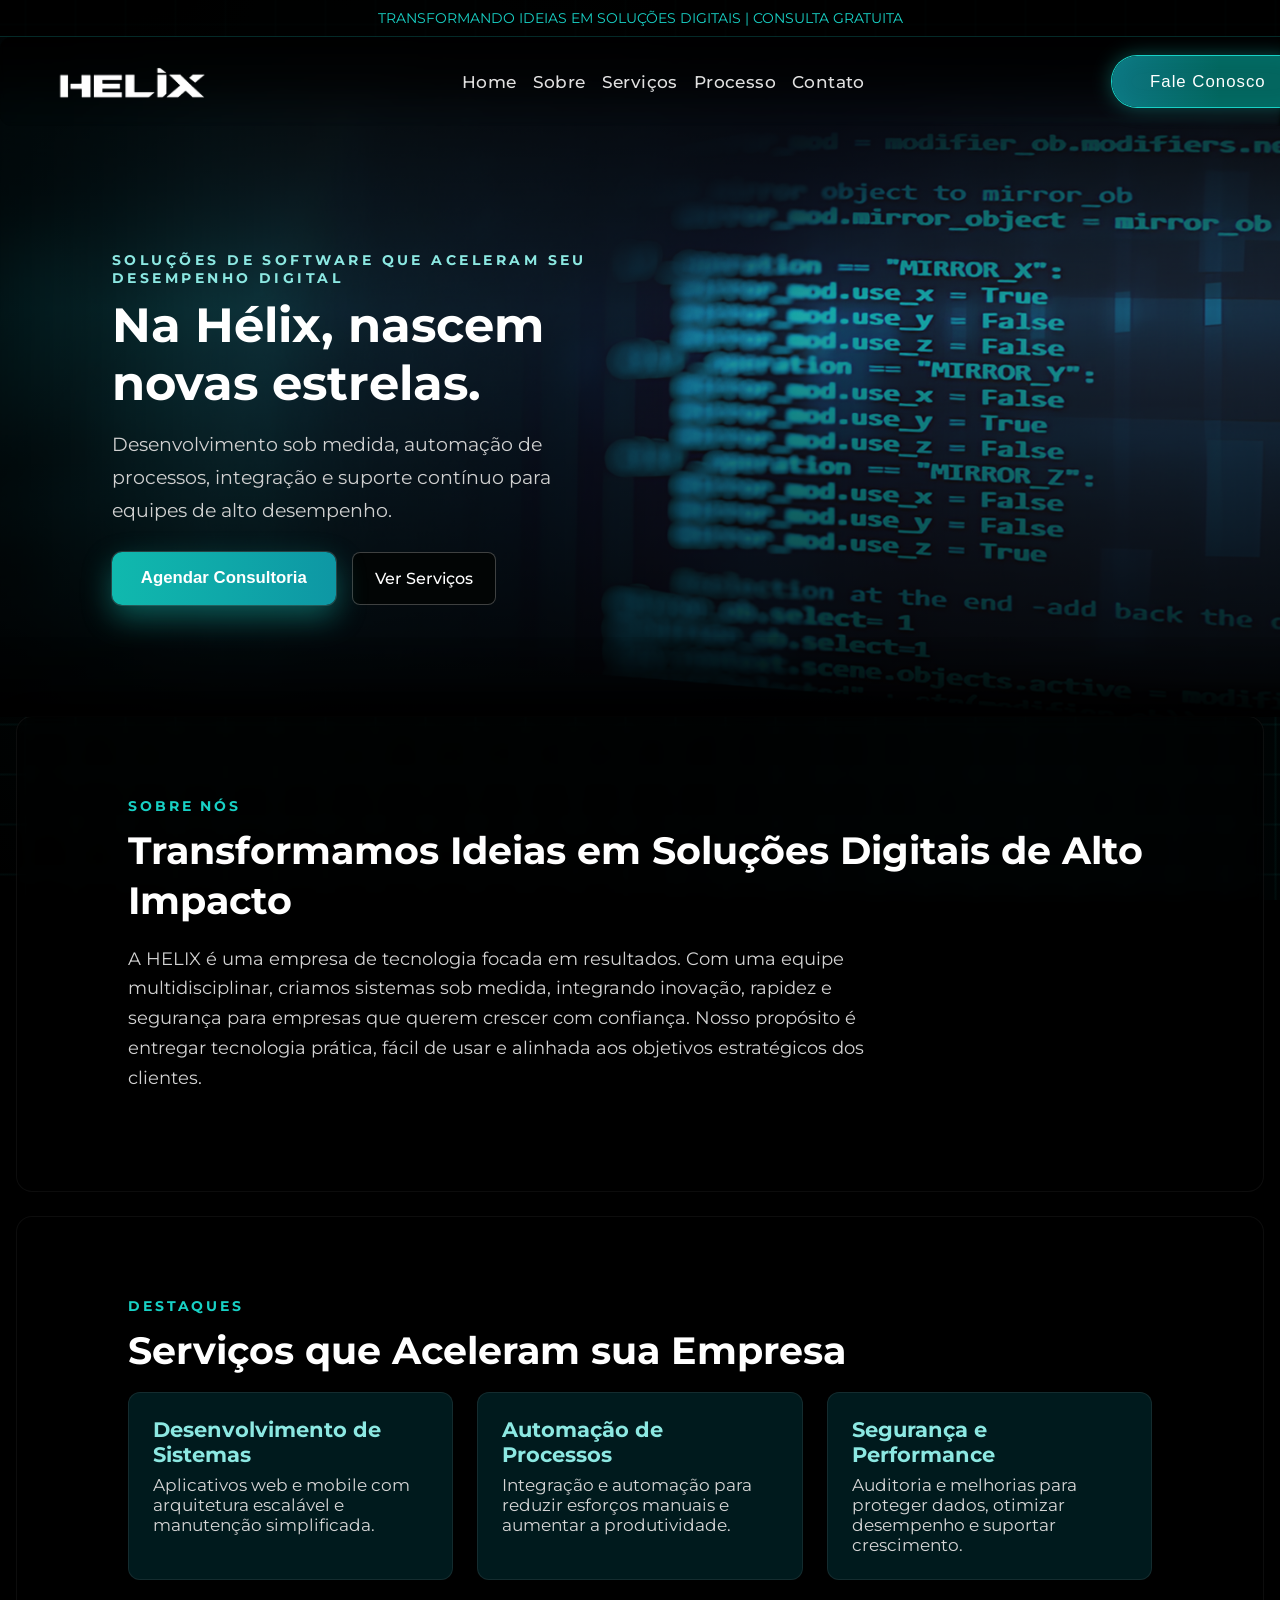
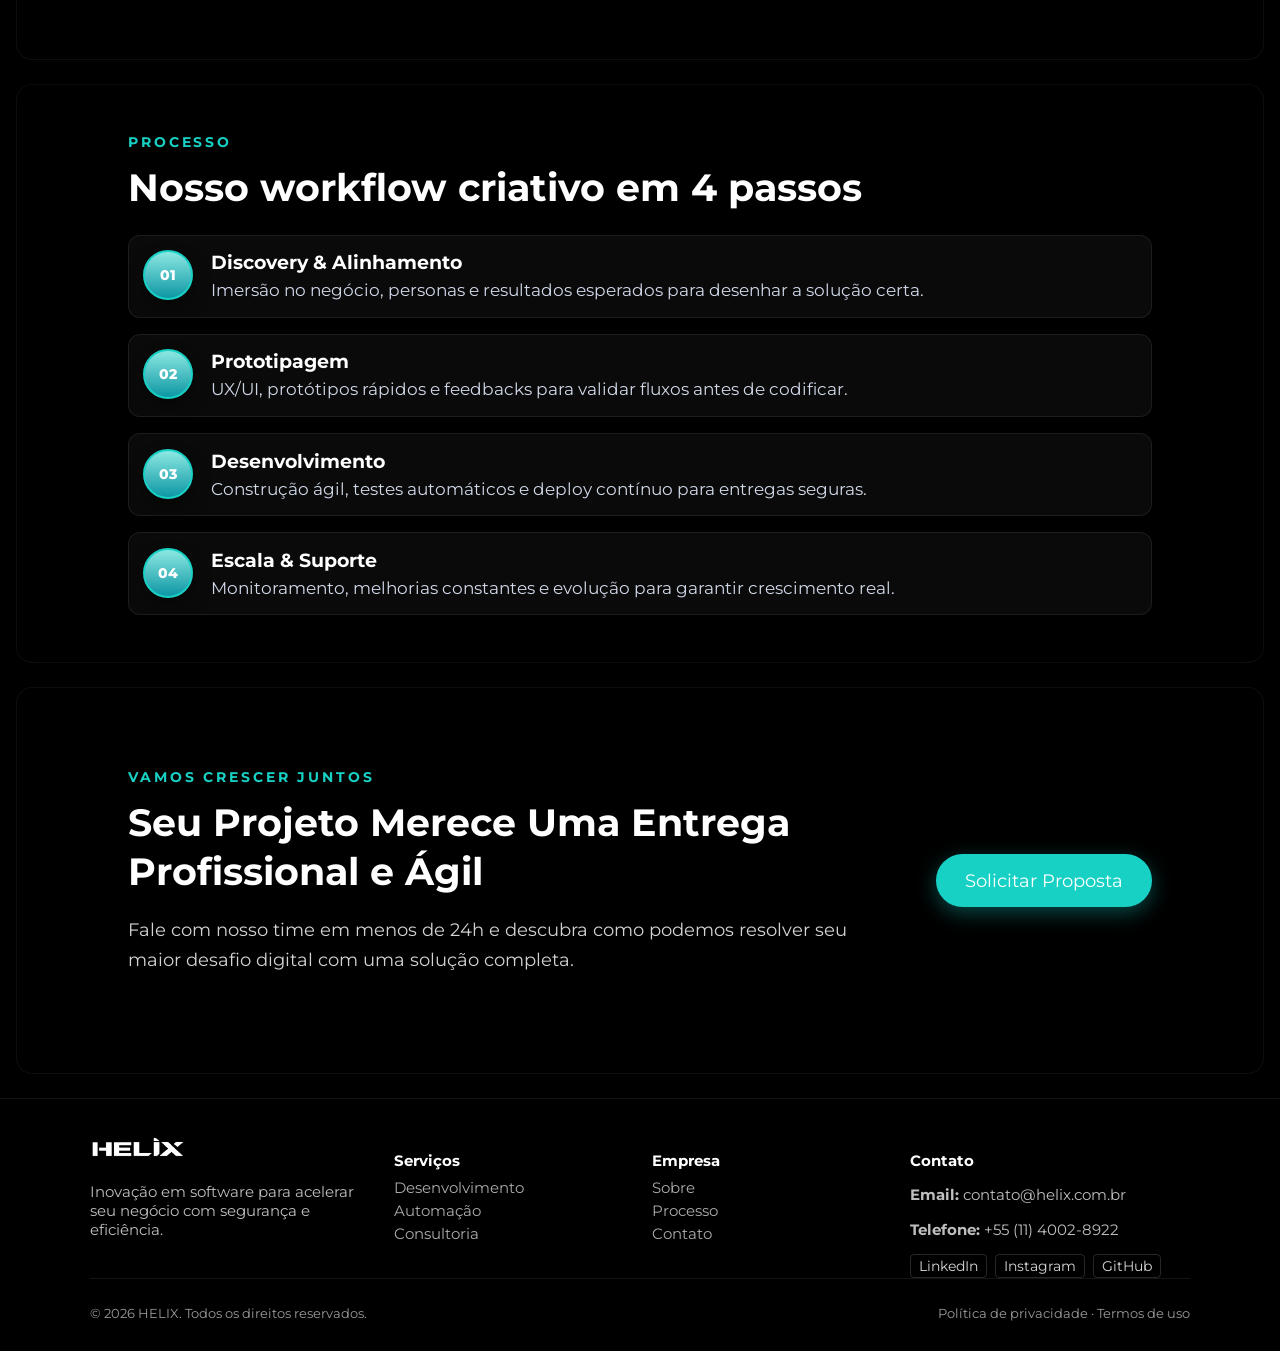
==== Prototipo Web Site - TCC/index.html @ b02a7d82 "Add files via upload" ====
<!DOCTYPE html>
<html lang="pt-BR">
<head>
    <meta charset="UTF-8">
    <meta name="viewport" content="width=device-width, initial-scale=1.0">
    <title>HELIX - Home</title>
    <link rel="stylesheet" href="styles.css">
</head>
<body>
    <div class="announcement-bar">
        <p class="announcement-text">TRANSFORMANDO IDEIAS EM SOLUÇÕES DIGITAIS | CONSULTA GRATUITA</p>
    </div>
    <div class="top-block" style="background-image: url('img/fundo/fundo-teste.png'); background-size: cover; background-position: center -20%; background-repeat: no-repeat;">
      <nav class="navbar">
          <div class="nav-left">
              <img src="img/logo/logo HELÍX.png" alt="Logo" class="nav-logo">
          </div>
          <button class="nav-toggle" aria-label="Abrir menu">☰</button>
          <div class="nav-links" id="mobileNav">
              <a href="#home" class="nav-link">Home</a>
              <a href="#about" class="nav-link">Sobre</a>
              <a href="#services" class="nav-link">Serviços</a>
              <a href="#process" class="nav-link">Processo</a>
              <a href="#contact" class="nav-link">Contato</a>
          </div>
          <button class="nav-button">Fale Conosco</button>
      </nav>

        <section id="home" class="hero hero-home">
            <div class="hero-content">
                <p class="hero-tag">Soluções de software que aceleram seu desempenho digital</p>
                <h1 class="hero-title">Na Hélix, nascem novas estrelas.</h1>
                <p class="hero-subtitle">Desenvolvimento sob medida, automação de processos, integração e suporte contínuo para equipes de alto desempenho.</p>
                <div class="hero-actions">
                    <button class="hero-button">Agendar Consultoria</button>
                    <a href="#services" class="hero-secondary">Ver Serviços</a>
                </div>
            </div>
        </section>
    </div>

    <section id="about" class="about">
        <div class="section-wrapper">
            <span class="section-tag">Sobre Nós</span>
            <h2 class="section-title">Transformamos Ideias em Soluções Digitais de Alto Impacto</h2>
            <p class="section-text">A HELIX é uma empresa de tecnologia focada em resultados. Com uma equipe multidisciplinar, criamos sistemas sob medida, integrando inovação, rapidez e segurança para empresas que querem crescer com confiança. Nosso propósito é entregar tecnologia prática, fácil de usar e alinhada aos objetivos estratégicos dos clientes.</p>
        </div>
    </section>

    <section id="services" class="services">
        <div class="section-wrapper">
            <span class="section-tag">Destaques</span>
            <h2 class="section-title">Serviços que Aceleram sua Empresa</h2>
            <div class="service-grid">
                <article class="service-card">
                    <h3>Desenvolvimento de Sistemas</h3>
                    <p>Aplicativos web e mobile com arquitetura escalável e manutenção simplificada.</p>
                </article>
                <article class="service-card">
                    <h3>Automação de Processos</h3>
                    <p>Integração e automação para reduzir esforços manuais e aumentar a produtividade.</p>
                </article>
                <article class="service-card">
                    <h3>Segurança e Performance</h3>
                    <p>Auditoria e melhorias para proteger dados, otimizar desempenho e suportar crescimento.</p>
                </article>
            </div>
        </div>
    </section>

    <section id="process" class="process">
        <div class="section-wrapper">
            <span class="section-tag">Processo</span>
            <h2 class="section-title">Nosso workflow criativo em 4 passos</h2>
            <div class="process-timeline">
                <div class="timeline-item">
                    <div class="timeline-step">01</div>
                    <div class="timeline-content">
                        <h3>Discovery & Alinhamento</h3>
                        <p>Imersão no negócio, personas e resultados esperados para desenhar a solução certa.</p>
                    </div>
                </div>
                <div class="timeline-item">
                    <div class="timeline-step">02</div>
                    <div class="timeline-content">
                        <h3>Prototipagem</h3>
                        <p>UX/UI, protótipos rápidos e feedbacks para validar fluxos antes de codificar.</p>
                    </div>
                </div>
                <div class="timeline-item">
                    <div class="timeline-step">03</div>
                    <div class="timeline-content">
                        <h3>Desenvolvimento</h3>
                        <p>Construção ágil, testes automáticos e deploy contínuo para entregas seguras.</p>
                    </div>
                </div>
                <div class="timeline-item">
                    <div class="timeline-step">04</div>
                    <div class="timeline-content">
                        <h3>Escala & Suporte</h3>
                        <p>Monitoramento, melhorias constantes e evolução para garantir crescimento real.</p>
                    </div>
                </div>
            </div>
        </div>
    </section>

    <section class="cta">
        <div class="section-wrapper cta-wrapper">
            <div>
                <span class="section-tag">Vamos Crescer Juntos</span>
                <h2 class="section-title">Seu Projeto Merece Uma Entrega Profissional e Ágil</h2>
                <p class="section-text">Fale com nosso time em menos de 24h e descubra como podemos resolver seu maior desafio digital com uma solução completa.</p>
            </div>
            <a href="#contact" class="cta-button">Solicitar Proposta</a>
        </div>
    </section>

    <footer class="site-footer">
        <div class="footer-grid section-wrapper">
            <div class="footer-brand">
                <img src="./img/logo/logo HELÍX.png" alt="" width="100px">
                <p>Inovação em software para acelerar seu negócio com segurança e eficiência.</p>
            </div>
            <div class="footer-links">
                <h4>Serviços</h4>
                <a href="#services">Desenvolvimento</a>
                <a href="#services">Automação</a>
                <a href="#services">Consultoria</a>
            </div>
            <div class="footer-links">
                <h4>Empresa</h4>
                <a href="#about">Sobre</a>
                <a href="#process">Processo</a>
                <a href="#contact">Contato</a>
            </div>
            <div class="footer-contact">
                <h4>Contato</h4>
                <p><strong>Email:</strong> contato@helix.com.br</p>
                <p><strong>Telefone:</strong> +55 (11) 4002-8922</p>
                <div class="social-row">
                    <a href="#" aria-label="LinkedIn">LinkedIn</a>
                    <a href="#" aria-label="Instagram">Instagram</a>
                    <a href="#" aria-label="GitHub">GitHub</a>
                </div>
            </div>
        </div>
        <div class="footer-bottom">
            <p>© 2026 HELIX. Todos os direitos reservados.</p>
            <p>Política de privacidade · Termos de uso</p>
        </div>
    </footer>
    
    <script>
        const navToggle = document.querySelector('.nav-toggle');
        const mobileNav = document.getElementById('mobileNav');
        navToggle.addEventListener('click', () => {
            mobileNav.classList.toggle('open');
            navToggle.classList.toggle('open');
            navToggle.setAttribute('aria-expanded', mobileNav.classList.contains('open'));
        });
    </script>
</body>
</html>
---- Prototipo Web Site - TCC/styles.css ----
@import url('https://fonts.googleapis.com/css2?family=Montserrat:ital,wght@0,100..900;1,100..900&display=swap');
html, body {
    height: 100%;
    margin: 0;
    font-family: 'Quinoa Titling','Montserrat', sans-serif;
    scroll-behavior: smooth;
}

body {
    background-color: #000000;
    background-image: 
        linear-gradient(0deg, transparent 24%, rgba(24, 209, 197, 0.05) 25%, rgba(24, 209, 197, 0.05) 26%, transparent 27%, transparent 74%, rgba(24, 209, 197, 0.05) 75%, rgba(24, 209, 197, 0.05) 76%, transparent 77%, transparent),
        linear-gradient(90deg, transparent 24%, rgba(24, 209, 197, 0.05) 25%, rgba(24, 209, 197, 0.05) 26%, transparent 27%, transparent 74%, rgba(24, 209, 197, 0.05) 75%, rgba(24, 209, 197, 0.05) 76%, transparent 77%, transparent),
        radial-gradient(circle at 20% 50%, rgba(24, 209, 197, 0.05) 0%, transparent 50%),
        radial-gradient(circle at 80% 80%, rgba(14, 151, 164, 0.05) 0%, transparent 50%),
        radial-gradient(circle at 40% 20%, rgba(140, 232, 226, 0.03) 0%, transparent 50%);
    background-size: 100px 100px, 100px 100px, 100% 100%, 100% 100%, 100% 100%;
    background-position: 0 0, 0 0, 0 0, 0 0, 0 0;
    background-attachment: fixed;
    margin: 0;
    font-family: 'Quinoa Titling','Montserrat', sans-serif;
    overflow-x: hidden;
}

.announcement-bar {
    background: rgba(0, 0, 0, 0.8);
    border-bottom: 1px solid rgba(24, 209, 197, 0.2);
    padding: 0.5rem 1.5rem;
    text-align: center;
    position: sticky;
    top: 0;
    z-index: 1000;
}

.announcement-text {
    margin: 0;
    color: #18D1C5;
    font-size: 0.9rem;
    font-weight: 400;
    line-height: 1.4;
}

.top-block {
    position: relative;
    background-size: cover;
    background-repeat: no-repeat;
    background-position: center -40%;
    min-height: 65vh;
    padding-bottom: 2rem;
    width: 100%;
    margin: 0 auto;
}

.top-block::before {
    content: '';
    position: absolute;
    inset: 0;
    background: linear-gradient(to bottom, rgba(0, 0, 0, 0.85), rgba(0, 0, 0, 0.25) 40%, rgba(0, 0, 0, 0.9));
    z-index: 0;
}

.top-block::after {
    content: '';
    position: absolute;
    left: 0;
    right: 0;
    bottom: -1px;
    height: 80px;
    background: linear-gradient(to bottom, rgba(0,0,0,0.08), rgba(0,0,0,0.35) 55%, rgba(0,0,0,0.85));
    pointer-events: none;
    z-index: 1;
}

.top-block .navbar,
.top-block .hero {
    position: relative;
    z-index: 1;
}

.hero {
    display: grid;
    grid-template-columns: 1fr minmax(0, 620px);
    justify-items: end;
    align-items: center;
    gap: 1.4rem;
    min-height: 62vh;
    padding: 0 2rem;
    position: relative;
    max-width: 1200px;
    margin: 0;
}

.hero-content {
    max-width: 560px;
    animation: fadeInUp 1s ease-out;
    margin-top: 3rem;
    padding-left: 5rem;

}

.hero-tag {
    display: inline-block;
    text-transform: uppercase;
    letter-spacing: 0.24em;
    color: #8CE8E2;
    font-weight: 700;
    font-size: 0.9rem;
    margin-bottom: 0.6rem;
}

.hero-title {
    font-size: 3rem;
    margin: 0;
    line-height: 1.2;
    color: white;
    max-width: 680px;
}

.hero-subtitle {
    color: #d1d1d1;
    font-size: 1.2rem;
    line-height: 1.7;
    margin: 1rem 0 1.6rem;
    max-width: 640px;
}

.hero-actions {
    display: flex;
    gap: 1rem;
    margin-bottom: 1rem;
    flex-wrap: wrap;
}

.hero-secondary {
    text-decoration: none;
    border-radius: 8px;
    border: 1px solid rgba(255,255,255,0.24);
    color: #fff;
    font-weight: 500;
    padding: 1rem 1.4rem;
    transition: all 0.2s ease;
    background: rgb(2, 5, 5);
}

.hero-button {
    border: 0;
    border-radius: 10px;
    font-size: 1.05rem;
    font-weight: 700;
    padding: 1rem 1.8rem;
    color: white;
    cursor: pointer;
    background: linear-gradient(90deg, #10b9ae 0%, #0E97A4 100%);
    box-shadow: 0 12px 30px rgba(24, 209, 197, 0.38), 0 0 0 1px rgba(255,255,255,0.15);
    transition: transform 0.2s ease, box-shadow 0.2s ease, filter 0.2s ease;
    position: relative;
    overflow: hidden;
}

.hero-button::after {
    content: '';
    position: absolute;
    left: 50%;
    top: 50%;
    width: 150%;
    height: 150%;
    background: rgba(255,255,255,0.2);
    border-radius: 50%;
    transform: translate(-50%, -50%) scale(0);
    transition: transform 0.35s ease;
    pointer-events: none;
}

.hero-button:hover {
    transform: translateY(-3px);
    box-shadow: 0 18px 38px rgba(24, 209, 197, 0.55), 0 0 0 1px rgba(255,255,255,0.22);
    filter: saturate(1.1);
}

.hero-button:hover::after {
    transform: translate(-50%, -50%) scale(1);
    opacity: 0;
}

.hero-secondary:hover {
    background: rgba(255,255,255,0.16);
    transform: translateY(-2px);
}

.service-card {
    transform: translateY(0);
    transition: transform 0.3s ease, border-color 0.3s ease, box-shadow 0.3s ease;
}

.service-card:hover {
    transform: translateY(-7px);
    border-color: rgba(24, 209, 197, 0.4);
    box-shadow: 0 20px 38px rgba(0,0,0,0.25);
}

@media (max-width: 900px) {
    .hero { grid-template-columns: 1fr; padding: 0 1rem; min-height: auto; }
    .hero-content { padding-left: 0; }
}

.process {
    padding: 3rem 7rem;
    margin: 0 1rem 1.5rem;
    background: rgba(0, 0, 0, 0.55);
    border-radius: 16px;
    box-shadow: inset 0 0 0 1px rgba(255,255,255,0.05), 0 8px 25px rgba(0,0,0,0.3);
}

.process-timeline {
    margin-top: 1.4rem;
    display: grid;
    gap: 1rem;
}

.timeline-item {
    display: grid;
    grid-template-columns: 55px 1fr;
    align-items: start;
    gap: 0.8rem;
    background: rgba(255,255,255,0.04);
    border: 1px solid rgba(255,255,255,0.08);
    border-radius: 12px;
    padding: 0.9rem;
    transition: transform 0.2s ease, border-color 0.2s ease;
}


.timeline-item:hover {
    transform: translateY(-4px);
    border-color: rgba(24, 209, 197, 0.7);
    background: rgba(255,255,255,0.06);
}

.timeline-step {
    width: 46px;
    height: 46px;
    border-radius: 50%;
    border: 2px solid #18D1C5;
    background: linear-gradient(180deg, #8CE8E2, #0E97A4);
    color: white;
    font-weight: 800;
    display: inline-flex;
    align-items: center;
    justify-content: center;
    font-size: 0.9rem;
    box-shadow: 0 10px 18px rgba(0,0,0,0.35);
}

.timeline-content h3 {
    margin: 0;
    font-size: 1.2rem;
    color: #fff;
}

.timeline-content p {
    margin: 0.25rem 0 0;
    color: #d0d8e8;
    line-height: 1.45;
    font-size: 1.05rem;
}

@media (max-width: 900px) {
    .process {
        padding: 2rem 1.2rem;
    }
    .timeline-item {
        grid-template-columns: 55px 1fr;
        text-align: left;
    }
}


/* Navbar */
.navbar {
    display: flex;
    justify-content: space-between;
    align-items: center;
    padding: 1.2rem 1.5rem;
    background: linear-gradient(
  180deg,
  rgba(0, 0, 0, 0.88) 0%,
  rgba(0, 0, 0, 0.58) 45%,
  rgba(0, 0, 0, 0.2) 75%,
  rgba(0, 0, 0, 0) 100%);
    backdrop-filter: blur(2px);
    border-radius: 12px;
    width: min(100%, 1870px);
    margin: 0;
    gap: 0.5rem;
    position: sticky;
    top: 0;
    z-index: 999;
}

.nav-left {
    display: flex;
    align-items: center;
    gap: 0.5rem;
}

.brand-name {
    color: #fff;
    font-weight: 700;
    letter-spacing: 0.08em;
    font-size: 0.9rem;
}

.nav-logo {
    height: 50px;
    margin-left: 2rem;
    width: auto;
}

.nav-toggle {
    margin-left: auto;
    background: rgba(255,255,255,0.08);
    border: 1px solid rgba(255,255,255,0.2);
    color: #fff;
    border-radius: 999px;
    font-size: 1.2rem;
    width: 48px;
    height: 48px;
    cursor: pointer;
    display: none;
    align-items: center;
    justify-content: center;
    transition: all 0.2s ease;
}

.nav-toggle:hover {
    background: rgba(255,255,255,0.12);
}

.nav-links {
    display: flex;
    align-items: center;
    justify-content: center;
    gap: 1rem;
    flex: 1;
    flex-wrap: wrap;
    transition: max-height 0.25s ease, opacity 0.25s ease;
}

.nav-links.open {
    max-height: 500px;
    opacity: 1;
    visibility: visible;
}

.nav-links.mobile-hidden {
    max-height: 0;
    opacity: 0;
    visibility: hidden;
    overflow: hidden;
}

.nav-link {
    color: #e0e0e0;
    text-decoration: none;
    font-size: 1.05rem;
    font-weight: 500;
    transition: color 0.3s ease;
    letter-spacing: 0.4px;
    white-space: nowrap;
}

.nav-link:hover {
    color: #18D1C5;
}

.nav-button {
    background: #0E97A4;
    background: linear-gradient(90deg,rgb(12, 116, 126) 6%, rgb(3, 102, 95) 56%);
    color: white;
    border: 0px solid #a9c4db;
    padding: clamp(0.7rem, 1.5vw, 0.95rem) clamp(1.8rem, 3vw, 2.4rem);
    border-radius: 25px;
    font-size: clamp(0.9rem, 2vw, 1.05rem);
    font-weight: 540;
    cursor: pointer;
    transition: all 0.3s ease;
    letter-spacing: 1px;
    white-space: nowrap;
    box-shadow: 0 0 0 1px #18D1C5, 0 0 20px rgba(24, 209, 197, 0.4), inset 0 0 20px rgba(24, 209, 197, 0.1);
}

.nav-button:hover {
    background: linear-gradient(90deg,rgba(14, 151, 164, 1) 6%, rgba(24, 209, 197, 1) 56%, rgba(140, 232, 226, 1) 100%);
    color: white;
    box-shadow: 0 0 0 1px #18D1C5, 0 0 30px rgba(24, 209, 197, 0.7), inset 0 0 20px rgba(24, 209, 197, 0.2);
}

@keyframes fadeInUp {
    from {
        opacity: 0;
        transform: translateY(30px);
    }
    to {
        opacity: 1;
        transform: translateY(0);
    }
}

@keyframes glowPulse {
    0%, 100% {
        box-shadow: 0 0 0 1px #18D1C5, 0 0 15px rgba(24, 209, 197, 0.3), inset 0 0 15px rgba(24, 209, 197, 0.05);
    }
    50% {
        box-shadow: 0 0 0 1px #18D1C5, 0 0 25px rgba(24, 209, 197, 0.6), inset 0 0 25px rgba(24, 209, 197, 0.15);
    }
}

/* Section styles */
.about,
.services,
.cta {
    padding: 5rem 7rem;
    background: rgba(0, 0, 0, 0.55);
    backdrop-filter: blur(8px);
    margin: 0 1rem 1.5rem;
    border-radius: 16px;
    box-shadow: inset 0 0 0 1px rgba(255, 255, 255, 0.05), 0 8px 30px rgba(0, 0, 0, 0.35);
}

.section-wrapper {
    max-width: 1100px;
    margin: 0 auto;
}

.section-tag {
    display: inline-block;
    color: #18D1C5;
    font-size: 0.9rem;
    letter-spacing: 0.2em;
    text-transform: uppercase;
    margin-bottom: 0.7rem;
    font-weight: 700;
}

.section-title {
    color: white;
    font-size: 2.4rem;
    margin: 0 0 1rem 0;
    line-height: 1.3;
}

.section-text {
    color: #d3d3d3;
    font-size: 1.1rem;
    line-height: 1.7;
    margin-bottom: 1.2rem;
    max-width: 760px;
}

.service-grid {
    display: grid;
    grid-template-columns: repeat(3, minmax(0, 1fr));
    gap: 1.5rem;
    margin-top: 1rem;
}

.service-card {
    background: #001a1d;
    border: 1px solid rgba(255, 255, 255, 0.08);
    border-radius: 12px;
    padding: 1.5rem;
    color: #f4f4f4;
    box-shadow: 0 8px 24px rgba(0, 0, 0, 0.25);
}

.service-card h3 {
    margin: 0;
    margin-bottom: 0.5rem;
    font-size: 1.3rem;
    color: #8CE8E2;
}

.service-card p {
    margin: 0;
    color: #d6d6d6;
    font-size: 1.05rem;
}

.cta-wrapper {
    display: flex;
    justify-content: center;
    align-items: center;
    gap: 2rem;
    flex-wrap: nowrap;
}

.cta-button {
    font-size: 1.1rem;
    color: white;
    text-decoration: none;
    background: #18D1C5;
    border-radius: 999px;
    padding: 1rem 1.8rem;
    border: none;
    cursor: pointer;
    transition: transform 0.2s ease, background 0.2s ease;
    box-shadow: 0 6px 20px rgba(24, 209, 197, 0.35);
    white-space: nowrap;
}

.cta-button:hover {
    background: #0E97A4;
    transform: translateY(-2px);
}

.site-footer {
    background: #000000;
    border-top: 1px solid rgba(255, 255, 255, 0.08);
    color: #d6d6d6;
    padding: 2rem 1rem 1rem;
}

.footer-grid {
    display: grid;
    grid-template-columns: 1.2fr 1fr 1fr 1.2fr;
    gap: 1.5rem;
    max-width: 1100px;
    margin: 0 auto;
}

.footer-brand h3 {
    color: #18D1C5;
    margin-bottom: 0.4rem;
}

.footer-brand p,
.footer-links a,
.footer-contact p {
    color: #bfbfbf;
    font-size: 0.95rem;
}

.footer-links h4,
.footer-contact h4 {
    color: #fff;
    margin-bottom: 0.5rem;
    font-size: 0.95rem;
}

.footer-links a {
    display: block;
    text-decoration: none;
    margin-bottom: 0.25rem;
    color: #bfbfbf;
    opacity: 0.9;
}

.footer-links a:hover {
    color: #18D1C5;
}

.social-row {
    display: flex;
    gap: 0.5rem;
    flex-wrap: wrap;
    margin-top: 0.4rem;
}

.social-row a {
    text-decoration: none;
    color: #d6d6d6;
    border: 1px solid rgba(255,255,255,0.15);
    border-radius: 4px;
    padding: 0.2rem 0.5rem;
    font-size: 0.85rem;
}

.footer-bottom {
    border-top: 1px solid rgba(255,255,255,0.08);
    margin-top: 1rem;
    padding-top: 0.8rem;
    text-align: center;
    display: flex;
    justify-content: space-between;
    gap: 0.5rem;
    flex-wrap: wrap;
    color: #9a9a9a;
    font-size: 0.84rem;
    max-width: 1100px;
    margin: 0 auto;
}

@media (max-width: 960px) {
    .footer-grid {
        grid-template-columns: 1fr;
    }
    .footer-bottom {
        justify-content: center;
    }
}

@media (max-width: 992px) {
    .top-block {
        min-height: 65vh;
    }
    .navbar {
        flex-wrap: wrap;
        gap: 0.75rem;
        padding: 0.9rem 1.2rem;
    }
    .nav-toggle {
        display: inline-flex;
    }
    .nav-links {
        width: 100%;
        display: flex;
        flex-direction: column;
        align-items: stretch;
        gap: 0.45rem;
        justify-content: flex-start;
        margin-top: 0.4rem;
        border-radius: 10px;
        background: rgba(5, 10, 24, 0.82);
        border: 1px solid rgba(255,255,255,0.08);
        padding: 0.8rem;
        box-shadow: 0 16px 28px rgba(0,0,0,0.35);
        max-height: 0;
        overflow: hidden;
        opacity: 0;
        visibility: hidden;
    }
    .nav-links.open {
        max-height: 480px;
        opacity: 1;
        visibility: visible;
    }
    .nav-link {
        padding: 0.45rem 0.4rem;
        border-radius: 6px;
        white-space: normal;
    }
    .nav-button {
        width: 100%;
        margin: 0;
        padding: clamp(0.65rem, 2vw, 0.85rem) clamp(1.2rem, 2.5vw, 1.8rem);
    }
    .hero {
        grid-template-columns: 1fr;
        padding: 0 1rem 1.2rem;
        min-height: auto;
        justify-items: start;
    }
    .hero-content {
        padding-left: 0;
    }
    .hero-title {
        font-size: clamp(1.8rem, 6vw, 2.4rem);
        max-width: 100%;
    }
    .hero-subtitle {
        font-size: clamp(0.95rem, 2.4vw, 1.1rem);
    }
    .hero-actions {
        justify-content: flex-start;
    }
    .service-grid {
        grid-template-columns: 1fr;
    }
    .about, .services, .cta, .process {
        padding: 2rem 1rem;
        margin: 0.4rem;
    }
    .process-timeline {
        margin-top: 1rem;
    }
    .timeline-item {
        grid-template-columns: 45px 1fr;
        padding: 0.8rem;
    }
    .timeline-step {
        width: 42px;
        height: 42px;
        font-size: 0.82rem;
    }
    .footer-grid {
        grid-template-columns: 1fr;
    }
    .footer-bottom {
        justify-content: center;
    }
}

@media (max-width: 700px) {
    .nav-logo {
        height: 45px;
    }
    .nav-links {
        justify-content: center;
        gap: 0.5rem 0.8rem;
    }
    .nav-button {
        width: 100%;
        max-width: 100%;
        margin: 0 auto;
        padding: 0.65rem 1.2rem;
        font-size: 0.9rem;
    }
    .top-block {
        background-position: center -25% !important;
    }
    .hero-title {
        font-size: clamp(1.6rem, 9vw, 2.1rem);
    }
    .hero-subtitle {
        font-size: 0.95rem;
    }
    .service-grid {
        grid-template-columns: 1fr;
    }
    .cta-wrapper {
        flex-direction: column;
        align-items: flex-start;
    }
    .cta-button {
        width: 100%;
        text-align: center;
    }
    .footer-grid {
        grid-template-columns: 1fr;
        gap: 0.8rem;
    }
    .footer-bottom {
        font-size: 0.8rem;
        gap: 0.3rem;
        padding-top: 0.8rem;
    }
    .section-title {
        font-size: clamp(1.5rem, 10vw, 2rem);
    }
    .service-card, .timeline-item {
        padding: 0.85rem;
    }
}

@media (max-width: 480px) {
    .navbar {
        justify-content: center;
        text-align: center;
        padding: 0.8rem 0.7rem;
    }
    .nav-links {
        gap: 0.45rem 0.6rem;
    }
    .hero {
        padding: 0.8rem 0.75rem 1.2rem;
    }
    .hero-actions {
        flex-direction: column;
        align-items: stretch;
    }
    .hero-button, .hero-secondary {
        width: 100%;
        justify-content: center;
    }
    .section-wrapper {
        width: 100%;
        padding: 0 0.5rem;
    }
    .about, .services, .cta, .process {
        margin: 0.25rem;
        border-radius: 12px;
    }
    .section-text, .timeline-content p {
        font-size: 0.93rem;
    }
}

/* Large screen responsiveness for 1920x1080 and above */
@media (min-width: 1920px) {
    .hero {
        max-width: 1600px;
        padding: 0 3rem;
    }
    .hero-title {
        font-size: 3.2rem;
        line-height: 1.1;
    }
    .hero-subtitle {
        font-size: 1.15rem;
    }
    .hero-tag {
        font-size: 0.85rem;
    }
    .navbar {
        width: min(100%, 1600px);
        padding: 1.2rem 1.5rem;
    }
    .nav-logo {
        height: 50px;
    }
    .section-wrapper {
        max-width: 1600px;
    }
    .about, .services, .cta, .process {
        padding: 5rem 6rem;
        margin: 0 1.5rem 1.5rem;
    }
    .section-title {
        font-size: 2.5rem;
    }
    .section-text {
        font-size: 1.05rem;
        max-width: 900px;
    }
    .service-grid {
        grid-template-columns: repeat(3, minmax(0, 1fr));
        gap: 1.5rem;
    }
    .service-card {
        padding: 1.2rem;
    }
    .service-card h3 {
        font-size: 1.2rem;
    }
    .footer-grid {
        max-width: 1600px;
    }
    .footer-bottom {
        max-width: 1600px;
    }
}
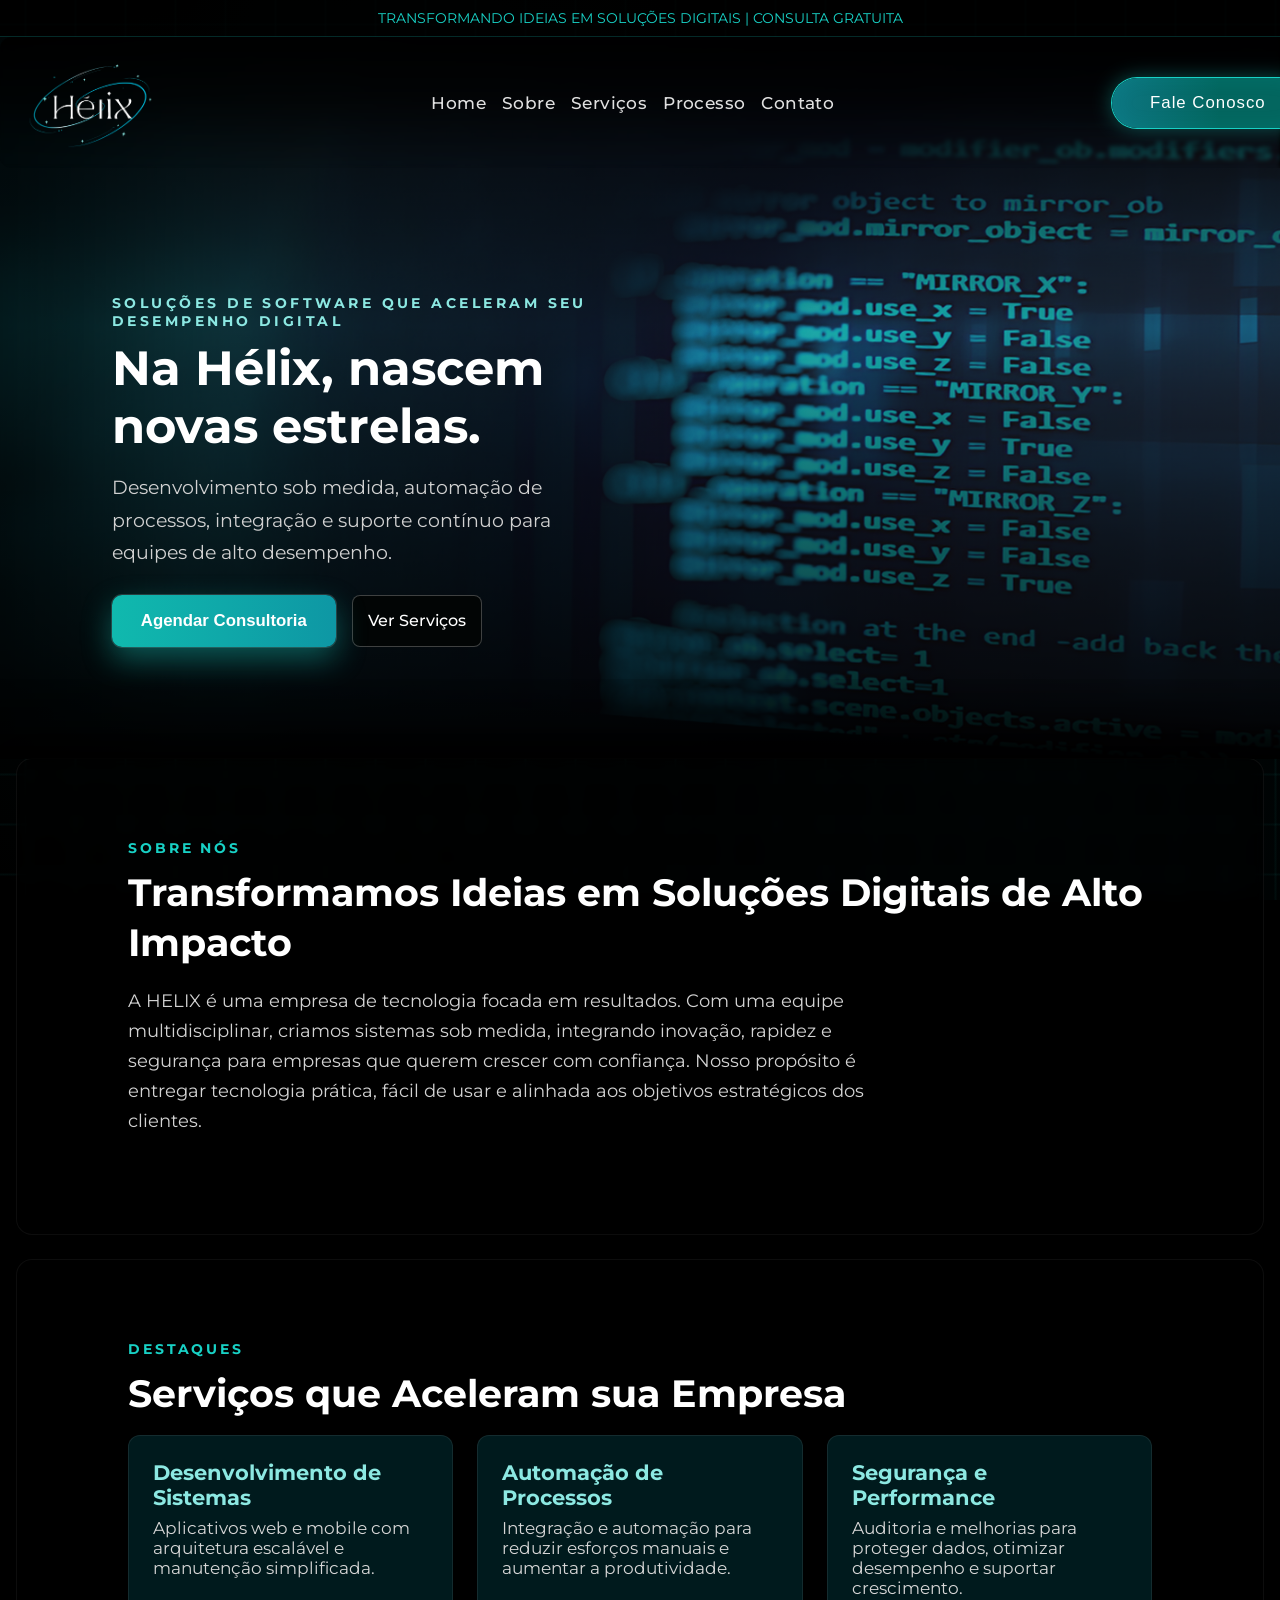
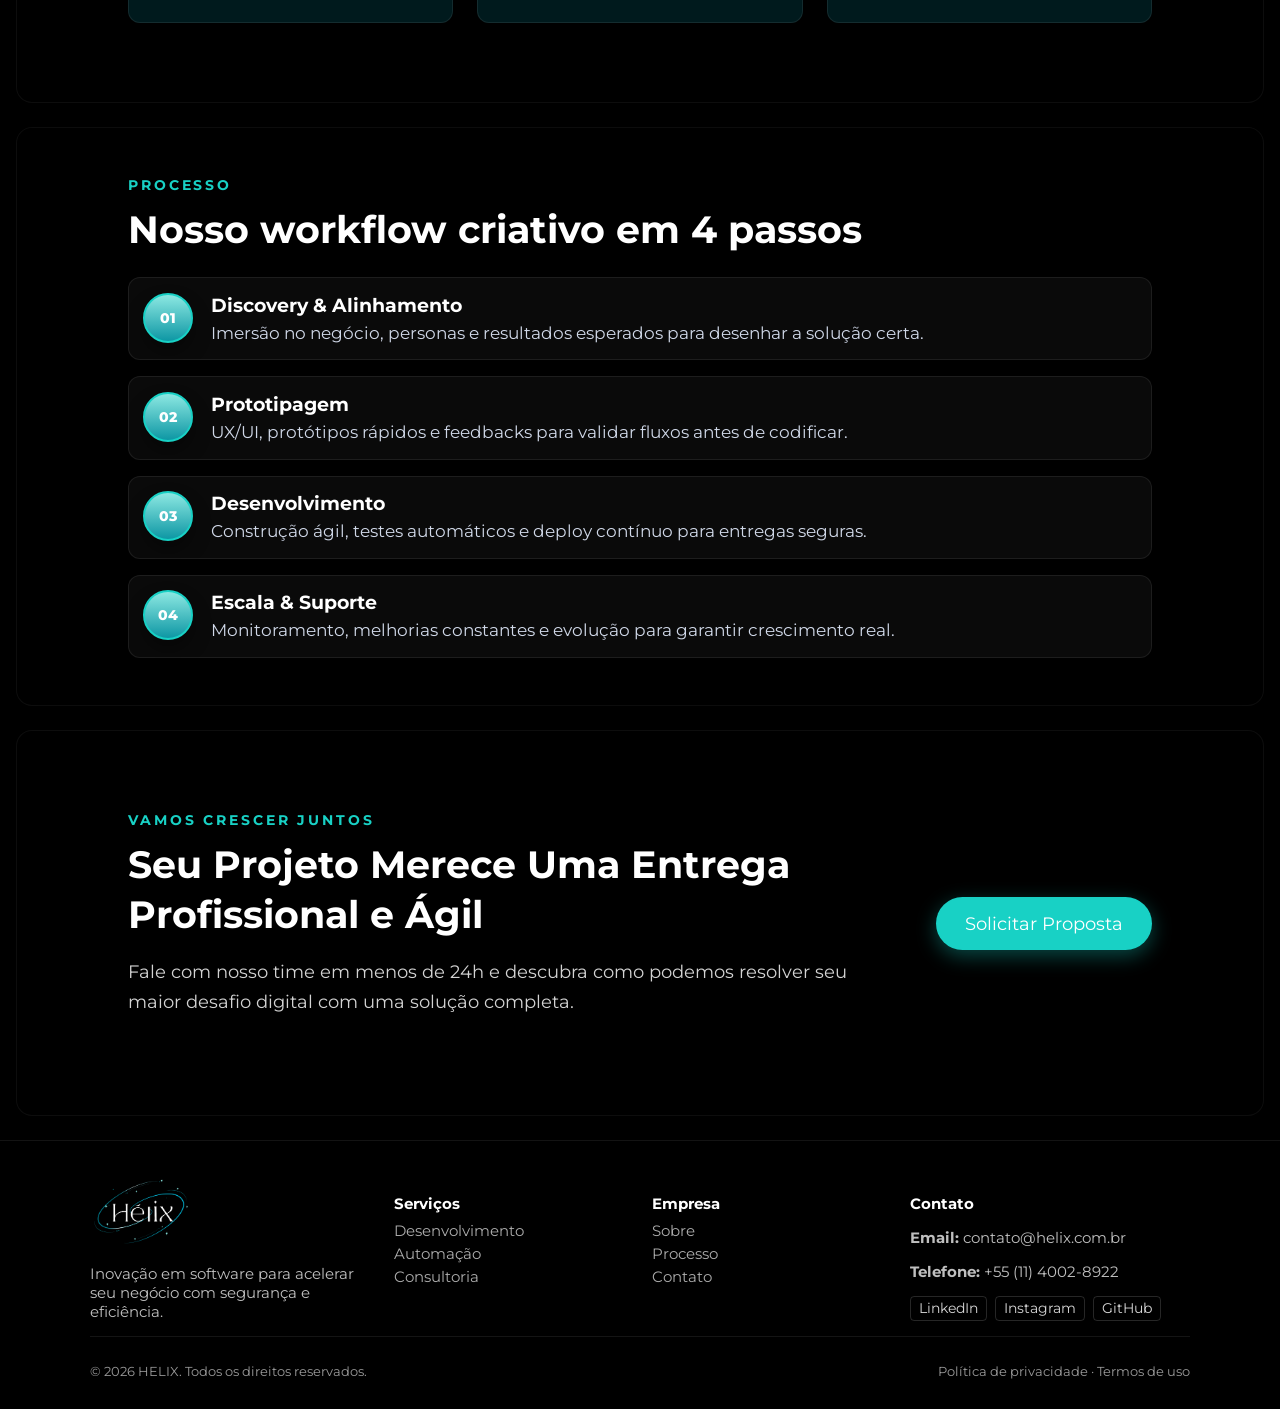
==== commit 05426953: "Add files via upload" ====
--- a/Prototipo Web Site - TCC/index.html
+++ b/Prototipo Web Site - TCC/index.html
@@ -13,9 +13,8 @@
     <div class="top-block" style="background-image: url('img/fundo/fundo-teste.png'); background-size: cover; background-position: center -20%; background-repeat: no-repeat;">
       <nav class="navbar">
           <div class="nav-left">
-              <img src="img/logo/logo HELÍX.png" alt="Logo" class="nav-logo">
+              <img src="img/logo/Hélix-Logo-7-Photoroom.png" width="130px" margin-left="20px" alt="Logo Hélix">
           </div>
-          <button class="nav-toggle" aria-label="Abrir menu">☰</button>
           <div class="nav-links" id="mobileNav">
               <a href="#home" class="nav-link">Home</a>
               <a href="#about" class="nav-link">Sobre</a>
@@ -24,6 +23,7 @@
               <a href="#contact" class="nav-link">Contato</a>
           </div>
           <button class="nav-button">Fale Conosco</button>
+          <button class="nav-toggle" aria-label="Abrir menu">☰</button>
       </nav>
 
         <section id="home" class="hero hero-home">
@@ -119,7 +119,7 @@
     <footer class="site-footer">
         <div class="footer-grid section-wrapper">
             <div class="footer-brand">
-                <img src="./img/logo/logo HELÍX.png" alt="" width="100px">
+                <img src="./img/logo/Hélix-Logo-7-Photoroom.png" alt="" width="100px">
                 <p>Inovação em software para acelerar seu negócio com segurança e eficiência.</p>
             </div>
             <div class="footer-links">
--- a/Prototipo Web Site - TCC/styles.css
+++ b/Prototipo Web Site - TCC/styles.css
@@ -137,9 +137,11 @@
     border: 1px solid rgba(255,255,255,0.24);
     color: #fff;
     font-weight: 500;
-    padding: 1rem 1.4rem;
+    padding: 15px;
     transition: all 0.2s ease;
     background: rgb(2, 5, 5);
+    width: auto;
+    display: inline-block;
 }
 
 .hero-button {
@@ -155,6 +157,8 @@
     transition: transform 0.2s ease, box-shadow 0.2s ease, filter 0.2s ease;
     position: relative;
     overflow: hidden;
+    width: auto;
+    display: inline-block;
 }
 
 .hero-button::after {
@@ -294,7 +298,7 @@
     gap: 0.5rem;
     position: sticky;
     top: 0;
-    z-index: 999;
+    z-index: 100000;
 }
 
 .nav-left {
@@ -317,6 +321,7 @@
 }
 
 .nav-toggle {
+    opacity: 0;
     margin-left: auto;
     background: rgba(255,255,255,0.08);
     border: 1px solid rgba(255,255,255,0.2);
@@ -607,27 +612,38 @@
         flex-wrap: wrap;
         gap: 0.75rem;
         padding: 0.9rem 1.2rem;
+        position: relative;
     }
     .nav-toggle {
         display: inline-flex;
     }
+    .nav-button {
+        padding: 0.5rem 1rem;
+        font-size: 0.85rem;
+        white-space: nowrap;
+    }
     .nav-links {
-        width: 100%;
+        position: absolute;
+        top: 100%;
+        left: 0;
+        right: 0;
         display: flex;
         flex-direction: column;
         align-items: stretch;
         gap: 0.45rem;
         justify-content: flex-start;
-        margin-top: 0.4rem;
-        border-radius: 10px;
-        background: rgba(5, 10, 24, 0.82);
+        margin-top: 0;
+        border-radius: 0 0 10px 10px;
+        background: rgba(5, 10, 24, 0.95);
         border: 1px solid rgba(255,255,255,0.08);
+        border-top: none;
         padding: 0.8rem;
         box-shadow: 0 16px 28px rgba(0,0,0,0.35);
         max-height: 0;
         overflow: hidden;
         opacity: 0;
         visibility: hidden;
+        z-index: 100001;
     }
     .nav-links.open {
         max-height: 480px;
@@ -699,11 +715,11 @@
         gap: 0.5rem 0.8rem;
     }
     .nav-button {
-        width: 100%;
-        max-width: 100%;
-        margin: 0 auto;
-        padding: 0.65rem 1.2rem;
-        font-size: 0.9rem;
+        width: auto;
+        max-width: none;
+        margin: 0;
+        padding: 0.4rem 0.8rem;
+        font-size: 0.8rem;
     }
     .top-block {
         background-position: center -25% !important;
@@ -722,7 +738,7 @@
         align-items: flex-start;
     }
     .cta-button {
-        width: 100%;
+        width: auto;
         text-align: center;
     }
     .footer-grid {
@@ -758,9 +774,13 @@
         flex-direction: column;
         align-items: stretch;
     }
-    .hero-button, .hero-secondary {
-        width: 100%;
+    .hero-button {
+        width: auto;
         justify-content: center;
+    }
+    .hero-secondary {
+        width: auto;
+        display: inline-block;
     }
     .section-wrapper {
         width: 100%;
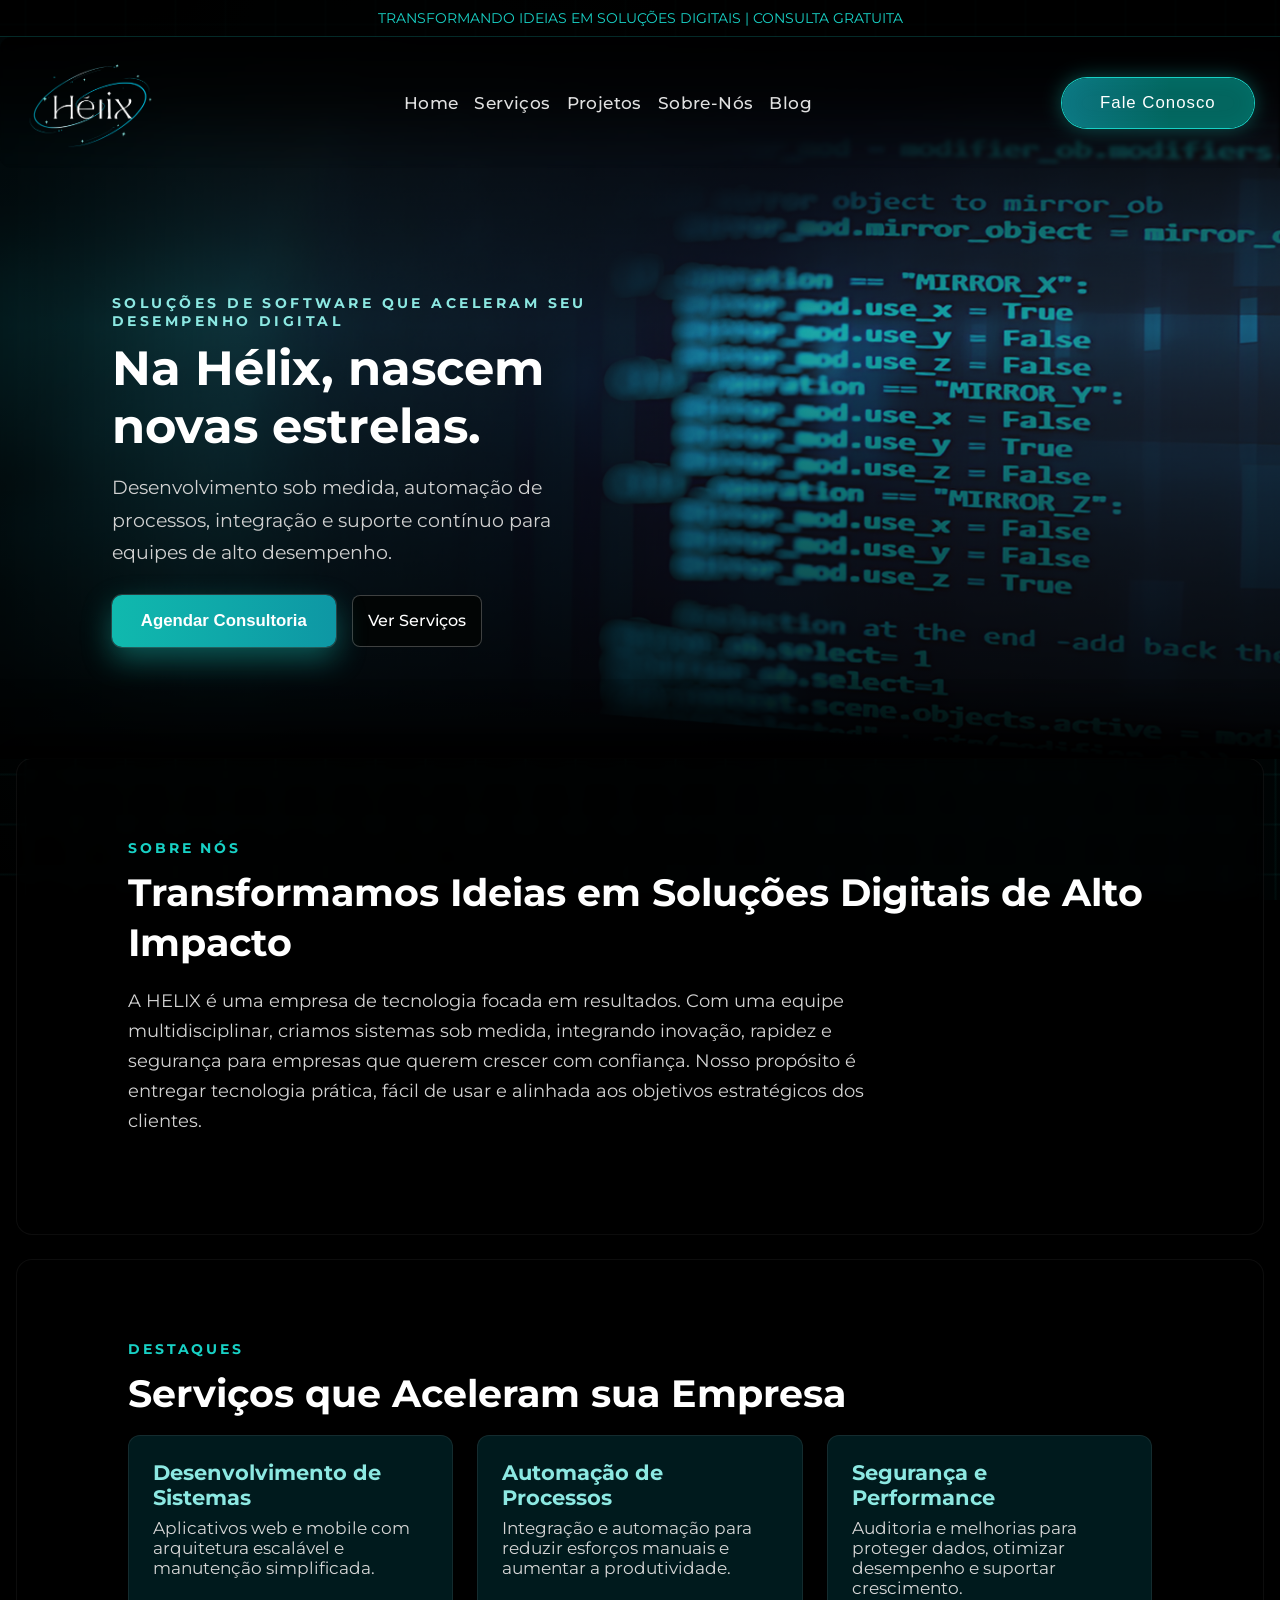
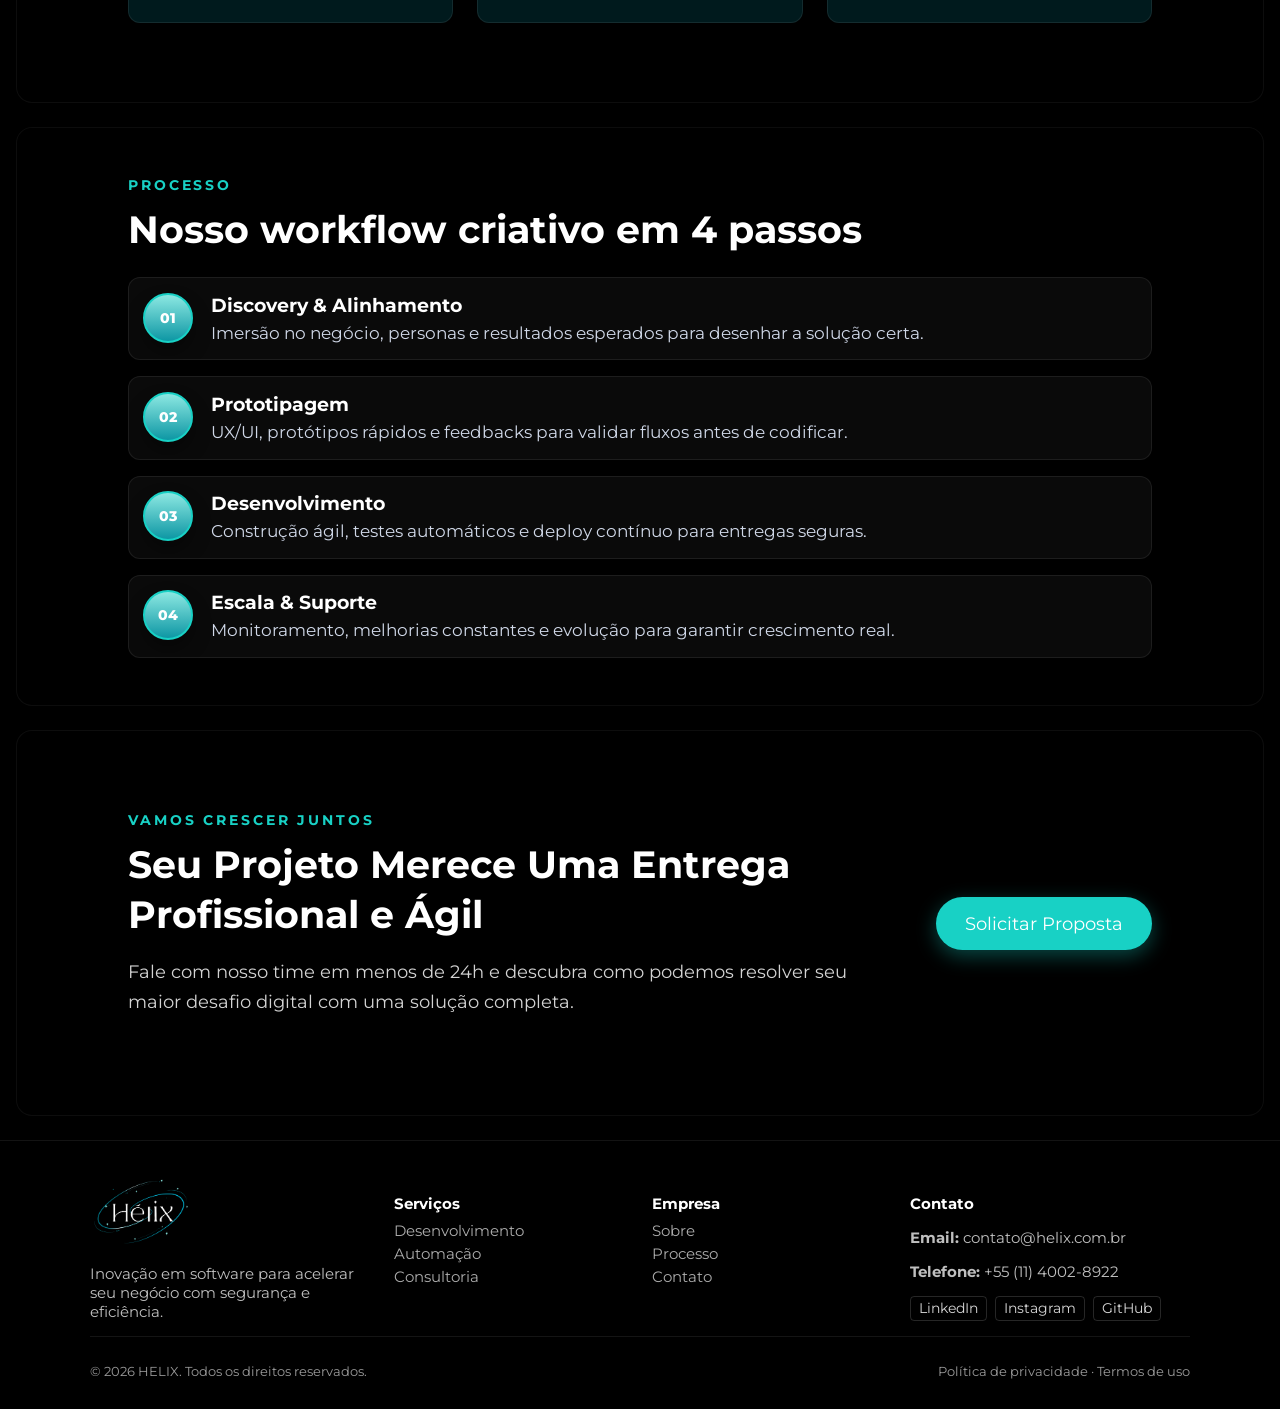
==== commit 9849c15c: "Update index.html" ====
--- a/Prototipo Web Site - TCC/index.html
+++ b/Prototipo Web Site - TCC/index.html
@@ -17,10 +17,10 @@
           </div>
           <div class="nav-links" id="mobileNav">
               <a href="#home" class="nav-link">Home</a>
-              <a href="#about" class="nav-link">Sobre</a>
-              <a href="#services" class="nav-link">Serviços</a>
-              <a href="#process" class="nav-link">Processo</a>
-              <a href="#contact" class="nav-link">Contato</a>
+              <a href="#about" class="nav-link">Serviços</a>
+              <a href="#services" class="nav-link">Projetos</a>
+              <a href="#process" class="nav-link">Sobre-Nós</a>
+              <a href="#contact" class="nav-link">Blog</a>
           </div>
           <button class="nav-button">Fale Conosco</button>
           <button class="nav-toggle" aria-label="Abrir menu">☰</button>
--- a/Prototipo Web Site - TCC/styles.css
+++ b/Prototipo Web Site - TCC/styles.css
@@ -379,6 +379,7 @@
 }
 
 .nav-button {
+    margin-right: 50px;
     background: #0E97A4;
     background: linear-gradient(90deg,rgb(12, 116, 126) 6%, rgb(3, 102, 95) 56%);
     color: white;
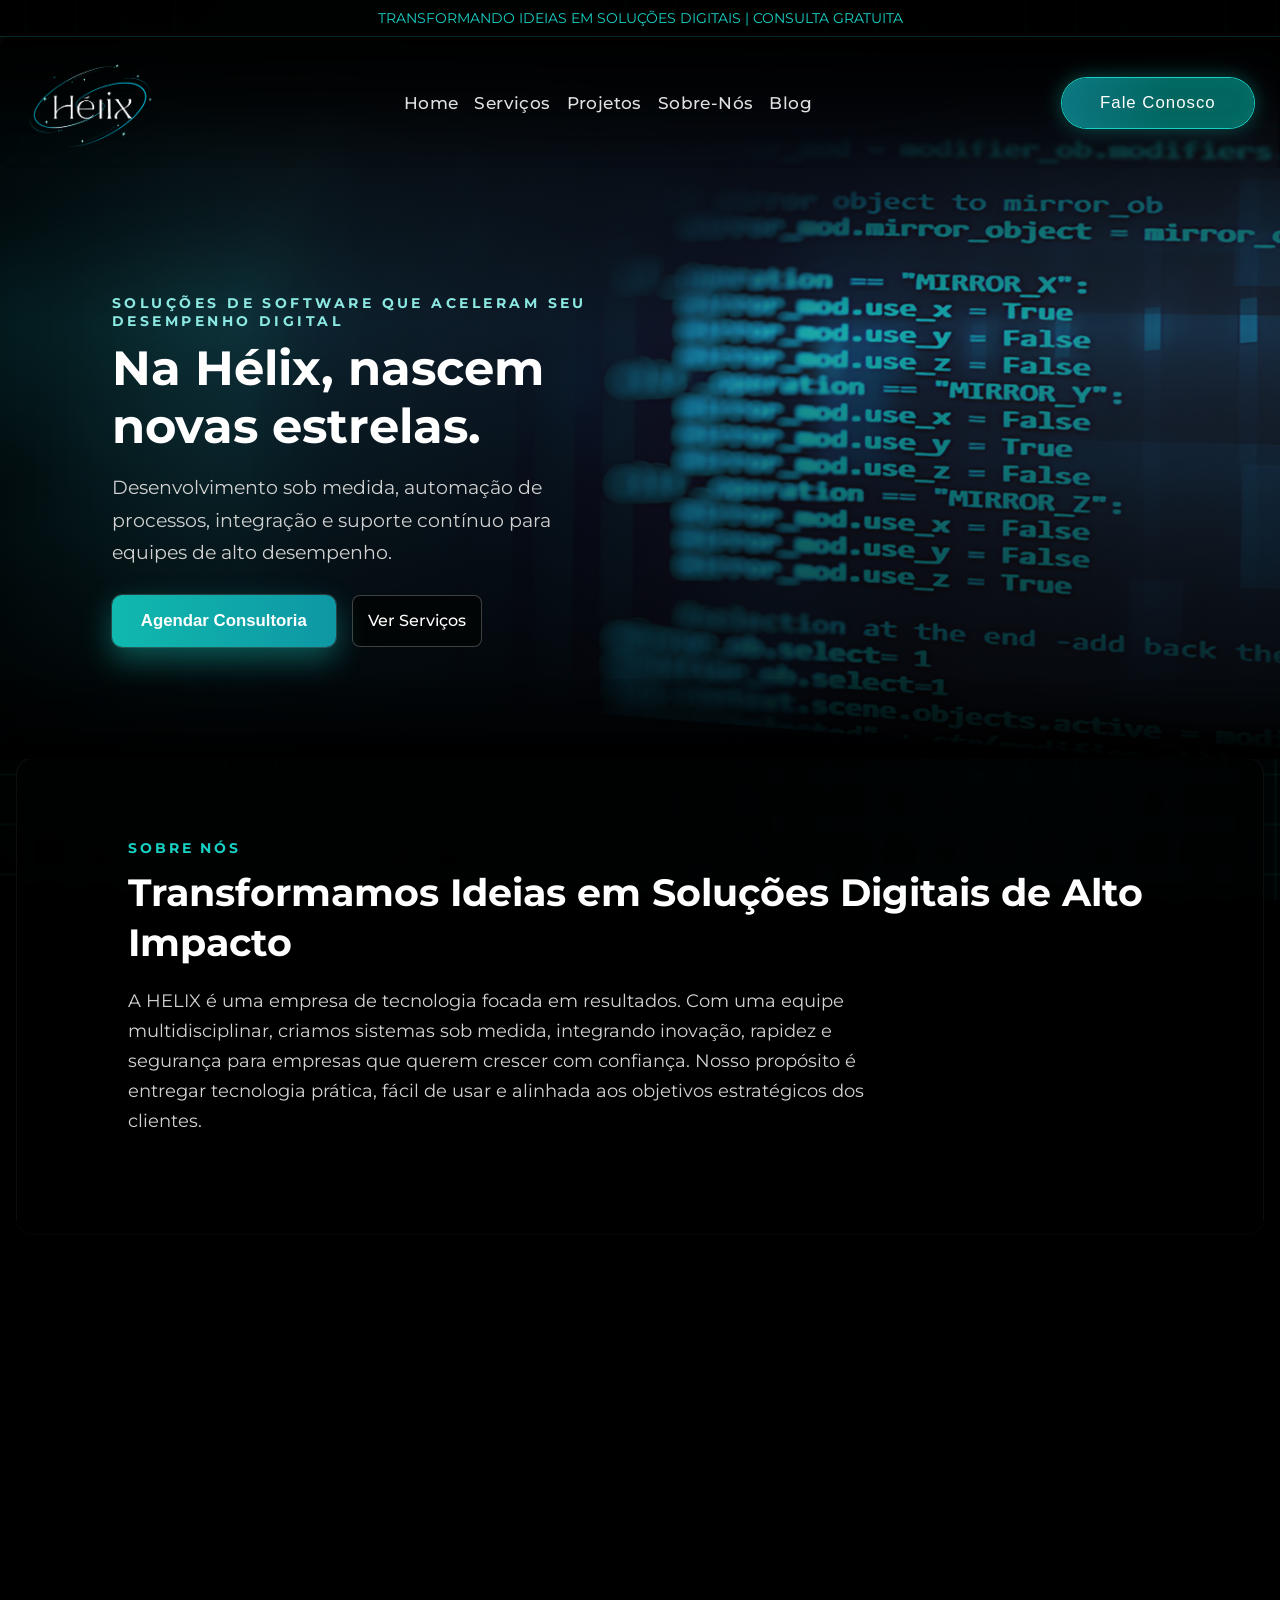
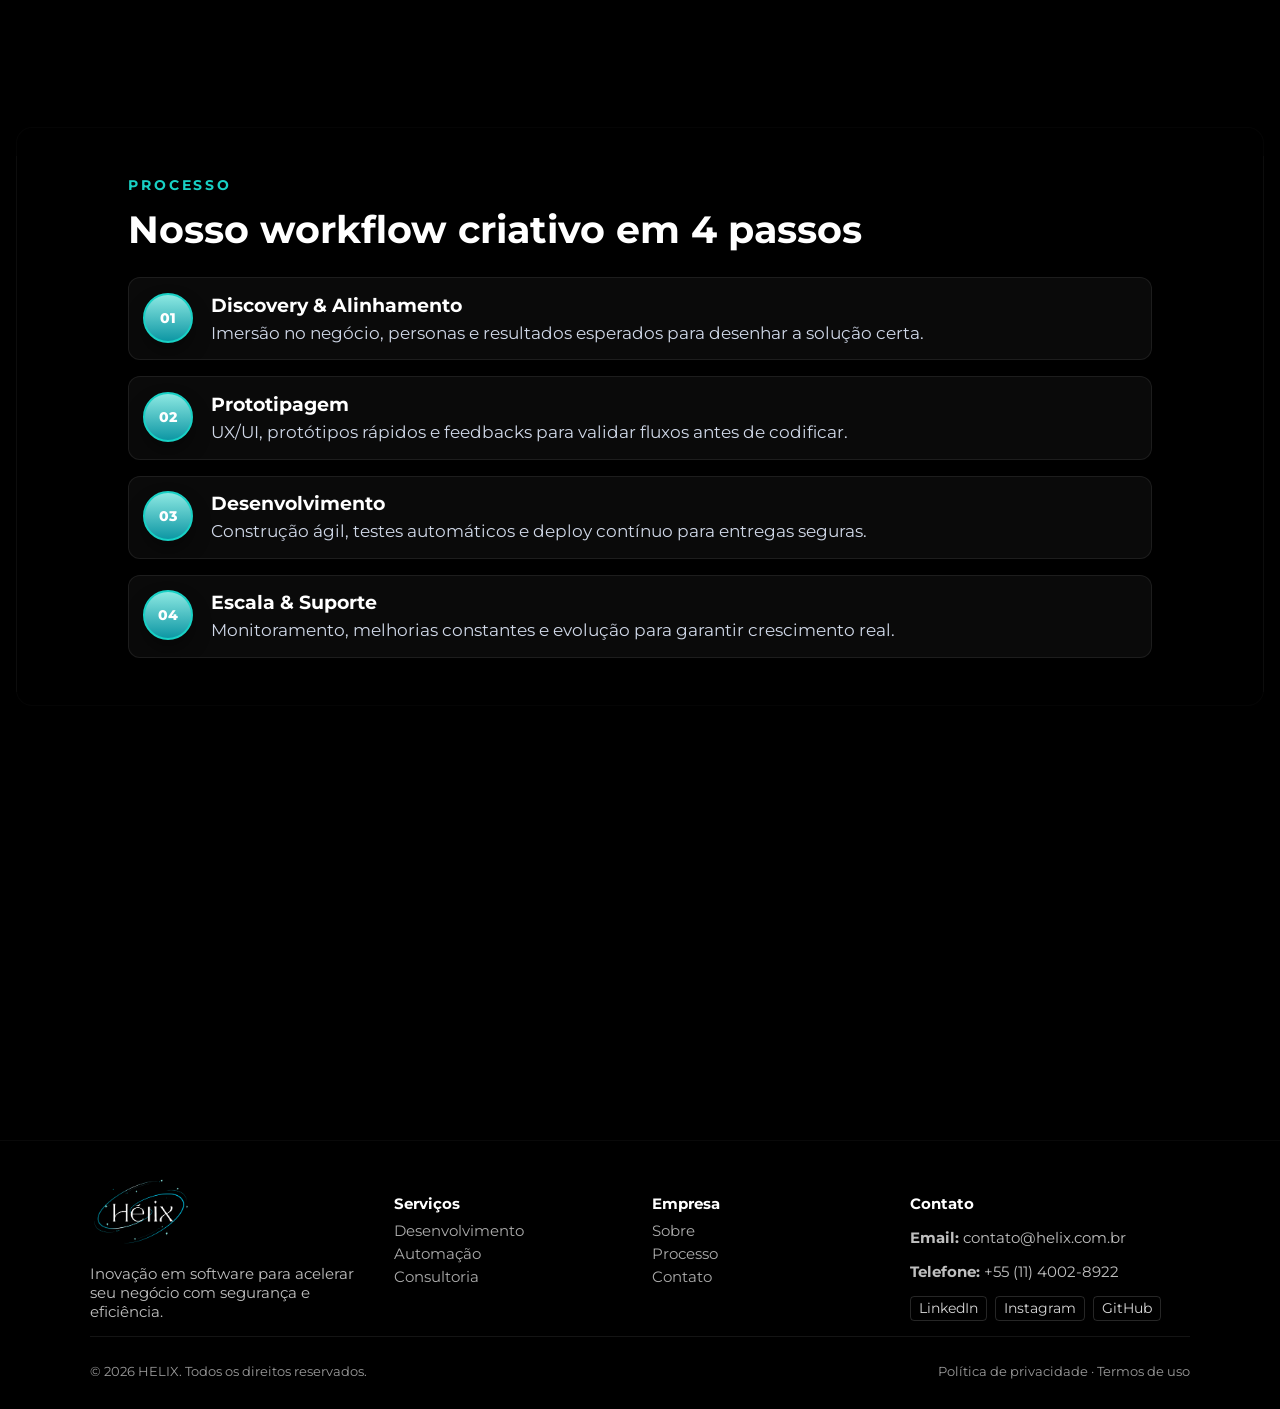
==== commit 4d18bd47: "Update index.html" ====
--- a/Prototipo Web Site - TCC/index.html
+++ b/Prototipo Web Site - TCC/index.html
@@ -10,7 +10,7 @@
     <div class="announcement-bar">
         <p class="announcement-text">TRANSFORMANDO IDEIAS EM SOLUÇÕES DIGITAIS | CONSULTA GRATUITA</p>
     </div>
-    <div class="top-block" style="background-image: url('img/fundo/fundo-teste.png'); background-size: cover; background-position: center -20%; background-repeat: no-repeat;">
+    <div class="top-block" style="background-image: url('img/fundo/fundo-teste.png'); background-size: cover; background-position: center 100%; background-repeat: no-repeat;">
       <nav class="navbar">
           <div class="nav-left">
               <img src="img/logo/Hélix-Logo-7-Photoroom.png" width="130px" margin-left="20px" alt="Logo Hélix">
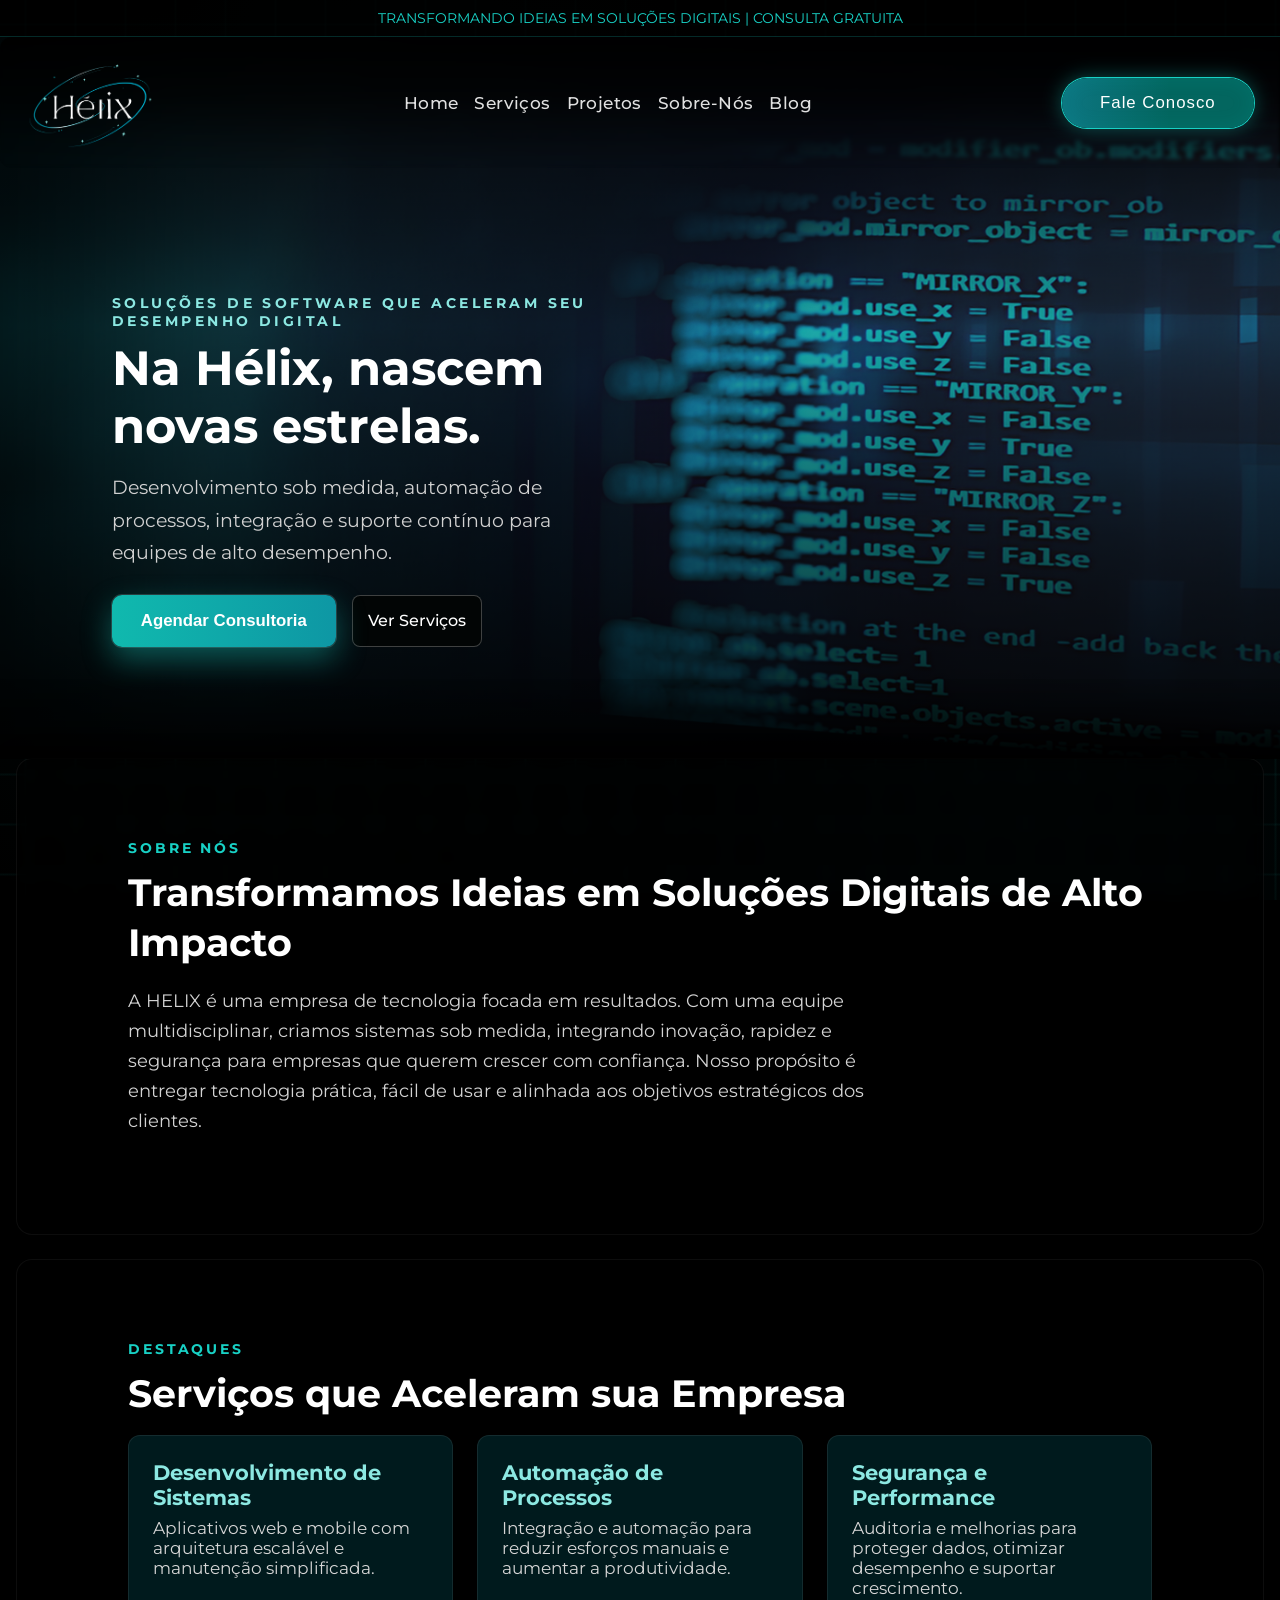
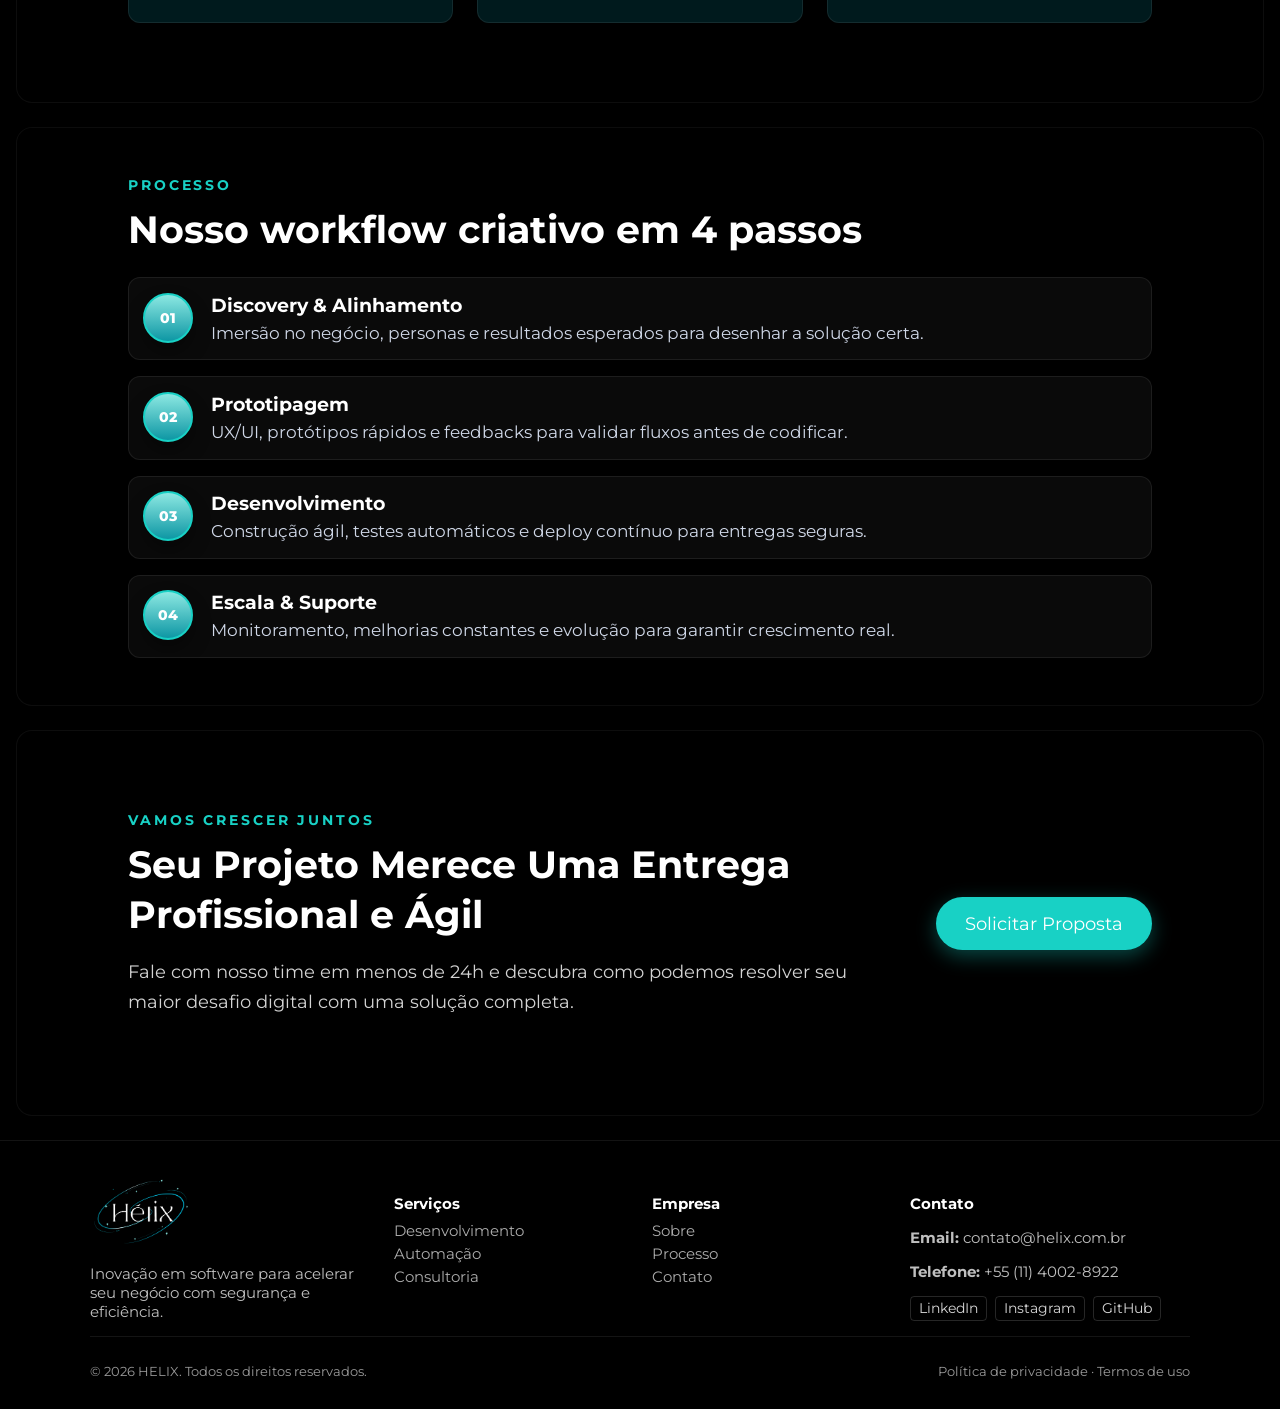
==== commit 2fe1ab84: "Update index.html" ====
--- a/Prototipo Web Site - TCC/index.html
+++ b/Prototipo Web Site - TCC/index.html
@@ -10,7 +10,7 @@
     <div class="announcement-bar">
         <p class="announcement-text">TRANSFORMANDO IDEIAS EM SOLUÇÕES DIGITAIS | CONSULTA GRATUITA</p>
     </div>
-    <div class="top-block" style="background-image: url('img/fundo/fundo-teste.png'); background-size: cover; background-position: center 100%; background-repeat: no-repeat;">
+    <div class="top-block" style="background-image: url('img/fundo/fundo-teste.png'); background-size: cover; background-position: center 80% -20%; background-repeat: no-repeat;">
       <nav class="navbar">
           <div class="nav-left">
               <img src="img/logo/Hélix-Logo-7-Photoroom.png" width="130px" margin-left="20px" alt="Logo Hélix">
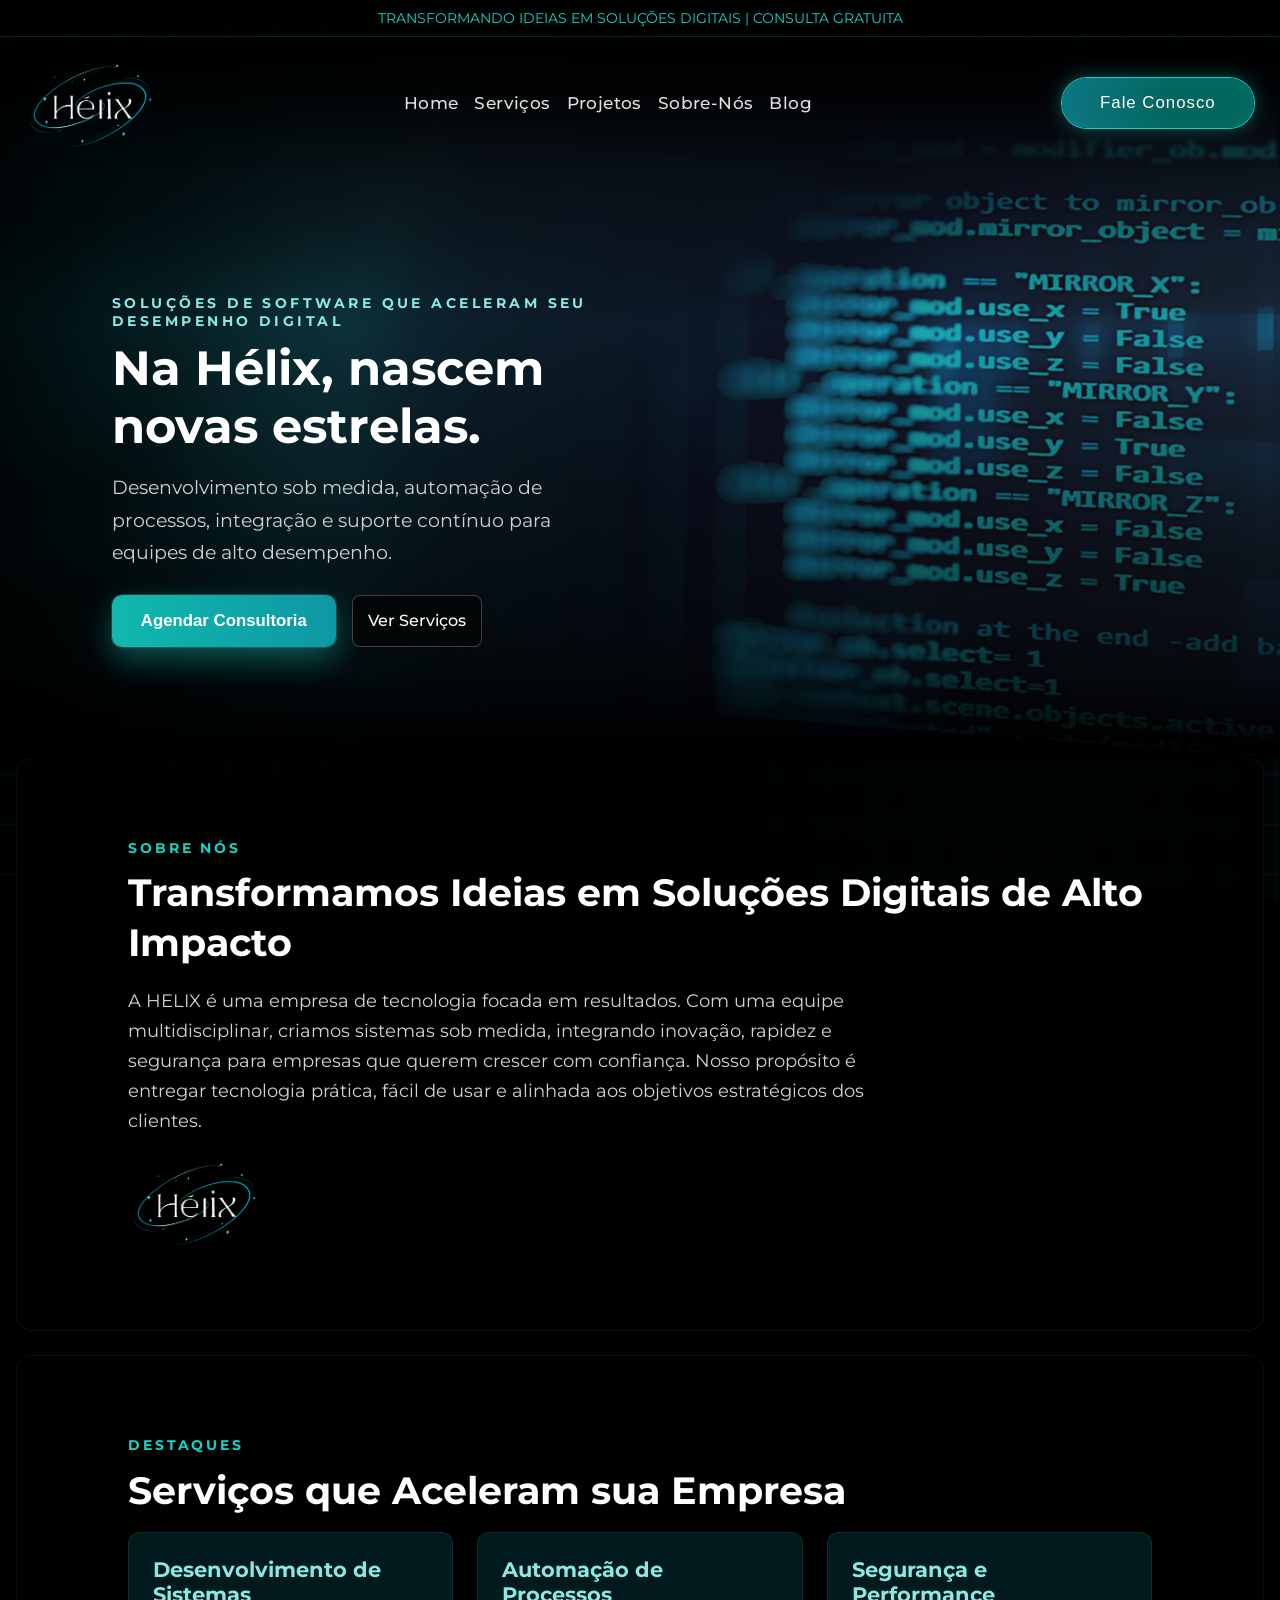
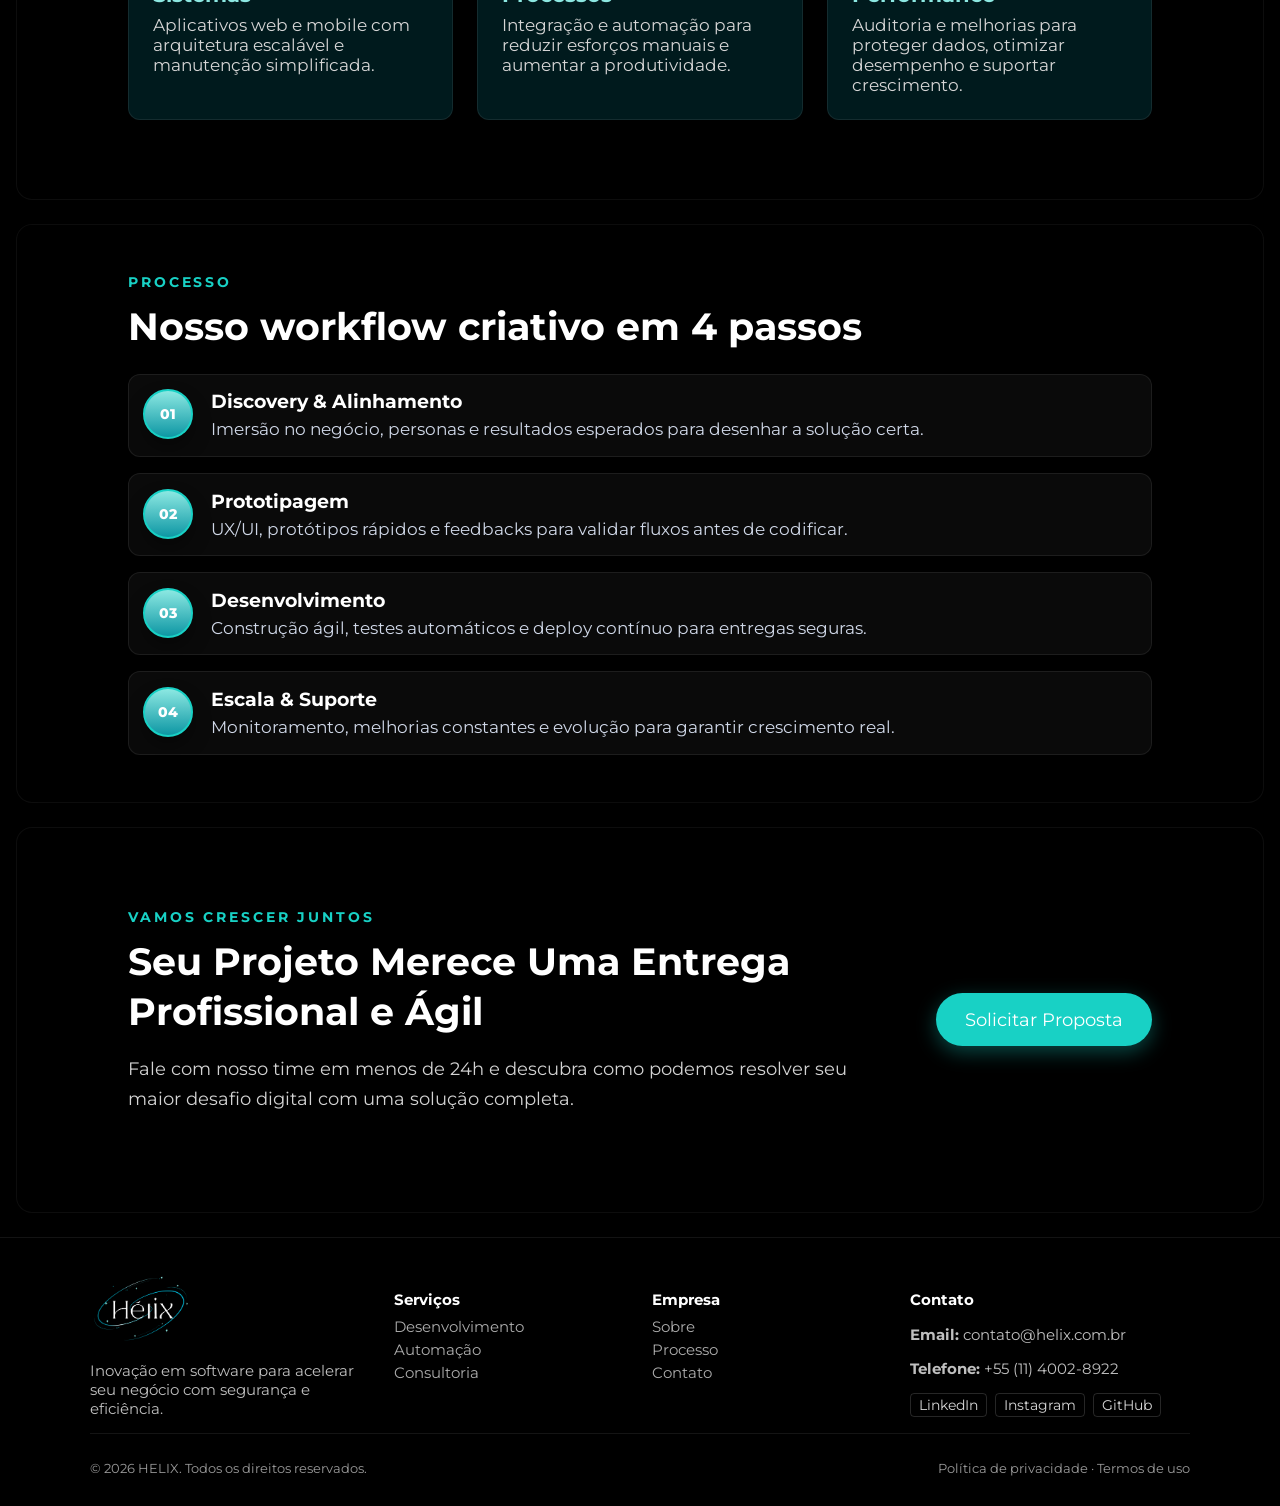
==== commit beb12bdd: "Update index.html" ====
--- a/Prototipo Web Site - TCC/index.html
+++ b/Prototipo Web Site - TCC/index.html
@@ -44,6 +44,7 @@
             <span class="section-tag">Sobre Nós</span>
             <h2 class="section-title">Transformamos Ideias em Soluções Digitais de Alto Impacto</h2>
             <p class="section-text">A HELIX é uma empresa de tecnologia focada em resultados. Com uma equipe multidisciplinar, criamos sistemas sob medida, integrando inovação, rapidez e segurança para empresas que querem crescer com confiança. Nosso propósito é entregar tecnologia prática, fácil de usar e alinhada aos objetivos estratégicos dos clientes.</p>
+            <img src="img/logo/Hélix-Logo-7-Photoroom.png" width="130px" margin-left="20px" alt="Logo Hélix">        
         </div>
     </section>
 
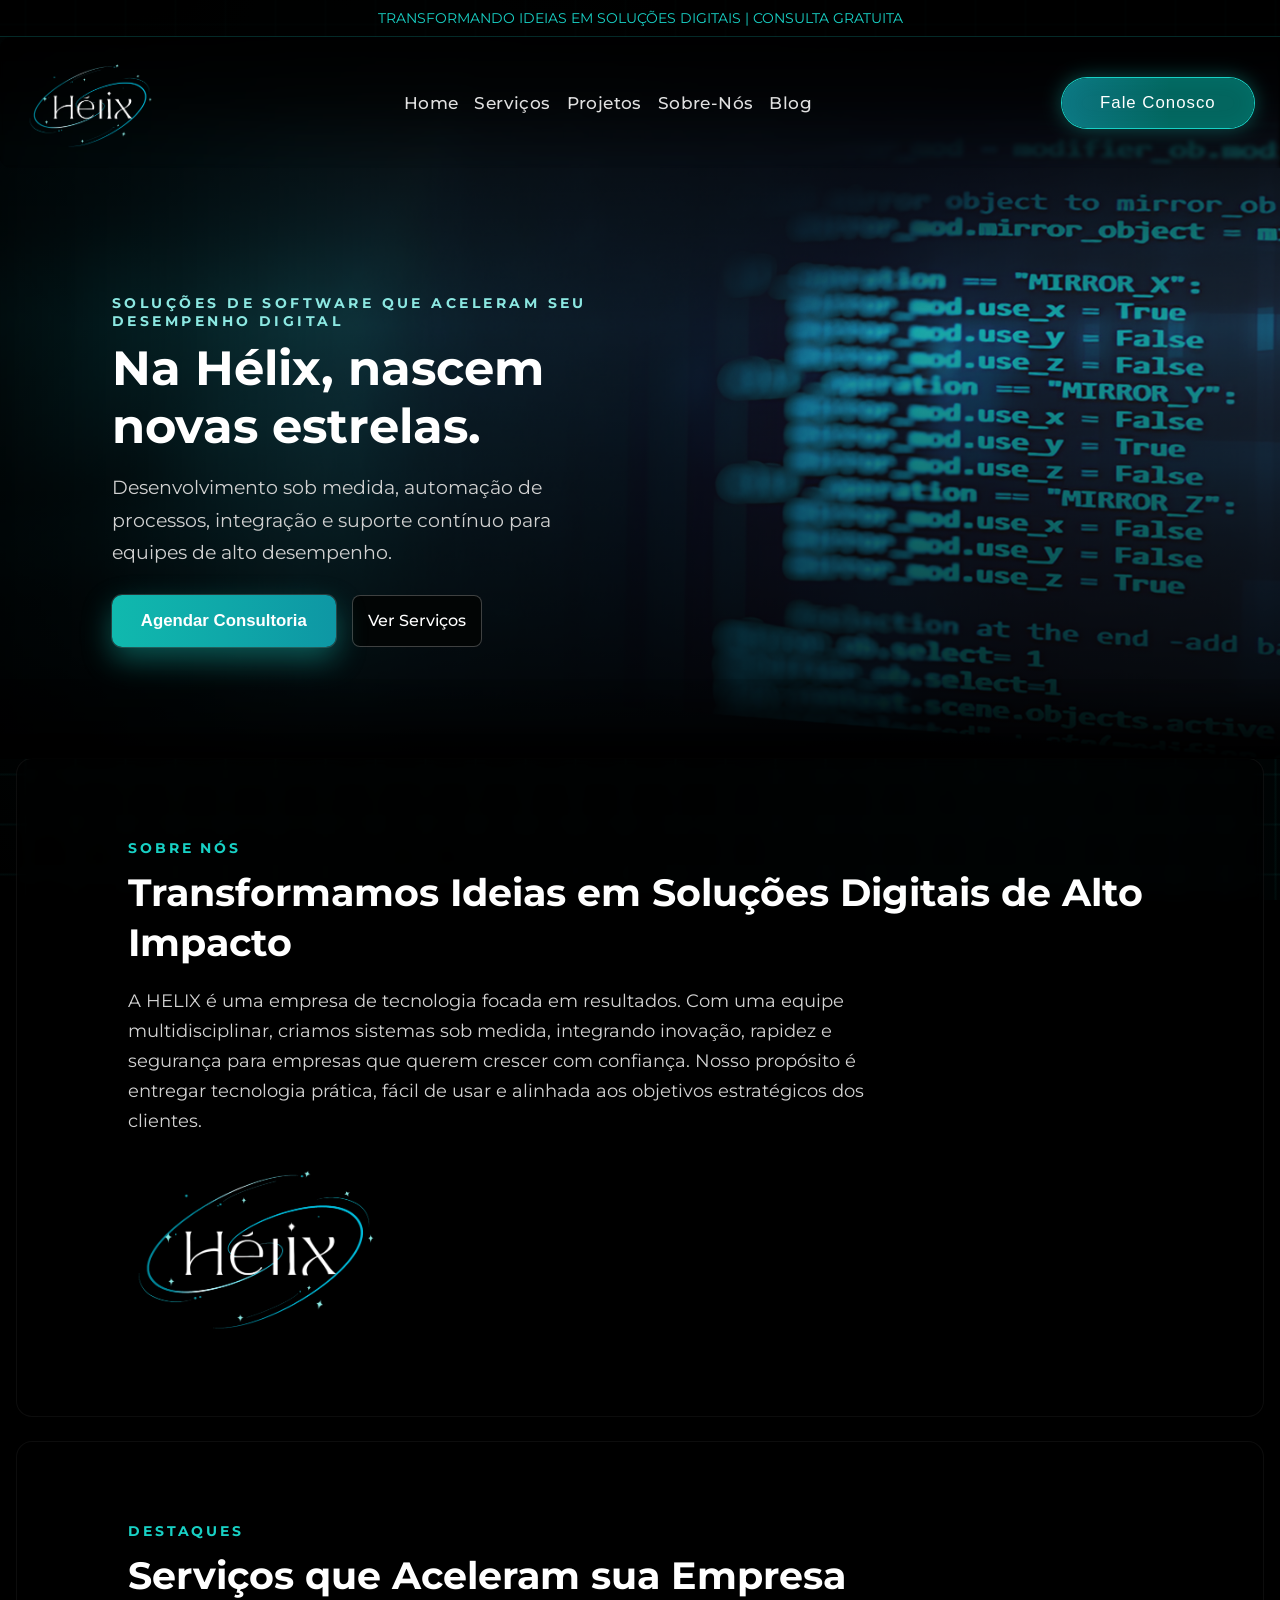
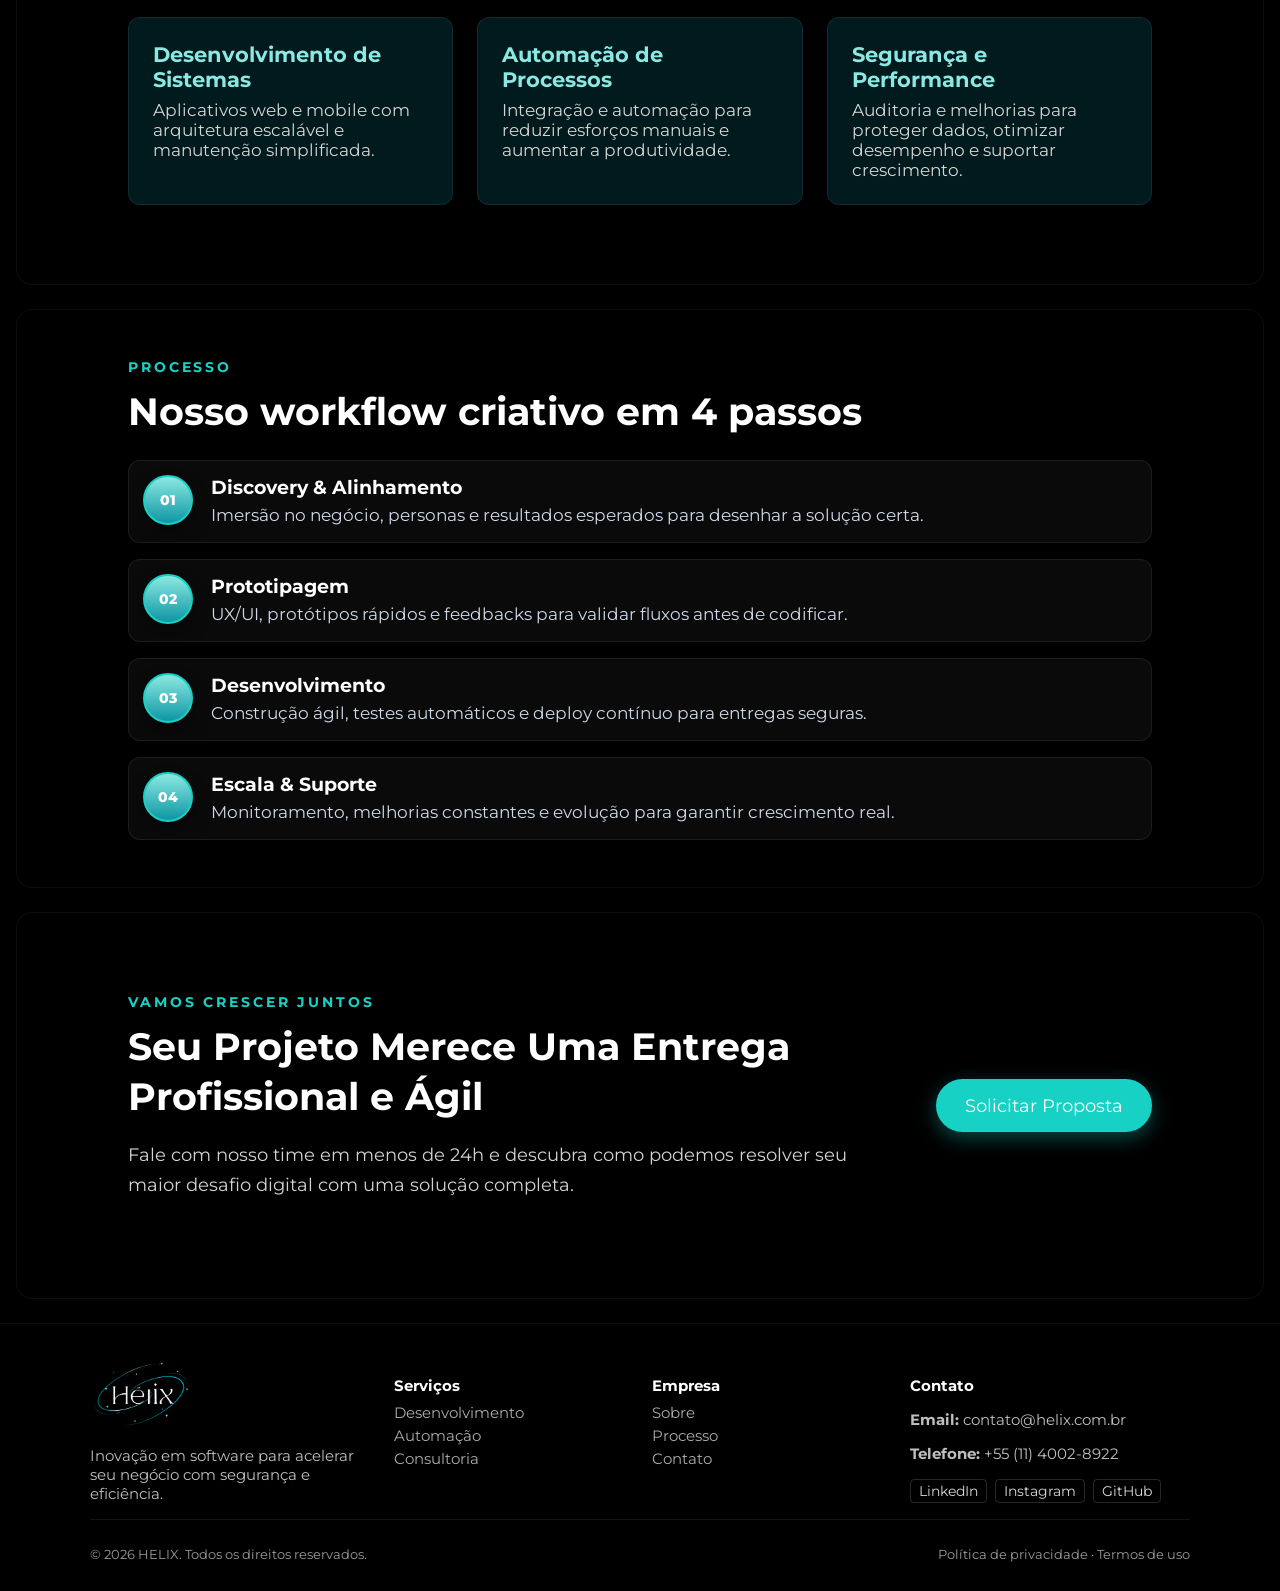
==== commit 58842bb1: "Update index.html" ====
--- a/Prototipo Web Site - TCC/index.html
+++ b/Prototipo Web Site - TCC/index.html
@@ -43,8 +43,10 @@
         <div class="section-wrapper">
             <span class="section-tag">Sobre Nós</span>
             <h2 class="section-title">Transformamos Ideias em Soluções Digitais de Alto Impacto</h2>
-            <p class="section-text">A HELIX é uma empresa de tecnologia focada em resultados. Com uma equipe multidisciplinar, criamos sistemas sob medida, integrando inovação, rapidez e segurança para empresas que querem crescer com confiança. Nosso propósito é entregar tecnologia prática, fácil de usar e alinhada aos objetivos estratégicos dos clientes.</p>
-            <img src="img/logo/Hélix-Logo-7-Photoroom.png" width="130px" margin-left="20px" alt="Logo Hélix">        
+            <div class="sobreLogo">
+                <p class="section-text">A HELIX é uma empresa de tecnologia focada em resultados. Com uma equipe multidisciplinar, criamos sistemas sob medida, integrando inovação, rapidez e segurança para empresas que querem crescer com confiança. Nosso propósito é entregar tecnologia prática, fácil de usar e alinhada aos objetivos estratégicos dos clientes.</p>
+                <img src="img/logo/Hélix-Logo-7-Photoroom.png" width="250px" margin-left="20px" alt="Logo Hélix" >
+            </div>     
         </div>
     </section>
 
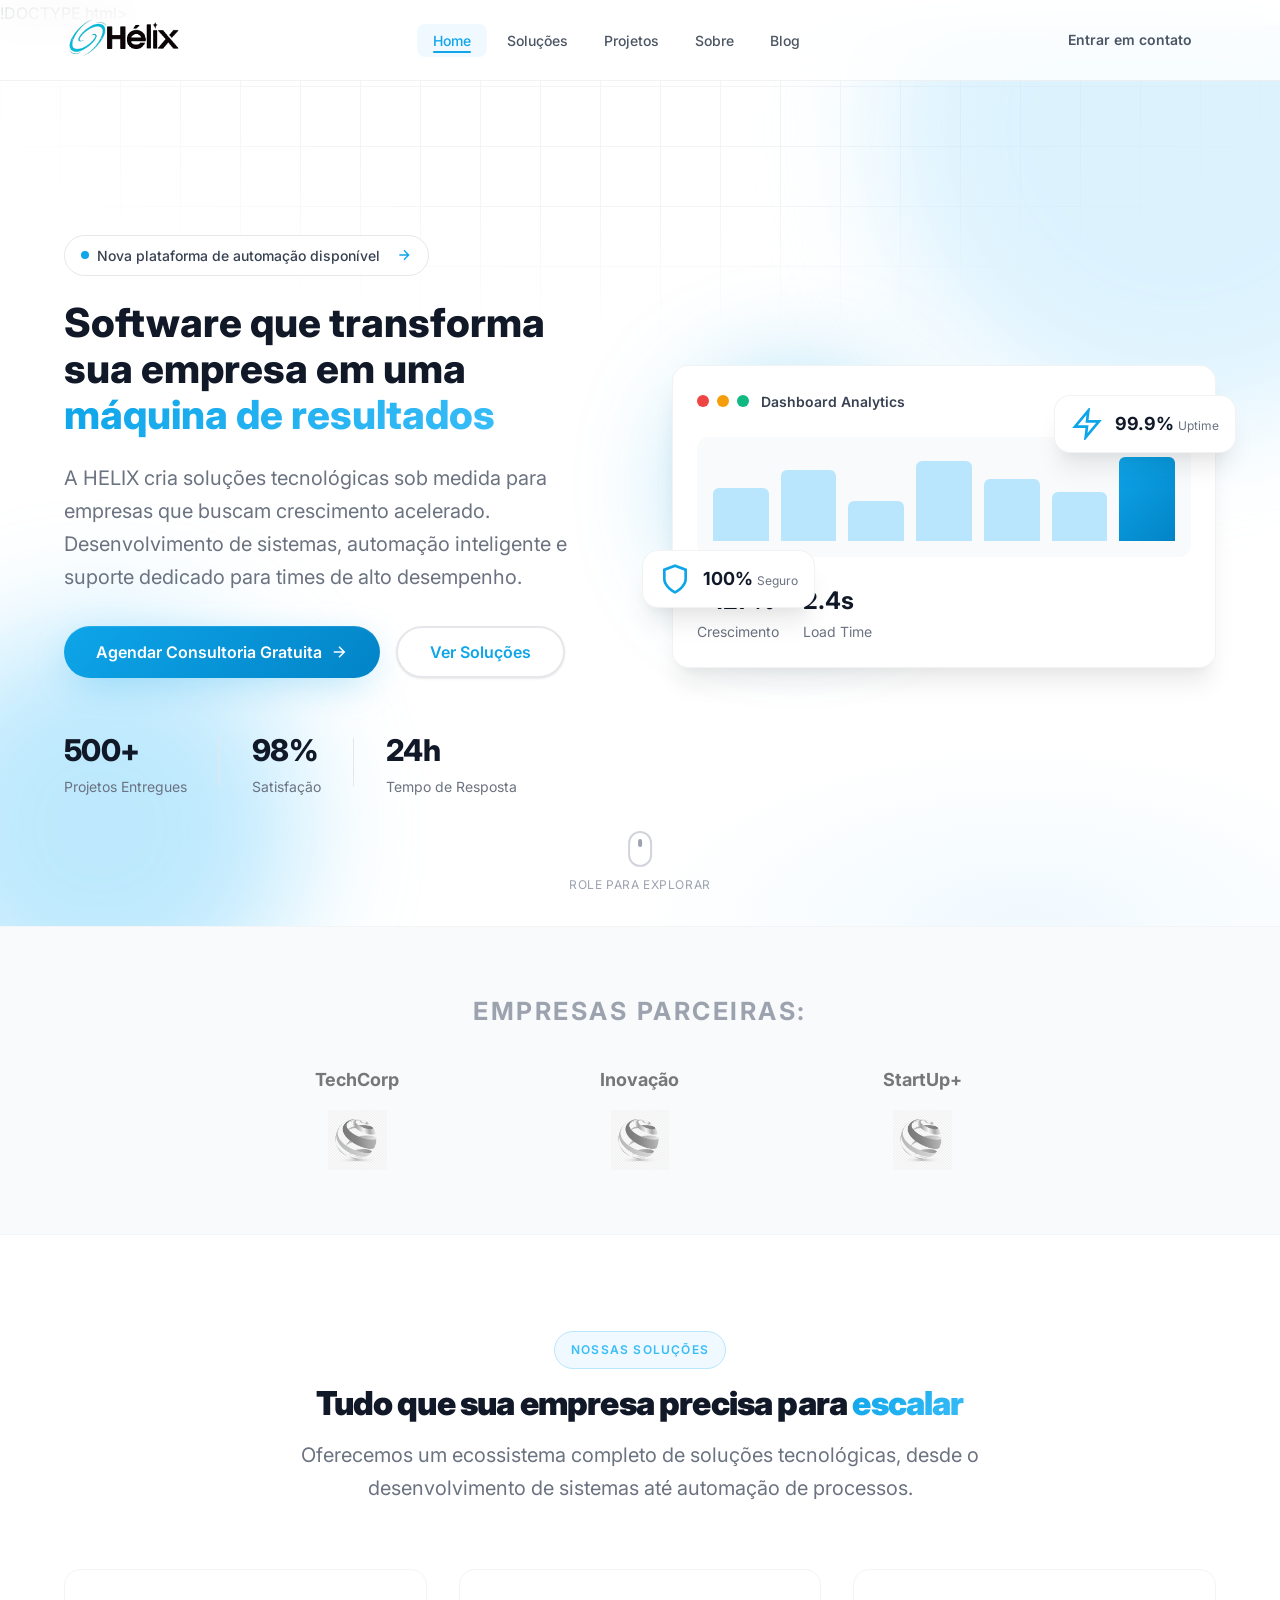
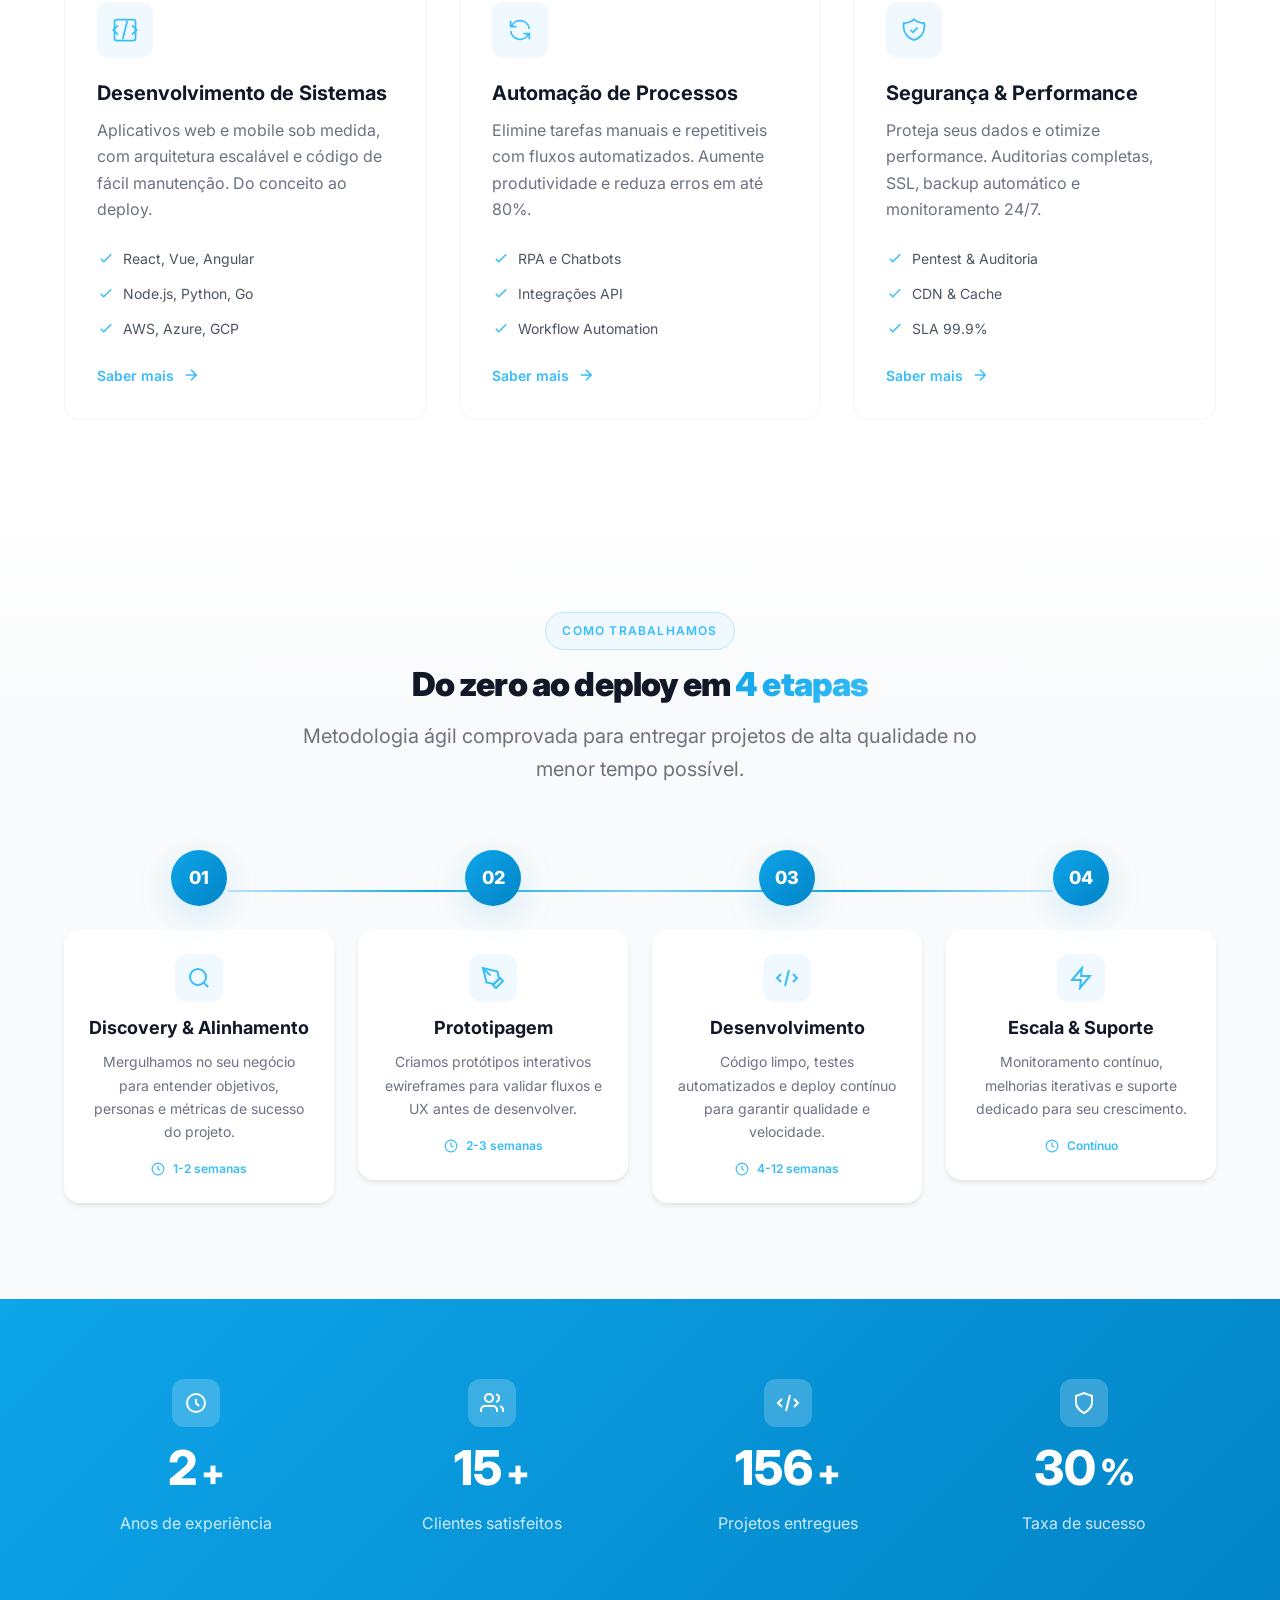
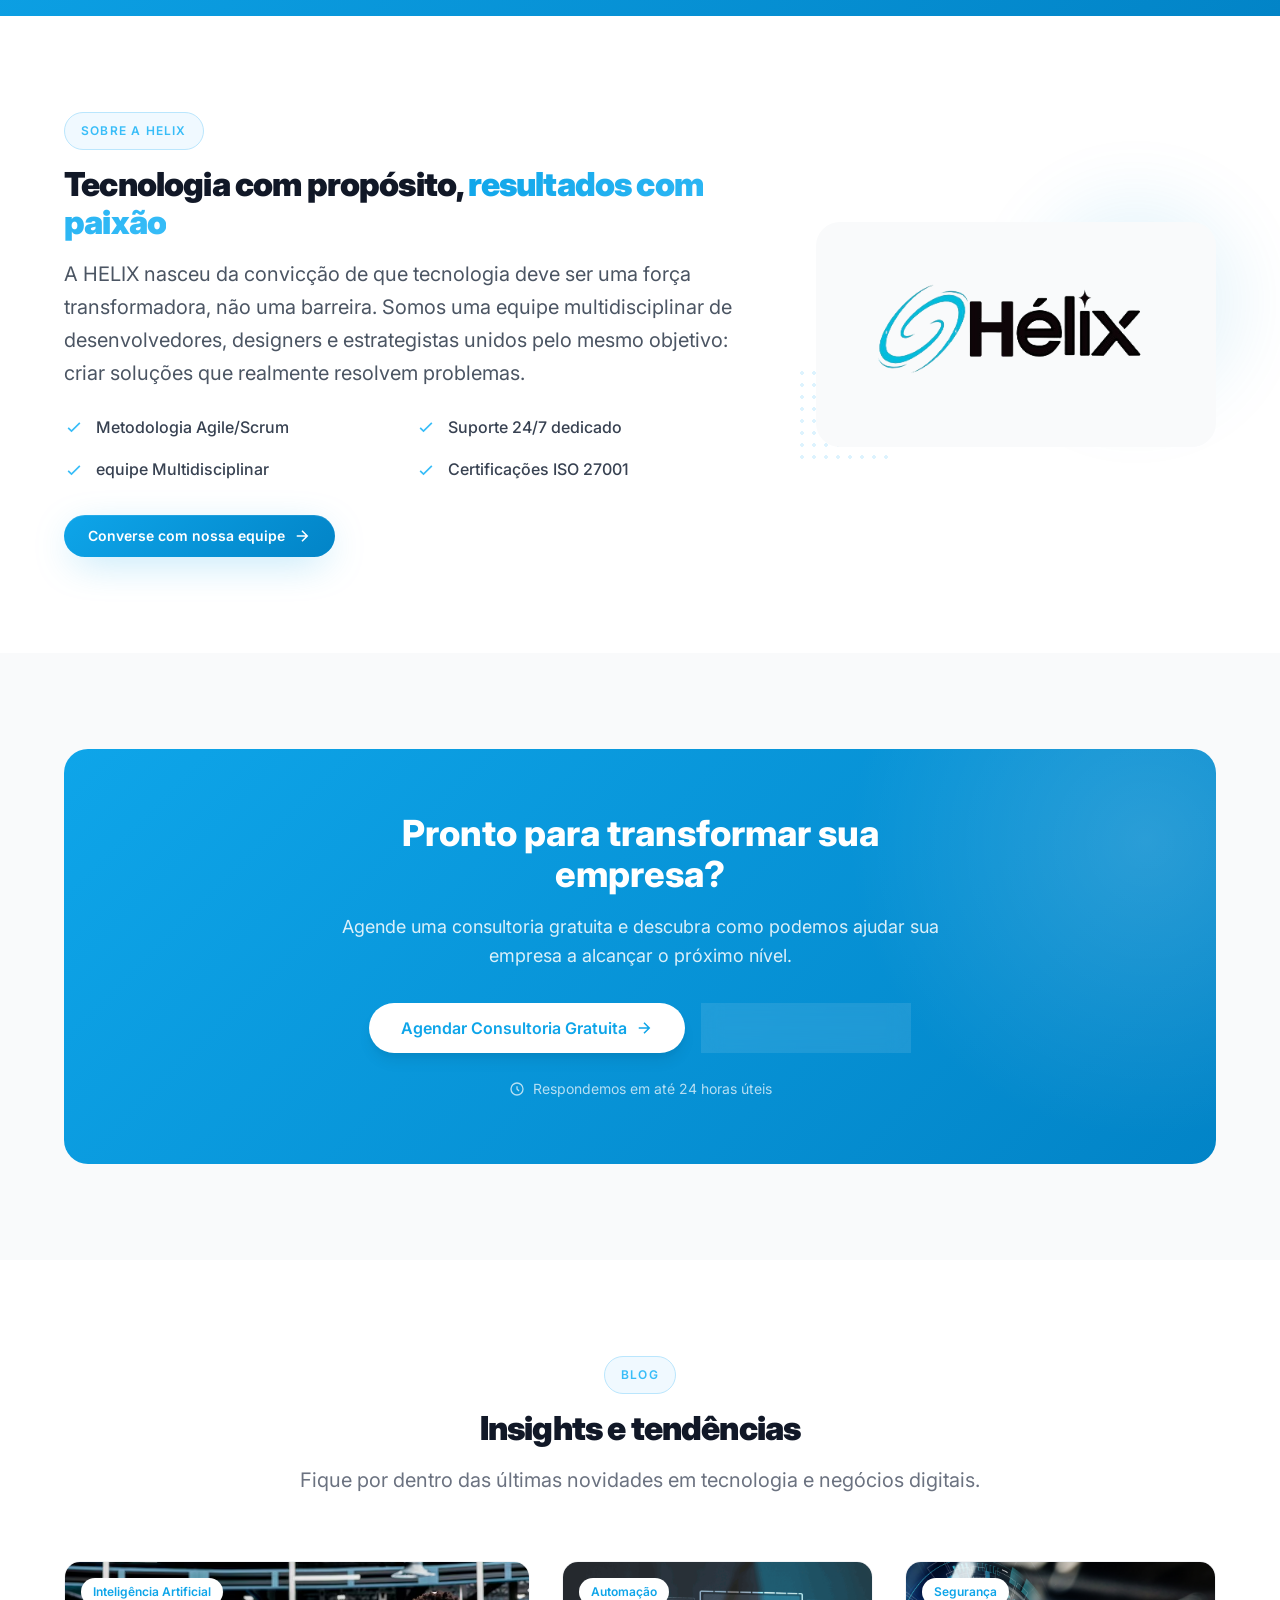
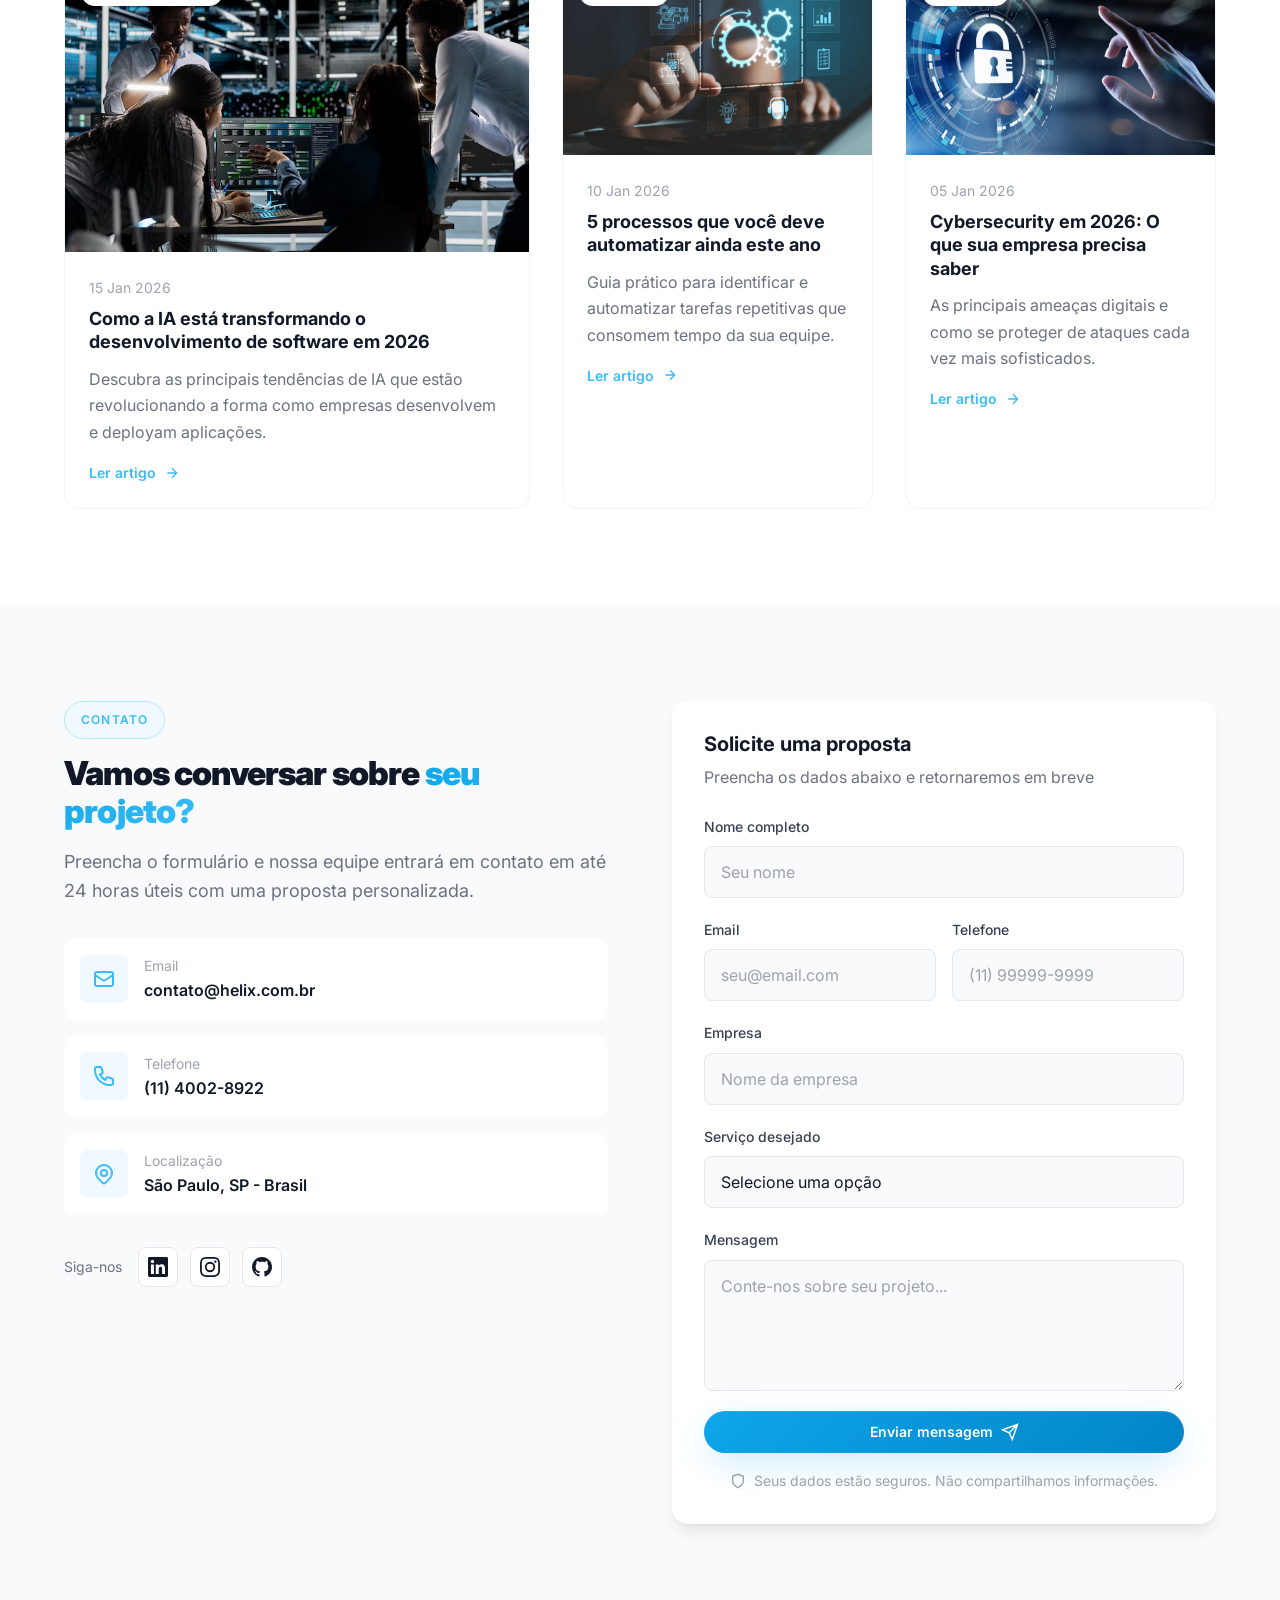
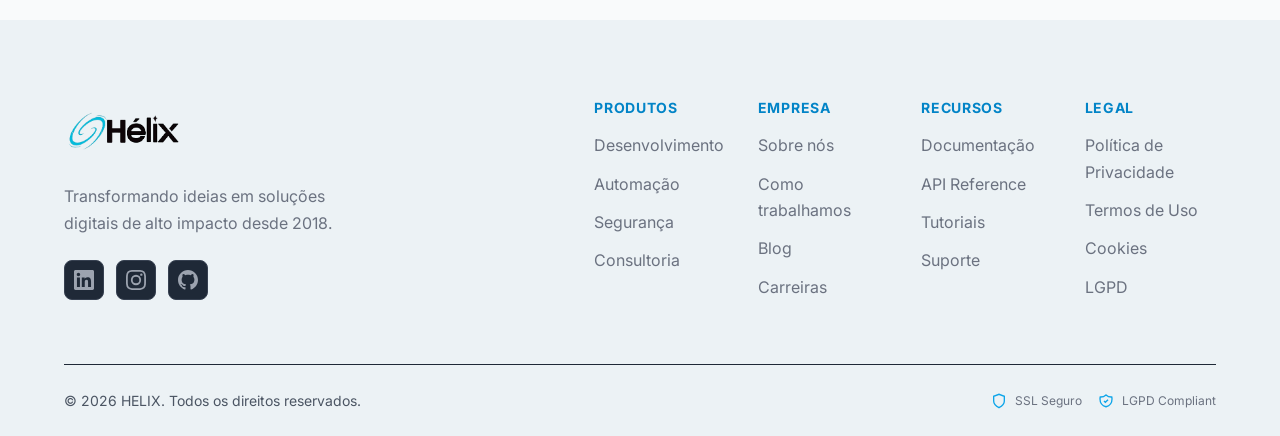
==== commit 2e063243: "Add files via upload" ====
--- a/Prototipo Web Site - TCC/index.html
+++ b/Prototipo Web Site - TCC/index.html
@@ -1,167 +1,1010 @@
-<!DOCTYPE html>
+!DOCTYPE html>
 <html lang="pt-BR">
 <head>
     <meta charset="UTF-8">
     <meta name="viewport" content="width=device-width, initial-scale=1.0">
-    <title>HELIX - Home</title>
+    <meta name="description" content="HELIX - Desenvolvimento de software sob medida, automação de processos e soluções digitais de alto impacto para empresas.">
+    <meta name="theme-color" content="#0D9488">
+
+    <title>HELIX - Software que Acelera Seus Resultados</title>
+
+    <!-- Preconnect -->
+    <link rel="preconnect" href="https://fonts.googleapis.com">
+    <link rel="preconnect" href="https://fonts.gstatic.com" crossorigin>
+
+    <!-- Fonts -->
+    <link href="https://fonts.googleapis.com/css2?family=Inter:wght@300;400;500;600;700;800&display=swap" rel="stylesheet">
+
+    <!-- Styles -->
     <link rel="stylesheet" href="styles.css">
+
+    <!-- Favicon -->
+    <link rel="icon" type="image/svg+xml" href="data:image/svg+xml,<svg xmlns='http://www.w3.org/2000/svg' viewBox='0 0 100 100'><text y='.9em' font-size='90'>🧬</text></svg>">
 </head>
 <body>
-    <div class="announcement-bar">
-        <p class="announcement-text">TRANSFORMANDO IDEIAS EM SOLUÇÕES DIGITAIS | CONSULTA GRATUITA</p>
+    <!-- Skip to content (A11y) -->
+    <a href="#main" class="skip-link">Pular para o conteúdo principal</a>
+
+    <!-- Navigation -->
+    <header class="header" id="header">
+        <nav class="nav container" role="navigation" aria-label="Navegação principal">
+            <a href="/" class="nav-brand" aria-label="HELIX - Página inicial">
+                <img src="./img/logo/imagem_2026-04-06_113404796-Photoroom.png" alt="HELIX" width="125px">
+            </a>
+
+            <ul class="nav-menu" id="navMenu" role="menubar">
+                <li role="none"><a href="#home" class="nav-link" role="menuitem">Home</a></li>
+                <li role="none"><a href="#solutions" class="nav-link" role="menuitem">Soluções</a></li>
+                <li role="none"><a href="#projects" class="nav-link" role="menuitem">Projetos</a></li>
+                <li role="none"><a href="#about" class="nav-link" role="menuitem">Sobre</a></li>
+                <li role="none"><a href="#blog" class="nav-link" role="menuitem">Blog</a></li>
+            </ul>
+
+            <div class="nav-actions">
+                <a href="#contact" class="btn btn-ghost">
+                    <span>Entrar em contato</span>
+                </a>
+                <button class="nav-toggle" id="navToggle" aria-label="Abrir menu" aria-expanded="false" aria-controls="navMenu">
+                    <span class="hamburger"></span>
+                </button>
+            </div>
+        </nav>
+    </header>
+
+    <!-- Mobile Menu Overlay -->
+    <div class="mobile-menu" id="mobileMenu" aria-hidden="true">
+        <div class="mobile-menu-content">
+            <nav aria-label="Menu mobile">
+                <ul class="mobile-nav-list">
+                    <li><a href="#home" class="mobile-nav-link">
+                        <span class="mobile-nav-number">01</span>
+                        <span class="mobile-nav-text">Home</span>
+                    </a></li>
+                    <li><a href="#solutions" class="mobile-nav-link">
+                        <span class="mobile-nav-number">02</span>
+                        <span class="mobile-nav-text">Soluções</span>
+                    </a></li>
+                    <li><a href="#projects" class="mobile-nav-link">
+                        <span class="mobile-nav-number">03</span>
+                        <span class="mobile-nav-text">Projetos</span>
+                    </a></li>
+                    <li><a href="#about" class="mobile-nav-link">
+                        <span class="mobile-nav-number">04</span>
+                        <span class="mobile-nav-text">Sobre</span>
+                    </a></li>
+                    <li><a href="#blog" class="mobile-nav-link">
+                        <span class="mobile-nav-number">05</span>
+                        <span class="mobile-nav-text">Blog</span>
+                    </a></li>
+                </ul>
+                <div class="mobile-menu-footer">
+                    <a href="#contact" class="btn btn-primary btn-full">
+                        <span>Fale Conosco</span>
+                        <svg viewBox="0 0 24 24" fill="none" stroke="currentColor" stroke-width="2">
+                            <path d="M5 12h14M12 5l7 7-7 7"/>
+                        </svg>
+                    </a>
+                </div>
+            </nav>
+        </div>
     </div>
-    <div class="top-block" style="background-image: url('img/fundo/fundo-teste.png'); background-size: cover; background-position: center 80% -20%; background-repeat: no-repeat;">
-      <nav class="navbar">
-          <div class="nav-left">
-              <img src="img/logo/Hélix-Logo-7-Photoroom.png" width="130px" margin-left="20px" alt="Logo Hélix">
-          </div>
-          <div class="nav-links" id="mobileNav">
-              <a href="#home" class="nav-link">Home</a>
-              <a href="#about" class="nav-link">Serviços</a>
-              <a href="#services" class="nav-link">Projetos</a>
-              <a href="#process" class="nav-link">Sobre-Nós</a>
-              <a href="#contact" class="nav-link">Blog</a>
-          </div>
-          <button class="nav-button">Fale Conosco</button>
-          <button class="nav-toggle" aria-label="Abrir menu">☰</button>
-      </nav>
-
-        <section id="home" class="hero hero-home">
-            <div class="hero-content">
-                <p class="hero-tag">Soluções de software que aceleram seu desempenho digital</p>
-                <h1 class="hero-title">Na Hélix, nascem novas estrelas.</h1>
-                <p class="hero-subtitle">Desenvolvimento sob medida, automação de processos, integração e suporte contínuo para equipes de alto desempenho.</p>
-                <div class="hero-actions">
-                    <button class="hero-button">Agendar Consultoria</button>
-                    <a href="#services" class="hero-secondary">Ver Serviços</a>
-                </div>
+
+    <main id="main">
+        <!-- Hero Section -->
+        <section class="hero" id="home" aria-labelledby="hero-title">
+            <!-- Background Effects -->
+            <div class="hero-bg" aria-hidden="true">
+                <div class="hero-gradient"></div>
+                <div class="hero-grid"></div>
+                <div class="hero-orb hero-orb-1"></div>
+                <div class="hero-orb hero-orb-2"></div>
+                <div class="hero-orb hero-orb-3"></div>
+            </div>
+
+            <div class="container hero-container">
+                <div class="hero-content">
+                    <!-- Badge -->
+                    <div class="hero-badge" data-animate="fade-up">
+                        <span class="badge-dot"></span>
+                        <span class="badge-text">Nova plataforma de automação disponível</span>
+                        <svg class="badge-arrow" viewBox="0 0 24 24" fill="none" stroke="currentColor" stroke-width="2">
+                            <path d="M5 12h14M12 5l7 7-7 7"/>
+                        </svg>
+                    </div>
+
+                    <!-- Title -->
+                    <h1 id="hero-title" class="hero-title" data-animate="fade-up" data-delay="100">
+                        Software que transforma sua empresa em uma
+                        <span class="gradient-text">máquina de resultados</span>
+                    </h1>
+
+                    <!-- Description -->
+                    <p class="hero-description" data-animate="fade-up" data-delay="200">
+                        A HELIX cria soluções tecnológicas sob medida para empresas que buscam
+                        crescimento acelerado. Desenvolvimento de sistemas, automação inteligente
+                        e suporte dedicado para times de alto desempenho.
+                    </p>
+
+                    <!-- Actions -->
+                    <div class="hero-actions" data-animate="fade-up" data-delay="300">
+                        <a href="#contact" class="btn btn-primary btn-lg">
+                            <span>Agendar Consultoria Gratuita</span>
+                            <svg viewBox="0 0 24 24" fill="none" stroke="currentColor" stroke-width="2">
+                                <path d="M5 12h14M12 5l7 7-7 7"/>
+                            </svg>
+                        </a>
+                        <a href="#solutions" class="btn btn-secondary btn-lg">
+                            <span>Ver Soluções</span>
+                        </a>
+                    </div>
+
+                    <!-- Stats -->
+                    <div class="hero-stats" data-animate="fade-up" data-delay="400">
+                        <div class="stat">
+                            <span class="stat-value">500+</span>
+                            <span class="stat-label">Projetos Entregues</span>
+                        </div>
+                        <div class="stat-divider"></div>
+                        <div class="stat">
+                            <span class="stat-value">98%</span>
+                            <span class="stat-label">Satisfação</span>
+                        </div>
+                        <div class="stat-divider"></div>
+                        <div class="stat">
+                            <span class="stat-value">24h</span>
+                            <span class="stat-label">Tempo de Resposta</span>
+                        </div>
+                    </div>
+                </div>
+
+                <!-- Visual -->
+                <div class="hero-visual" data-animate="fade-left" data-delay="200">
+                    <div class="hero-card hero-card-main">
+                        <div class="card-header">
+                            <div class="card-dots">
+                                <span></span><span></span><span></span>
+                            </div>
+                            <span class="card-title">Dashboard Analytics</span>
+                        </div>
+                        <div class="card-body">
+                            <div class="chart-placeholder">
+                                <div class="chart-bars">
+                                    <div class="chart-bar" style="--height: 60%"></div>
+                                    <div class="chart-bar" style="--height: 80%"></div>
+                                    <div class="chart-bar" style="--height: 45%"></div>
+                                    <div class="chart-bar" style="--height: 90%"></div>
+                                    <div class="chart-bar" style="--height: 70%"></div>
+                                    <div class="chart-bar" style="--height: 55%"></div>
+                                    <div class="chart-bar active" style="--height: 95%"></div>
+                                </div>
+                            </div>
+                            <div class="card-metrics">
+                                <div class="metric">
+                                    <span class="metric-value">+127%</span>
+                                    <span class="metric-label">Crescimento</span>
+                                </div>
+                                <div class="metric">
+                                    <span class="metric-value">2.4s</span>
+                                    <span class="metric-label">Load Time</span>
+                                </div>
+                            </div>
+                        </div>
+                    </div>
+
+                    <div class="hero-card hero-card-float hero-card-1">
+                        <svg class="card-icon" viewBox="0 0 24 24" fill="none" stroke="currentColor" stroke-width="2">
+                            <path d="M13 2L3 14h9l-1 8 10-12h-9l1-8z"/>
+                        </svg>
+                        <div class="card-text">
+                            <span class="text-value">99.9%</span>
+                            <span class="text-label">Uptime</span>
+                        </div>
+                    </div>
+
+                    <div class="hero-card hero-card-float hero-card-2">
+                        <svg class="card-icon" viewBox="0 0 24 24" fill="none" stroke="currentColor" stroke-width="2">
+                            <path d="M12 22s8-4 8-10V5l-8-3-8 3v7c0 6 8 10 8 10z"/>
+                        </svg>
+                        <div class="card-text">
+                            <span class="text-value">100%</span>
+                            <span class="text-label">Seguro</span>
+                        </div>
+                    </div>
+                </div>
+            </div>
+
+            <!-- Scroll Indicator -->
+            <div class="scroll-indicator" aria-hidden="true">
+                <div class="scroll-mouse">
+                    <div class="scroll-wheel"></div>
+                </div>
+                <span class="scroll-text">Role para explorar</span>
             </div>
         </section>
-    </div>
-
-    <section id="about" class="about">
-        <div class="section-wrapper">
-            <span class="section-tag">Sobre Nós</span>
-            <h2 class="section-title">Transformamos Ideias em Soluções Digitais de Alto Impacto</h2>
-            <div class="sobreLogo">
-                <p class="section-text">A HELIX é uma empresa de tecnologia focada em resultados. Com uma equipe multidisciplinar, criamos sistemas sob medida, integrando inovação, rapidez e segurança para empresas que querem crescer com confiança. Nosso propósito é entregar tecnologia prática, fácil de usar e alinhada aos objetivos estratégicos dos clientes.</p>
-                <img src="img/logo/Hélix-Logo-7-Photoroom.png" width="250px" margin-left="20px" alt="Logo Hélix" >
-            </div>     
-        </div>
-    </section>
-
-    <section id="services" class="services">
-        <div class="section-wrapper">
-            <span class="section-tag">Destaques</span>
-            <h2 class="section-title">Serviços que Aceleram sua Empresa</h2>
-            <div class="service-grid">
-                <article class="service-card">
-                    <h3>Desenvolvimento de Sistemas</h3>
-                    <p>Aplicativos web e mobile com arquitetura escalável e manutenção simplificada.</p>
-                </article>
-                <article class="service-card">
-                    <h3>Automação de Processos</h3>
-                    <p>Integração e automação para reduzir esforços manuais e aumentar a produtividade.</p>
-                </article>
-                <article class="service-card">
-                    <h3>Segurança e Performance</h3>
-                    <p>Auditoria e melhorias para proteger dados, otimizar desempenho e suportar crescimento.</p>
-                </article>
-            </div>
-        </div>
-    </section>
-
-    <section id="process" class="process">
-        <div class="section-wrapper">
-            <span class="section-tag">Processo</span>
-            <h2 class="section-title">Nosso workflow criativo em 4 passos</h2>
-            <div class="process-timeline">
-                <div class="timeline-item">
-                    <div class="timeline-step">01</div>
-                    <div class="timeline-content">
-                        <h3>Discovery & Alinhamento</h3>
-                        <p>Imersão no negócio, personas e resultados esperados para desenhar a solução certa.</p>
-                    </div>
-                </div>
-                <div class="timeline-item">
-                    <div class="timeline-step">02</div>
-                    <div class="timeline-content">
-                        <h3>Prototipagem</h3>
-                        <p>UX/UI, protótipos rápidos e feedbacks para validar fluxos antes de codificar.</p>
-                    </div>
-                </div>
-                <div class="timeline-item">
-                    <div class="timeline-step">03</div>
-                    <div class="timeline-content">
-                        <h3>Desenvolvimento</h3>
-                        <p>Construção ágil, testes automáticos e deploy contínuo para entregas seguras.</p>
-                    </div>
-                </div>
-                <div class="timeline-item">
-                    <div class="timeline-step">04</div>
-                    <div class="timeline-content">
-                        <h3>Escala & Suporte</h3>
-                        <p>Monitoramento, melhorias constantes e evolução para garantir crescimento real.</p>
-                    </div>
-                </div>
-            </div>
-        </div>
-    </section>
-
-    <section class="cta">
-        <div class="section-wrapper cta-wrapper">
-            <div>
-                <span class="section-tag">Vamos Crescer Juntos</span>
-                <h2 class="section-title">Seu Projeto Merece Uma Entrega Profissional e Ágil</h2>
-                <p class="section-text">Fale com nosso time em menos de 24h e descubra como podemos resolver seu maior desafio digital com uma solução completa.</p>
-            </div>
-            <a href="#contact" class="cta-button">Solicitar Proposta</a>
-        </div>
-    </section>
-
-    <footer class="site-footer">
-        <div class="footer-grid section-wrapper">
-            <div class="footer-brand">
-                <img src="./img/logo/Hélix-Logo-7-Photoroom.png" alt="" width="100px">
-                <p>Inovação em software para acelerar seu negócio com segurança e eficiência.</p>
-            </div>
-            <div class="footer-links">
-                <h4>Serviços</h4>
-                <a href="#services">Desenvolvimento</a>
-                <a href="#services">Automação</a>
-                <a href="#services">Consultoria</a>
-            </div>
-            <div class="footer-links">
-                <h4>Empresa</h4>
-                <a href="#about">Sobre</a>
-                <a href="#process">Processo</a>
-                <a href="#contact">Contato</a>
-            </div>
-            <div class="footer-contact">
-                <h4>Contato</h4>
-                <p><strong>Email:</strong> contato@helix.com.br</p>
-                <p><strong>Telefone:</strong> +55 (11) 4002-8922</p>
-                <div class="social-row">
-                    <a href="#" aria-label="LinkedIn">LinkedIn</a>
-                    <a href="#" aria-label="Instagram">Instagram</a>
-                    <a href="#" aria-label="GitHub">GitHub</a>
-                </div>
-            </div>
-        </div>
-        <div class="footer-bottom">
-            <p>© 2026 HELIX. Todos os direitos reservados.</p>
-            <p>Política de privacidade · Termos de uso</p>
+
+        <!-- Logos Section -->
+        <section class="logos" aria-label="Clientes que confiam">
+            <div class="container">
+                <p class="logos-text">Empresas Parceiras:</p>
+                <div class="logos-grid">
+                    <div class="logo-item">
+                        <div class="logo-name">TechCorp</div>
+                        <img src="./img/elementos/exLogo.png" alt="TechCorp" class="logo-image">
+                    </div>
+                    <div class="logo-item">
+                        <div class="logo-name">Inovação</div>
+                        <img src="./img/elementos/exLogo.png" alt="Inovação" class="logo-image">
+                    </div>
+                    <div class="logo-item">
+                        <div class="logo-name">StartUp+</div>
+                        <img src="./img/elementos/exLogo.png" alt="StartUp+" class="logo-image">
+                    </div>
+                </div>
+            </div>
+        </section>
+
+        <!-- Solutions Section -->
+        <section class="solutions section" id="solutions" aria-labelledby="solutions-title">
+            <div class="container">
+                <header class="section-header" data-animate="fade-up">
+                    <span class="section-badge">Nossas Soluções</span>
+                    <h2 id="solutions-title" class="section-title">
+                        Tudo que sua empresa precisa para
+                        <span class="gradient-text">escalar</span>
+                    </h2>
+                    <p class="section-description">
+                        Oferecemos um ecossistema completo de soluções tecnológicas,
+                        desde o desenvolvimento de sistemas até automação de processos.
+                    </p>
+                </header>
+
+                <div class="solutions-grid">
+                    <!-- Solution 1 -->
+                    <article class="solution-card" data-animate="fade-up" data-delay="100">
+                        <div class="solution-icon">
+                            <svg viewBox="0 0 24 24" fill="none" stroke="currentColor" stroke-width="1.5">
+                                <path d="M10 20l4-16m4 4l4 4-4 4M6 16l-4-4 4-4"/>
+                                <rect x="3" y="3" width="18" height="18" rx="2"/>
+                            </svg>
+                        </div>
+                        <div class="solution-content">
+                            <h3 class="solution-title">Desenvolvimento de Sistemas</h3>
+                            <p class="solution-description">
+                                Aplicativos web e mobile sob medida, com arquitetura escalável
+                                e código de fácil manutenção. Do conceito ao deploy.
+                            </p>
+                            <ul class="solution-features">
+                                <li>
+                                    <svg viewBox="0 0 24 24" fill="none" stroke="currentColor" stroke-width="2">
+                                        <path d="M5 13l4 4L19 7"/>
+                                    </svg>
+                                    <span>React, Vue, Angular</span>
+                                </li>
+                                <li>
+                                    <svg viewBox="0 0 24 24" fill="none" stroke="currentColor" stroke-width="2">
+                                        <path d="M5 13l4 4L19 7"/>
+                                    </svg>
+                                    <span>Node.js, Python, Go</span>
+                                </li>
+                                <li>
+                                    <svg viewBox="0 0 24 24" fill="none" stroke="currentColor" stroke-width="2">
+                                        <path d="M5 13l4 4L19 7"/>
+                                    </svg>
+                                    <span>AWS, Azure, GCP</span>
+                                </li>
+                            </ul>
+                        </div>
+                        <a href="#contact" class="solution-link">
+                            <span>Saber mais</span>
+                            <svg viewBox="0 0 24 24" fill="none" stroke="currentColor" stroke-width="2">
+                                <path d="M5 12h14M12 5l7 7-7 7"/>
+                            </svg>
+                        </a>
+                    </article>
+
+                    <!-- Solution 2 -->
+                    <article class="solution-card" data-animate="fade-up" data-delay="200">
+                        <div class="solution-icon">
+                            <svg viewBox="0 0 24 24" fill="none" stroke="currentColor" stroke-width="1.5">
+                                <path d="M4 4v5h.582m15.356 2A8.001 8.001 0 004.582 9m0 0H9m11 11v-5h-.581m0 0a8.003 8.003 0 01-15.357-2m15.357 2H15"/>
+                            </svg>
+                        </div>
+                        <div class="solution-content">
+                            <h3 class="solution-title">Automação de Processos</h3>
+                            <p class="solution-description">
+                                Elimine tarefas manuais e repetitiveis com fluxos automatizados.
+                                Aumente produtividade e reduza erros em até 80%.
+                            </p>
+                            <ul class="solution-features">
+                                <li>
+                                    <svg viewBox="0 0 24 24" fill="none" stroke="currentColor" stroke-width="2">
+                                        <path d="M5 13l4 4L19 7"/>
+                                    </svg>
+                                    <span> RPA e Chatbots</span>
+                                </li>
+                                <li>
+                                    <svg viewBox="0 0 24 24" fill="none" stroke="currentColor" stroke-width="2">
+                                        <path d="M5 13l4 4L19 7"/>
+                                    </svg>
+                                    <span> Integrações API</span>
+                                </li>
+                                <li>
+                                    <svg viewBox="0 0 24 24" fill="none" stroke="currentColor" stroke-width="2">
+                                        <path d="M5 13l4 4L19 7"/>
+                                    </svg>
+                                    <span> Workflow Automation</span>
+                                </li>
+                            </ul>
+                        </div>
+                        <a href="#contact" class="solution-link">
+                            <span>Saber mais</span>
+                            <svg viewBox="0 0 24 24" fill="none" stroke="currentColor" stroke-width="2">
+                                <path d="M5 12h14M12 5l7 7-7 7"/>
+                            </svg>
+                        </a>
+                    </article>
+
+                    <!-- Solution 3 -->
+                    <article class="solution-card" data-animate="fade-up" data-delay="300">
+                        <div class="solution-icon">
+                            <svg viewBox="0 0 24 24" fill="none" stroke="currentColor" stroke-width="1.5">
+                                <path d="M9 12l2 2 4-4m5.618-4.016A11.955 11.955 0 0112 2.944a11.955 11.955 0 01-8.618 3.04A12.02 12.02 0 003 9c0 5.591 3.824 10.29 9 11.622 5.176-1.332 9-6.03 9-11.622
+0-1.042-.133-2.052-.382-3.016z"/>
+                            </svg>
+                        </div>
+                        <div class="solution-content">
+                            <h3 class="solution-title">Segurança & Performance</h3>
+                            <p class="solution-description">
+                                Proteja seus dados e otimize performance. Auditorias completas,
+                                SSL, backup automático e monitoramento 24/7.
+                            </p>
+                            <ul class="solution-features">
+                                <li>
+                                    <svg viewBox="0 0 24 24" fill="none" stroke="currentColor" stroke-width="2">
+                                        <path d="M5 13l4 4L19 7"/>
+                                    </svg>
+                                    <span> Pentest & Auditoria</span>
+                                </li>
+                                <li>
+                                    <svg viewBox="0 0 24 24" fill="none" stroke="currentColor" stroke-width="2">
+                                        <path d="M5 13l4 4L19 7"/>
+                                    </svg>
+                                    <span> CDN & Cache</span>
+                                </li>
+                                <li>
+                                    <svg viewBox="0 0 24 24" fill="none" stroke="currentColor" stroke-width="2">
+                                        <path d="M5 13l4 4L19 7"/>
+                                    </svg>
+                                    <span> SLA 99.9%</span>
+                                </li>
+                            </ul>
+                        </div>
+                        <a href="#contact" class="solution-link">
+                            <span>Saber mais</span>
+                            <svg viewBox="0 0 24 24" fill="none" stroke="currentColor" stroke-width="2">
+                                <path d="M5 12h14M12 5l7 7-7 7"/>
+                            </svg>
+                        </a>
+                    </article>
+                </div>
+            </div>
+        </section>
+
+        <!-- Process Section -->
+        <section class="process section" id="process" aria-labelledby="process-title">
+            <div class="container">
+                <header class="section-header" data-animate="fade-up">
+                    <span class="section-badge">Como Trabalhamos</span>
+                    <h2 id="process-title" class="section-title">
+                        Do zero ao deploy em
+                        <span class="gradient-text">4 etapas</span>
+                    </h2>
+                    <p class="section-description">
+                        Metodologia ágil comprovada para entregar projetos de alta qualidade
+                        no menor tempo possível.
+                    </p>
+                </header>
+
+                <div class="process-timeline">
+                    <div class="timeline-connector" aria-hidden="true"></div>
+
+                    <article class="timeline-step" data-animate="fade-up" data-delay="100">
+                        <div class="step-number">01</div>
+                        <div class="step-card">
+                            <div class="step-icon">
+                                <svg viewBox="0 0 24 24" fill="none" stroke="currentColor" stroke-width="2">
+                                    <circle cx="11" cy="11" r="8"/>
+                                    <path d="m21 21-4.35-4.35"/>
+                                </svg>
+                            </div>
+                            <h3 class="step-title">Discovery & Alinhamento</h3>
+                            <p class="step-description">
+                                Mergulhamos no seu negócio para entender objetivos, personas
+                                e métricas de sucesso do projeto.
+                            </p>
+                            <div class="step-duration">
+                                <svg viewBox="0 0 24 24" fill="none" stroke="currentColor" stroke-width="2">
+                                    <circle cx="12" cy="12" r="10"/>
+                                    <path d="M12 6v6l4 2"/>
+                                </svg>
+                                <span>1-2 semanas</span>
+                            </div>
+                        </div>
+                    </article>
+
+                    <article class="timeline-step" data-animate="fade-up" data-delay="200">
+                        <div class="step-number">02</div>
+                        <div class="step-card">
+                            <div class="step-icon">
+                                <svg viewBox="0 0 24 24" fill="none" stroke="currentColor" stroke-width="2">
+                                    <path d="M12 19l7-7 3 3-7 7-3-3z"/>
+                                    <path d="M18 13l-1.5-7.5L2 2l3.5 14.5L13 18l5-5z"/>
+                                    <path d="M2 2l7.586 7.586"/>
+                                </svg>
+                            </div>
+                            <h3 class="step-title">Prototipagem</h3>
+                            <p class="step-description">
+                                Criamos protótipos interativos ewireframes para validar
+                                fluxos e UX antes de desenvolver.
+                            </p>
+                            <div class="step-duration">
+                                <svg viewBox="0 0 24 24" fill="none" stroke="currentColor" stroke-width="2">
+                                    <circle cx="12" cy="12" r="10"/>
+                                    <path d="M12 6v6l4 2"/>
+                                </svg>
+                                <span>2-3 semanas</span>
+                            </div>
+                        </div>
+                    </article>
+
+                    <article class="timeline-step" data-animate="fade-up" data-delay="300">
+                        <div class="step-number">03</div>
+                        <div class="step-card">
+                            <div class="step-icon">
+                                <svg viewBox="0 0 24 24" fill="none" stroke="currentColor" stroke-width="2">
+                                    <path d="M10 20l4-16m4 4l4 4-4 4M6 16l-4-4 4-4"/>
+                                </svg>
+                            </div>
+                            <h3 class="step-title">Desenvolvimento</h3>
+                            <p class="step-description">
+                                Código limpo, testes automatizados e deploy contínuo
+                                para garantir qualidade e velocidade.
+                            </p>
+                            <div class="step-duration">
+                                <svg viewBox="0 0 24 24" fill="none" stroke="currentColor" stroke-width="2">
+                                    <circle cx="12" cy="12" r="10"/>
+                                    <path d="M12 6v6l4 2"/>
+                                </svg>
+                                <span>4-12 semanas</span>
+                            </div>
+                        </div>
+                    </article>
+
+                    <article class="timeline-step" data-animate="fade-up" data-delay="400">
+                        <div class="step-number">04</div>
+                        <div class="step-card">
+                            <div class="step-icon">
+                                <svg viewBox="0 0 24 24" fill="none" stroke="currentColor" stroke-width="2">
+                                    <path d="M13 2L3 14h9l-1 8 10-12h-9l1-8z"/>
+                                </svg>
+                            </div>
+                            <h3 class="step-title">Escala & Suporte</h3>
+                            <p class="step-description">
+                                Monitoramento contínuo, melhorias iterativas e suporte
+                                dedicado para seu crescimento.
+                            </p>
+                            <div class="step-duration">
+                                <svg viewBox="0 0 24 24" fill="none" stroke="currentColor" stroke-width="2">
+                                    <circle cx="12" cy="12" r="10"/>
+                                    <path d="M12 6v6l4 2"/>
+                                </svg>
+                                <span>Contínuo</span>
+                            </div>
+                        </div>
+                    </article>
+                </div>
+            </div>
+        </section>
+
+        <!-- Stats Section -->
+        <section class="stats" aria-label="Nossos números">
+            <div class="container">
+                <div class="stats-grid">
+                    <div class="stat-item" data-animate="fade-up">
+                        <div class="stat-icon">
+                            <svg viewBox="0 0 24 24" fill="none" stroke="currentColor" stroke-width="2">
+                                <path d="M12 8v4l3 3m6-3a9 9 0 11-18 0 9 9 0 0118 0z"/>
+                            </svg>
+                        </div>
+                        <span class="stat-number" data-count="8">0</span>
+                        <span class="stat-suffix">+</span>
+                        <span class="stat-label">Anos de experiência</span>
+                    </div>
+                    <div class="stat-item" data-animate="fade-up" data-delay="100">
+                        <div class="stat-icon">
+                            <svg viewBox="0 0 24 24" fill="none" stroke="currentColor" stroke-width="2">
+                                <path d="M17 21v-2a4 4 0 00-4-4H5a4 4 0 00-4 4v2"/>
+                                <circle cx="9" cy="7" r="4"/>
+                                <path d="M23 21v-2a4 4 0 00-3-3.87M16 3.13a4 4 0 010 7.75"/>
+                            </svg>
+                        </div>
+                        <span class="stat-number" data-count="50">0</span>
+                        <span class="stat-suffix">+</span>
+                        <span class="stat-label">Clientes satisfeitos</span>
+                    </div>
+                    <div class="stat-item" data-animate="fade-up" data-delay="200">
+                        <div class="stat-icon">
+                            <svg viewBox="0 0 24 24" fill="none" stroke="currentColor" stroke-width="2">
+                                <path d="M10 20l4-16m4 4l4 4-4 4M6 16l-4-4 4-4"/>
+                            </svg>
+                        </div>
+                        <span class="stat-number" data-count="500">0</span>
+                        <span class="stat-suffix">+</span>
+                        <span class="stat-label">Projetos entregues</span>
+                    </div>
+                    <div class="stat-item" data-animate="fade-up" data-delay="300">
+                        <div class="stat-icon">
+                            <svg viewBox="0 0 24 24" fill="none" stroke="currentColor" stroke-width="2">
+                                <path d="M12 22s8-4 8-10V5l-8-3-8 3v7c0 6 8 10 8 10z"/>
+                            </svg>
+                        </div>
+                        <span class="stat-number" data-count="99">0</span>
+                        <span class="stat-suffix">%</span>
+                        <span class="stat-label">Taxa de sucesso</span>
+                    </div>
+                </div>
+            </div>
+        </section>
+
+        <!-- About Section -->
+        <section class="about section" id="about" aria-labelledby="about-title">
+            <div class="container">
+                <div class="about-grid">
+                    <div class="about-content" data-animate="fade-right">
+                        <span class="section-badge">Sobre a HELIX</span>
+                        <h2 id="about-title" class="section-title">
+                            Tecnologia com propósito,
+                            <span class="gradient-text">resultados com paixão</span>
+                        </h2>
+                        <p class="about-text">
+                            A HELIX nasceu da convicção de que tecnologia deve ser uma força
+                            transformadora, não uma barreira. Somos uma equipe multidisciplinar
+                            de desenvolvedores, designers e estrategistas unidos pelo mesmo objetivo:
+                            criar soluções que realmente resolvem problemas.
+                        </p>
+
+                        <div class="about-features">
+                            <div class="about-feature">
+                                <svg viewBox="0 0 24 24" fill="none" stroke="currentColor" stroke-width="2">
+                                    <path d="M5 13l4 4L19 7"/>
+                                </svg>
+                                <span>Metodologia Agile/Scrum</span>
+                            </div>
+                            <div class="about-feature">
+                                <svg viewBox="0 0 24 24" fill="none" stroke="currentColor" stroke-width="2">
+                                    <path d="M5 13l4 4L19 7"/>
+                                </svg>
+                                <span>Suporte 24/7 dedicado</span>
+                            </div>
+                            <div class="about-feature">
+                                <svg viewBox="0 0 24 24" fill="none" stroke="currentColor" stroke-width="2">
+                                    <path d="M5 13l4 4L19 7"/>
+                                </svg>
+                                <span>equipe Multidisciplinar</span>
+                            </div>
+                            <div class="about-feature">
+                                <svg viewBox="0 0 24 24" fill="none" stroke="currentColor" stroke-width="2">
+                                    <path d="M5 13l4 4L19 7"/>
+                                </svg>
+                                <span>Certificações ISO 27001</span>
+                            </div>
+                        </div>
+
+                        <a href="#contact" class="btn btn-primary">
+                            <span>Converse com nossa equipe</span>
+                            <svg viewBox="0 0 24 24" fill="none" stroke="currentColor" stroke-width="2">
+                                <path d="M5 12h14M12 5l7 7-7 7"/>
+                            </svg>
+                        </a>
+                    </div>
+
+                    <div class="about-visual" data-animate="fade-left">
+                        <div class="about-image">
+                            <img src="img/logo/imagem_2026-04-06_113404796-Photoroom.png" alt="Logo HELIX" loading="lazy">
+                        </div>
+                        <div class="about-decoration">
+                            <div class="decoration-circle"></div>
+                            <div class="decoration-dots"></div>
+                        </div>
+                    </div>
+                </div>
+            </div>
+        </section>
+
+        <!-- CTA Section -->
+        <section class="cta-section" aria-labelledby="cta-title">
+            <div class="container">
+                <div class="cta-box" data-animate="fade-up">
+                    <div class="cta-glow" aria-hidden="true"></div>
+                    <div class="cta-content">
+                        <h2 id="cta-title" class="cta-title">
+                            Pronto para transformar sua empresa?
+                        </h2>
+                        <p class="cta-description">
+                            Agende uma consultoria gratuita e descubra como podemos ajudar
+                            sua empresa a alcançar o próximo nível.
+                        </p>
+                        <div class="cta-actions">
+                            <a href="#contact" class="btn btn-white btn-lg">
+                                <span>Agendar Consultoria Gratuita</span>
+                                <svg viewBox="0 0 24 24" fill="none" stroke="currentColor" stroke-width="2">
+                                    <path d="M5 12h14M12 5l7 7-7 7"/>
+                                </svg>
+                            </a>
+                            <a href="tel:+551140028922" class="btn btn-ghost-white btn-lg">
+                                <svg viewBox="0 0 24 24" fill="none" stroke="currentColor" stroke-width="2">
+                                    <path d="M3 5a2 2 0 012-2h3.28a1 1 0 01.948.684l1.498 4.493a1 1 0 01-.502 1.21l-2.257 1.13a11.042 11.042 0 005.516 5.516l1.13-2.257a1 1 0 011.21-.502l4.493 1.498a1 1 0 01.684.949V19a2 2 0 01-2
+2h-1C9.716 21 3 14.284 3 6V5z"/>
+                                </svg>
+                                <span>(11) 4002-8922</span>
+                            </a>
+                        </div>
+                        <p class="cta-note">
+                            <svg viewBox="0 0 24 24" fill="none" stroke="currentColor" stroke-width="2">
+                                <path d="M12 8v4l3 3m6-3a9 9 0 11-18 0 9 9 0 0118 0z"/>
+                            </svg>
+                            Respondemos em até 24 horas úteis
+                        </p>
+                    </div>
+                </div>
+            </div>
+        </section>
+
+        <!-- Blog Section -->
+        <section class="blog section" id="blog" aria-labelledby="blog-title">
+            <div class="container">
+                <header class="section-header" data-animate="fade-up">
+                    <span class="section-badge">Blog</span>
+                    <h2 id="blog-title" class="section-title">
+                        Insights e tendências
+                    </h2>
+                    <p class="section-description">
+                        Fique por dentro das últimas novidades em tecnologia e negócios digitais.
+                    </p>
+                </header>
+
+                <div class="blog-grid">
+                    <article class="blog-card blog-featured" data-animate="fade-up">
+                        <a href="#" class="blog-link">
+                            <div class="blog-image">
+                                <img src="img/elementos/blog1.avif" alt="Artigo sobre IA" loading="lazy">
+                                <span class="blog-category">Inteligência Artificial</span>
+                            </div>
+                            <div class="blog-content">
+                                <time class="blog-date">15 Jan 2026</time>
+                                <h3 class="blog-title">
+                                    Como a IA está transformando o desenvolvimento de software em 2026
+                                </h3>
+                                <p class="blog-excerpt">
+                                    Descubra as principais tendências de IA que estão revolucionando
+                                    a forma como empresas desenvolvem e deployam aplicações.
+                                </p>
+                                <span class="blog-read-more">
+                                    Ler artigo
+                                    <svg viewBox="0 0 24 24" fill="none" stroke="currentColor" stroke-width="2">
+                                        <path d="M5 12h14M12 5l7 7-7 7"/>
+                                    </svg>
+                                </span>
+                            </div>
+                        </a>
+                    </article>
+
+                    <article class="blog-card" data-animate="fade-up" data-delay="100">
+                        <a href="#" class="blog-link">
+                            <div class="blog-image">
+                                <img src="img/elementos/blog2.png" alt="Artigo sobre automação" loading="lazy">
+                                <span class="blog-category">Automação</span>
+                            </div>
+                            <div class="blog-content">
+                                <time class="blog-date">10 Jan 2026</time>
+                                <h3 class="blog-title">
+                                    5 processos que você deve automatizar ainda este ano
+                                </h3>
+                                <p class="blog-excerpt">
+                                    Guia prático para identificar e automatizar tarefas repetitivas
+                                    que consomem tempo da sua equipe.
+                                </p>
+                                <span class="blog-read-more">
+                                    Ler artigo
+                                    <svg viewBox="0 0 24 24" fill="none" stroke="currentColor" stroke-width="2">
+                                        <path d="M5 12h14M12 5l7 7-7 7"/>
+                                    </svg>
+                                </span>
+                            </div>
+                        </a>
+                    </article>
+
+                    <article class="blog-card" data-animate="fade-up" data-delay="200">
+                        <a href="#" class="blog-link">
+                            <div class="blog-image">
+                                <img src="img/elementos/blog3.png" alt="Artigo sobre segurança" loading="lazy">
+                                <span class="blog-category">Segurança</span>
+                            </div>
+                            <div class="blog-content">
+                                <time class="blog-date">05 Jan 2026</time>
+                                <h3 class="blog-title">
+                                    Cybersecurity em 2026: O que sua empresa precisa saber
+                                </h3>
+                                <p class="blog-excerpt">
+                                    As principais ameaças digitais e como se proteger de ataques
+                                    cada vez mais sofisticados.
+                                </p>
+                                <span class="blog-read-more">
+                                    Ler artigo
+                                    <svg viewBox="0 0 24 24" fill="none" stroke="currentColor" stroke-width="2">
+                                        <path d="M5 12h14M12 5l7 7-7 7"/>
+                                    </svg>
+                                </span>
+                            </div>
+                        </a>
+                    </article>
+                </div>
+            </div>
+        </section>
+
+        <!-- Contact Section -->
+        <section class="contact section" id="contact" aria-labelledby="contact-title">
+            <div class="container">
+                <div class="contact-grid">
+                    <div class="contact-info" data-animate="fade-right">
+                        <span class="section-badge">Contato</span>
+                        <h2 id="contact-title" class="section-title">
+                            Vamos conversar sobre
+                            <span class="gradient-text">seu projeto?</span>
+                        </h2>
+                        <p class="contact-description">
+                            Preencha o formulário e nossa equipe entrará em contato em até
+                            24 horas úteis com uma proposta personalizada.
+                        </p>
+
+                        <div class="contact-methods">
+                            <a href="mailto:contato@helix.com.br" class="contact-method">
+                                <div class="method-icon">
+                                    <svg viewBox="0 0 24 24" fill="none" stroke="currentColor" stroke-width="2">
+                                        <path d="M3 8l7.89 5.26a2 2 0 002.22 0L21 8M5 19h14a2 2 0 002-2V7a2 2 0 00-2-2H5a2 2 0 00-2 2v10a2 2 0 002 2z"/>
+                                    </svg>
+                                </div>
+                                <div class="method-content">
+                                    <span class="method-label">Email</span>
+                                    <span class="method-value">contato@helix.com.br</span>
+                                </div>
+                            </a>
+
+                            <a href="tel:+551140028922" class="contact-method">
+                                <div class="method-icon">
+                                    <svg viewBox="0 0 24 24" fill="none" stroke="currentColor" stroke-width="2">
+                                        <path d="M3 5a2 2 0 012-2h3.28a1 1 0 01.948.684l1.498 4.493a1 1 0 01-.502 1.21l-2.257 1.13a11.042 11.042 0 005.516 5.516l1.13-2.257a1 1 0 011.21-.502l4.493 1.498a1 1 0 01.684.949V19a2 2 0
+01-2 2h-1C9.716 21 3 14.284 3 6V5z"/>
+                                    </svg>
+                                </div>
+                                <div class="method-content">
+                                    <span class="method-label">Telefone</span>
+                                    <span class="method-value">(11) 4002-8922</span>
+                                </div>
+                            </a>
+
+                            <div class="contact-method">
+                                <div class="method-icon">
+                                    <svg viewBox="0 0 24 24" fill="none" stroke="currentColor" stroke-width="2">
+                                        <path d="M17.657 16.657L13.414 20.9a1.998 1.998 0 01-2.827 0l-4.244-4.243a8 8 0 1111.314 0z"/>
+                                        <path d="M15 11a3 3 0 11-6 0 3 3 0 016 0z"/>
+                                    </svg>
+                                </div>
+                                <div class="method-content">
+                                    <span class="method-label">Localização</span>
+                                    <span class="method-value">São Paulo, SP - Brasil</span>
+                                </div>
+                            </div>
+                        </div>
+
+                        <div class="contact-social">
+                            <span class="social-label">Siga-nos</span>
+                            <div class="social-links">
+                                <a href="#" class="social-link" aria-label="LinkedIn">
+                                    <svg viewBox="0 0 24 24" fill="currentColor">
+                                        <path d="M20.447 20.452h-3.554v-5.569c0-1.328-.027-3.037-1.852-3.037-1.853 0-2.136 1.445-2.136 2.939v5.667H9.351V9h3.414v1.561h.046c.477-.9 1.637-1.85 3.37-1.85 3.601 0 4.267 2.37 4.267
+5.455v6.286zM5.337 7.433c-1.144 0-2.063-.926-2.063-2.065 0-1.138.92-2.063 2.063-2.063 1.14 0 2.064.925 2.064 2.063 0 1.139-.925 2.065-2.064 2.065zm1.782 13.019H3.555V9h3.564v11.452zM22.225 0H1.771C.792 0 0 .774 0 1.729v20.542C0
+23.227.792 24 1.771 24h20.451C23.2 24 24 23.227 24 22.271V1.729C24 .774 23.2 0 22.222 0h.003z"/>
+                                    </svg>
+                                </a>
+                                <a href="#" class="social-link" aria-label="Instagram">
+                                    <svg viewBox="0 0 24 24" fill="currentColor">
+                                        <path d="M12 2.163c3.204 0 3.584.012 4.85.07 3.252.148 4.771 1.691 4.919 4.919.058 1.265.069 1.645.069 4.849 0 3.205-.012 3.584-.069 4.849-.149 3.225-1.664 4.771-4.919
+4.919-1.266.058-1.644.07-4.85.07-3.204 0-3.584-.012-4.849-.07-3.26-.149-4.771-1.699-4.919-4.92-.058-1.265-.07-1.644-.07-4.849 0-3.204.013-3.583.07-4.849.149-3.227 1.664-4.771 4.919-4.919 1.266-.057 1.645-.069 4.849-.069zM12 0C8.741
+0 8.333.014 7.053.072 2.695.272.273 2.69.073 7.052.014 8.333 0 8.741 0 12c0 3.259.014 3.668.072 4.948.2 4.358 2.618 6.78 6.98 6.98C8.333 23.986 8.741 24 12 24c3.259 0 3.668-.014 4.948-.072 4.354-.2 6.782-2.618
+6.979-6.98.059-1.28.073-1.689.073-4.948 0-3.259-.014-3.667-.072-4.947-.196-4.354-2.617-6.78-6.979-6.98C15.668.014 15.259 0 12 0zm0 5.838a6.162 6.162 0 100 12.324 6.162 6.162 0 000-12.324zM12 16a4 4 0 110-8 4 4 0 010
+8zm6.406-11.845a1.44 1.44 0 100 2.881 1.44 1.44 0 000-2.881z"/>
+                                    </svg>
+                                </a>
+                                <a href="#" class="social-link" aria-label="GitHub">
+                                    <svg viewBox="0 0 24 24" fill="currentColor">
+                                        <path d="M12 0c-6.626 0-12 5.373-12 12 0 5.302 3.438 9.8 8.207
+11.387.599.111.793-.261.793-.577v-2.234c-3.338.726-4.033-1.416-4.033-1.416-.546-1.387-1.333-1.756-1.333-1.756-1.089-.745.083-.729.083-.729 1.205.084 1.839 1.237 1.839 1.237 1.07 1.834 2.807 1.304
+3.492.997.107-.775.418-1.305.762-1.604-2.665-.305-5.467-1.334-5.467-5.931 0-1.311.469-2.381 1.236-3.221-.124-.303-.535-1.524.117-3.176 0 0 1.008-.322 3.301 1.23.957-.266 1.983-.399 3.003-.404 1.02.005 2.047.138 3.006.404
+2.291-1.552 3.297-1.23 3.297-1.23.653 1.653.242 2.874.118 3.176.77.84 1.235 1.911 1.235 3.221 0 4.609-2.807 5.624-5.479 5.921.43.372.823 1.102.823 2.222v3.293c0 .319.192.694.801.576 4.765-1.589 8.199-6.086 8.199-11.386
+0-6.627-5.373-12-12-12z"/>
+                                    </svg>
+                                </a>
+                            </div>
+                        </div>
+                    </div>
+
+                    <form class="contact-form" id="contactForm" data-animate="fade-left">
+                        <div class="form-header">
+                            <h3 class="form-title">Solicite uma proposta</h3>
+                            <p class="form-subtitle">Preencha os dados abaixo e retornaremos em breve</p>
+                        </div>
+
+                        <div class="form-group">
+                            <label for="name" class="form-label">Nome completo</label>
+                            <input type="text" id="name" name="name" class="form-input" placeholder="Seu nome" required>
+                        </div>
+
+                        <div class="form-row">
+                            <div class="form-group">
+                                <label for="email" class="form-label">Email</label>
+                                <input type="email" id="email" name="email" class="form-input" placeholder="seu@email.com" required>
+                            </div>
+                            <div class="form-group">
+                                <label for="phone" class="form-label">Telefone</label>
+                                <input type="tel" id="phone" name="phone" class="form-input" placeholder="(11) 99999-9999">
+                            </div>
+                        </div>
+
+                        <div class="form-group">
+                            <label for="company" class="form-label">Empresa</label>
+                            <input type="text" id="company" name="company" class="form-input" placeholder="Nome da empresa">
+                        </div>
+
+                        <div class="form-group">
+                            <label for="service" class="form-label">Serviço desejado</label>
+                            <select id="service" name="service" class="form-select" required>
+                                <option value="" disabled selected>Selecione uma opção</option>
+                                <option value="development">Desenvolvimento de Sistemas</option>
+                                <option value="automation">Automação de Processos</option>
+                                <option value="security">Segurança & Performance</option>
+                                <option value="consulting">Consultoria</option>
+                                <option value="other">Outro</option>
+                            </select>
+                        </div>
+
+                        <div class="form-group">
+                            <label for="message" class="form-label">Mensagem</label>
+                            <textarea id="message" name="message" class="form-textarea" rows="4" placeholder="Conte-nos sobre seu projeto..."></textarea>
+                        </div>
+
+                        <button type="submit" class="btn btn-primary btn-full">
+                            <span>Enviar mensagem</span>
+                            <svg viewBox="0 0 24 24" fill="none" stroke="currentColor" stroke-width="2">
+                                <path d="M22 2L11 13M22 2l-7 20-4-9-9-4 20-7z"/>
+                            </svg>
+                        </button>
+
+                        <p class="form-privacy">
+                            <svg viewBox="0 0 24 24" fill="none" stroke="currentColor" stroke-width="2">
+                                <path d="M12 22s8-4 8-10V5l-8-3-8 3v7c0 6 8 10 8 10z"/>
+                            </svg>
+                            Seus dados estão seguros. Não compartilhamos informações.
+                        </p>
+                    </form>
+                </div>
+            </div>
+        </section>
+    </main>
+
+    <!-- Footer -->
+    <footer class="footer">
+        <div class="container">
+            <div class="footer-main">
+                <div class="footer-brand">
+                    <a href="/" class="footer-logo">
+                        <img src="./img/logo/imagem_2026-04-06_113404796-Photoroom.png" alt="HELIX" width="125px">
+                    </a>
+                    <p class="footer-tagline">
+                        Transformando ideias em soluções digitais de alto impacto desde 2018.
+                    </p>
+                    <div class="social-links">
+                                <a href="#" class="social-link" aria-label="LinkedIn">
+                                    <svg viewBox="0 0 24 24" fill="currentColor">
+                                        <path d="M20.447 20.452h-3.554v-5.569c0-1.328-.027-3.037-1.852-3.037-1.853 0-2.136 1.445-2.136 2.939v5.667H9.351V9h3.414v1.561h.046c.477-.9 1.637-1.85 3.37-1.85 3.601 0 4.267 2.37 4.267
+5.455v6.286zM5.337 7.433c-1.144 0-2.063-.926-2.063-2.065 0-1.138.92-2.063 2.063-2.063 1.14 0 2.064.925 2.064 2.063 0 1.139-.925 2.065-2.064 2.065zm1.782 13.019H3.555V9h3.564v11.452zM22.225 0H1.771C.792 0 0 .774 0 1.729v20.542C0
+23.227.792 24 1.771 24h20.451C23.2 24 24 23.227 24 22.271V1.729C24 .774 23.2 0 22.222 0h.003z"/>
+                                    </svg>
+                                </a>
+                                <a href="#" class="social-link" aria-label="Instagram">
+                                    <svg viewBox="0 0 24 24" fill="currentColor">
+                                        <path d="M12 2.163c3.204 0 3.584.012 4.85.07 3.252.148 4.771 1.691 4.919 4.919.058 1.265.069 1.645.069 4.849 0 3.205-.012 3.584-.069 4.849-.149 3.225-1.664 4.771-4.919
+4.919-1.266.058-1.644.07-4.85.07-3.204 0-3.584-.012-4.849-.07-3.26-.149-4.771-1.699-4.919-4.92-.058-1.265-.07-1.644-.07-4.849 0-3.204.013-3.583.07-4.849.149-3.227 1.664-4.771 4.919-4.919 1.266-.057 1.645-.069 4.849-.069zM12 0C8.741
+0 8.333.014 7.053.072 2.695.272.273 2.69.073 7.052.014 8.333 0 8.741 0 12c0 3.259.014 3.668.072 4.948.2 4.358 2.618 6.78 6.98 6.98C8.333 23.986 8.741 24 12 24c3.259 0 3.668-.014 4.948-.072 4.354-.2 6.782-2.618
+6.979-6.98.059-1.28.073-1.689.073-4.948 0-3.259-.014-3.667-.072-4.947-.196-4.354-2.617-6.78-6.979-6.98C15.668.014 15.259 0 12 0zm0 5.838a6.162 6.162 0 100 12.324 6.162 6.162 0 000-12.324zM12 16a4 4 0 110-8 4 4 0 010
+8zm6.406-11.845a1.44 1.44 0 100 2.881 1.44 1.44 0 000-2.881z"/>
+                                    </svg>
+                                </a>
+                                <a href="#" class="social-link" aria-label="GitHub">
+                                    <svg viewBox="0 0 24 24" fill="currentColor">
+                                        <path d="M12 0c-6.626 0-12 5.373-12 12 0 5.302 3.438 9.8 8.207
+11.387.599.111.793-.261.793-.577v-2.234c-3.338.726-4.033-1.416-4.033-1.416-.546-1.387-1.333-1.756-1.333-1.756-1.089-.745.083-.729.083-.729 1.205.084 1.839 1.237 1.839 1.237 1.07 1.834 2.807 1.304
+3.492.997.107-.775.418-1.305.762-1.604-2.665-.305-5.467-1.334-5.467-5.931 0-1.311.469-2.381 1.236-3.221-.124-.303-.535-1.524.117-3.176 0 0 1.008-.322 3.301 1.23.957-.266 1.983-.399 3.003-.404 1.02.005 2.047.138 3.006.404
+2.291-1.552 3.297-1.23 3.297-1.23.653 1.653.242 2.874.118 3.176.77.84 1.235 1.911 1.235 3.221 0 4.609-2.807 5.624-5.479 5.921.43.372.823 1.102.823 2.222v3.293c0 .319.192.694.801.576 4.765-1.589 8.199-6.086 8.199-11.386
+0-6.627-5.373-12-12-12z"/>
+                                    </svg>
+                                </a>
+                            </div>
+                </div>
+
+                <nav class="footer-nav" aria-label="Links do rodapé">
+                    <div class="footer-column">
+                        <h4 class="footer-heading">Produtos</h4>
+                        <ul class="footer-links">
+                            <li><a href="#solutions">Desenvolvimento</a></li>
+                            <li><a href="#solutions">Automação</a></li>
+                            <li><a href="#solutions">Segurança</a></li>
+                            <li><a href="#solutions">Consultoria</a></li>
+                        </ul>
+                    </div>
+                    <div class="footer-column">
+                        <h4 class="footer-heading">Empresa</h4>
+                        <ul class="footer-links">
+                            <li><a href="#about">Sobre nós</a></li>
+                            <li><a href="#process">Como trabalhamos</a></li>
+                            <li><a href="#blog">Blog</a></li>
+                            <li><a href="#contact">Carreiras</a></li>
+                        </ul>
+                    </div>
+                    <div class="footer-column">
+                        <h4 class="footer-heading">Recursos</h4>
+                        <ul class="footer-links">
+                            <li><a href="#">Documentação</a></li>
+                            <li><a href="#">API Reference</a></li>
+                            <li><a href="#">Tutoriais</a></li>
+                            <li><a href="#">Suporte</a></li>
+                        </ul>
+                    </div>
+                    <div class="footer-column">
+                        <h4 class="footer-heading">Legal</h4>
+                        <ul class="footer-links">
+                            <li><a href="#">Política de Privacidade</a></li>
+                            <li><a href="#">Termos de Uso</a></li>
+                            <li><a href="#">Cookies</a></li>
+                            <li><a href="#">LGPD</a></li>
+                        </ul>
+                    </div>
+                </nav>
+            </div>
+
+            <div class="footer-bottom">
+                <p class="footer-copyright">
+                    © 2026 HELIX. Todos os direitos reservados.
+                </p>
+                <div class="footer-badges">
+                    <span class="badge-ssl">
+                        <svg viewBox="0 0 24 24" fill="none" stroke="currentColor" stroke-width="2">
+                            <path d="M12 22s8-4 8-10V5l-8-3-8 3v7c0 6 8 10 8 10z"/>
+                        </svg>
+                        SSL Seguro
+                    </span>
+                    <span class="badge-lgpd">
+                        <svg viewBox="0 0 24 24" fill="none" stroke="currentColor" stroke-width="2">
+                            <path d="M9 12l2 2 4-4m5.618-4.016A11.955 11.955 0 0112 2.944a11.955 11.955 0 01-8.618 3.04A12.02 12.02 0 003 9c0 5.591 3.824 10.29 9 11.622 5.176-1.332 9-6.03 9-11.622 0-1.042-.133-2.052-.382-3.016z"/>
+                        </svg>
+                        LGPD Compliant
+                    </span>
+                </div>
+            </div>
         </div>
     </footer>
-    
-    <script>
-        const navToggle = document.querySelector('.nav-toggle');
-        const mobileNav = document.getElementById('mobileNav');
-        navToggle.addEventListener('click', () => {
-            mobileNav.classList.toggle('open');
-            navToggle.classList.toggle('open');
-            navToggle.setAttribute('aria-expanded', mobileNav.classList.contains('open'));
-        });
-    </script>
+
+    <!-- Scripts -->
+    <script src="script.js"></script>
 </body>
-</html>
+</html>
--- a/Prototipo Web Site - TCC/styles.css
+++ b/Prototipo Web Site - TCC/styles.css
@@ -1,404 +1,766 @@
-@import url('https://fonts.googleapis.com/css2?family=Montserrat:ital,wght@0,100..900;1,100..900&display=swap');
-html, body {
-    height: 100%;
+:root {
+    /* Colors - Sky Blue Primary */
+    --color-primary: #0EA5E9;
+    --color-primary-light: #38BDF8;
+    --color-primary-dark: #0284C7;
+    --color-primary-50: #F0F9FF;
+    --color-primary-100: #E0F2FE;
+    --color-primary-200: #BAE6FD;
+    --color-primary-300: #7DD3FC;
+    --color-primary-400: #38BDF8;
+    --color-primary-500: #0EA5E9;
+    --color-primary-600: #0284C7;
+    --color-primary-700: #0369A1;
+    --color-primary-800: #075985;
+    --color-primary-900: #0C4A6E;
+
+    /* Colors - Neutrals */
+    --color-white: #FFFFFF;
+    --color-gray-50: #F9FAFB;
+    --color-gray-100: #F3F4F6;
+    --color-gray-200: #E5E7EB;
+    --color-gray-300: #D1D5DB;
+    --color-gray-400: #9CA3AF;
+    --color-gray-500: #6B7280;
+    --color-gray-600: #4B5563;
+    --color-gray-700: #374151;
+    --color-gray-800: #1F2937;
+    --color-gray-900: #111827;
+    --color-gray-950: #030712;
+
+    /* Colors - Semantic */
+    --color-success: #10B981;
+    --color-warning: #F59E0B;
+    --color-error: #EF4444;
+    --color-info: #3B82F6;
+
+    /* Gradients */
+    --gradient-primary: linear-gradient(135deg, var(--color-primary) 0%, var(--color-primary-dark) 100%);
+    --gradient-hero: linear-gradient(135deg, var(--color-primary-50) 0%, var(--color-white) 50%, var(--color-primary-50) 100%);
+    --gradient-text: linear-gradient(135deg, var(--color-primary) 0%, var(--color-primary-light) 100%);
+
+    /* Shadows */
+    --shadow-xs: 0 1px 2px rgba(0, 0, 0, 0.04);
+    --shadow-sm: 0 1px 3px rgba(0, 0, 0, 0.06), 0 1px 2px rgba(0, 0, 0, 0.04);
+    --shadow-md: 0 4px 6px -1px rgba(0, 0, 0, 0.07), 0 2px 4px -1px rgba(0, 0, 0, 0.04);
+    --shadow-lg: 0 10px 15px -3px rgba(0, 0, 0, 0.08), 0 4px 6px -2px rgba(0, 0, 0, 0.04);
+    --shadow-xl: 0 20px 25px -5px rgba(0, 0, 0, 0.08), 0 10px 10px -5px rgba(0, 0, 0, 0.03);
+    --shadow-2xl: 0 25px 50px -12px rgba(0, 0, 0, 0.2);
+    --shadow-inner: inset 0 2px 4px 0 rgba(0, 0, 0, 0.06);
+    --shadow-primary: 0 10px 40px -10px rgba(14, 165, 233, 0.4);
+    --shadow-primary-lg: 0 20px 50px -10px rgba(14, 165, 233, 0.5);
+
+    /* Typography */
+    --font-sans: 'Inter', -apple-system, BlinkMacSystemFont, 'Segoe UI', Roboto, sans-serif;
+    --font-mono: 'JetBrains Mono', 'Fira Code', monospace;
+
+    /* Font Sizes */
+    --text-xs: 0.75rem;
+    --text-sm: 0.875rem;
+    --text-base: 1rem;
+    --text-lg: 1.125rem;
+    --text-xl: 1.25rem;
+    --text-2xl: 1.5rem;
+    --text-3xl: 1.875rem;
+    --text-4xl: 2.25rem;
+    --text-5xl: 3rem;
+    --text-6xl: 3.75rem;
+
+    /* Line Heights */
+    --leading-none: 1;
+    --leading-tight: 1.15;
+    --leading-snug: 1.3;
+    --leading-normal: 1.5;
+    --leading-relaxed: 1.65;
+
+    /* Letter Spacing */
+    --tracking-tighter: -0.05em;
+    --tracking-tight: -0.025em;
+    --tracking-normal: 0;
+    --tracking-wide: 0.025em;
+    --tracking-wider: 0.05em;
+    --tracking-widest: 0.1em;
+
+    /* Border Radius */
+    --radius-sm: 6px;
+    --radius-md: 8px;
+    --radius-lg: 12px;
+    --radius-xl: 16px;
+    --radius-2xl: 24px;
+    --radius-full: 9999px;
+
+    /* Spacing */
+    --space-1: 0.25rem;
+    --space-2: 0.5rem;
+    --space-3: 0.75rem;
+    --space-4: 1rem;
+    --space-5: 1.25rem;
+    --space-6: 1.5rem;
+    --space-8: 2rem;
+    --space-10: 2.5rem;
+    --space-12: 3rem;
+    --space-16: 4rem;
+    --space-20: 5rem;
+    --space-24: 6rem;
+
+    /* Transitions */
+    --transition-fast: 150ms ease;
+    --transition-base: 250ms ease;
+    --transition-slow: 400ms ease;
+    --transition-slower: 600ms ease;
+
+    /* Easing */
+    --ease-out: cubic-bezier(0.33, 1, 0.68, 1);
+    --ease-in-out: cubic-bezier(0.65, 0, 0.35, 1);
+    --ease-spring: cubic-bezier(0.34, 1.56, 0.64, 1);
+
+    /* Layout */
+    --container-max: 1200px;
+    --container-padding: 1.5rem;
+    --header-height: 80px;
+}
+
+/* ===== RESET ===== */
+*,
+*::before,
+*::after {
+    box-sizing: border-box;
     margin: 0;
-    font-family: 'Quinoa Titling','Montserrat', sans-serif;
+    padding: 0;
+}
+
+html {
     scroll-behavior: smooth;
+    -webkit-text-size-adjust: 100%;
+    -webkit-font-smoothing: antialiased;
+    -moz-osx-font-smoothing: grayscale;
 }
 
 body {
-    background-color: #000000;
-    background-image: 
-        linear-gradient(0deg, transparent 24%, rgba(24, 209, 197, 0.05) 25%, rgba(24, 209, 197, 0.05) 26%, transparent 27%, transparent 74%, rgba(24, 209, 197, 0.05) 75%, rgba(24, 209, 197, 0.05) 76%, transparent 77%, transparent),
-        linear-gradient(90deg, transparent 24%, rgba(24, 209, 197, 0.05) 25%, rgba(24, 209, 197, 0.05) 26%, transparent 27%, transparent 74%, rgba(24, 209, 197, 0.05) 75%, rgba(24, 209, 197, 0.05) 76%, transparent 77%, transparent),
-        radial-gradient(circle at 20% 50%, rgba(24, 209, 197, 0.05) 0%, transparent 50%),
-        radial-gradient(circle at 80% 80%, rgba(14, 151, 164, 0.05) 0%, transparent 50%),
-        radial-gradient(circle at 40% 20%, rgba(140, 232, 226, 0.03) 0%, transparent 50%);
-    background-size: 100px 100px, 100px 100px, 100% 100%, 100% 100%, 100% 100%;
-    background-position: 0 0, 0 0, 0 0, 0 0, 0 0;
-    background-attachment: fixed;
-    margin: 0;
-    font-family: 'Quinoa Titling','Montserrat', sans-serif;
+    font-family: var(--font-sans);
+    font-size: var(--text-base);
+    line-height: var(--leading-relaxed);
+    color: var(--color-gray-700);
+    background-color: var(--color-white);
     overflow-x: hidden;
 }
 
-.announcement-bar {
-    background: rgba(0, 0, 0, 0.8);
-    border-bottom: 1px solid rgba(24, 209, 197, 0.2);
-    padding: 0.5rem 1.5rem;
+img,
+picture,
+video,
+canvas,
+svg {
+    display: block;
+    max-width: 100%;
+    height: auto;
+}
+
+input,
+button,
+textarea,
+select {
+    font: inherit;
+    color: inherit;
+}
+
+a {
+    color: inherit;
+    text-decoration: none;
+}
+
+ul,
+ol {
+    list-style: none;
+}
+
+h1, h2, h3, h4, h5, h6 {
+    line-height: var(--leading-tight);
+    font-weight: 700;
+}
+
+/* ===== UTILITIES ===== */
+.container {
+    width: 100%;
+    max-width: var(--container-max);
+    margin-inline: auto;
+    padding-inline: var(--container-padding);
+}
+
+.gradient-text {
+    background: var(--gradient-text);
+    -webkit-background-clip: text;
+    -webkit-text-fill-color: transparent;
+    background-clip: text;
+}
+
+.skip-link {
+    position: absolute;
+    top: -100%;
+    left: 50%;
+    transform: translateX(-50%);
+    padding: var(--space-3) var(--space-6);
+    background: var(--color-primary);
+    color: var(--color-white);
+    border-radius: var(--radius-md);
+    z-index: 9999;
+    transition: top var(--transition-fast);
+}
+
+.skip-link:focus {
+    top: var(--space-4);
+}
+
+/* ===== SECTION BASE ===== */
+.section {
+    padding-block: var(--space-24);
+}
+
+.section-header {
     text-align: center;
-    position: sticky;
+    max-width: 680px;
+    margin-inline: auto;
+    margin-bottom: var(--space-16);
+}
+
+.section-badge {
+    display: inline-flex;
+    align-items: center;
+    gap: var(--space-2);
+    padding: var(--space-2) var(--space-4);
+    font-size: var(--text-xs);
+    font-weight: 600;
+    text-transform: uppercase;
+    letter-spacing: var(--tracking-widest);
+    color: var(--color-primary-light);
+    background: var(--color-primary-50);
+    border: 1px solid var(--color-primary-200);
+    border-radius: var(--radius-full);
+    margin-bottom: var(--space-4);
+}
+
+.section-title {
+    font-size: 33px;
+    font-weight: 900;
+    width: 100%;
+    color: var(--color-gray-900);
+    letter-spacing: var(--tracking-tight);
+    margin-bottom: var(--space-4);
+}
+
+.section-description {
+    font-size: 20px;
+    color: var(--color-gray-500);
+    line-height: var(--leading-relaxed);
+}
+
+/* ===== BUTTONS ===== */
+.btn {
+    display: inline-flex;
+    align-items: center;
+    justify-content: center;
+    gap: var(--space-2);
+    padding: var(--space-3) var(--space-6);
+    font-size: var(--text-sm);
+    font-weight: 600;
+    line-height: 1;
+    border: none;
+    border-radius: var(--radius-full);
+    cursor: pointer;
+    transition: all var(--transition-base) var(--ease-out);
+    white-space: nowrap;
+}
+
+.btn svg {
+    width: 18px;
+    height: 18px;
+    transition: transform var(--transition-fast);
+}
+
+.btn:hover svg {
+    transform: translateX(4px);
+}
+
+.btn-primary {
+    color: var(--color-white);
+    background: var(--gradient-primary);
+    box-shadow: var(--shadow-primary), inset 0 1px 0 rgba(255,255,255,0.1);
+}
+
+.btn-primary:hover {
+    transform: translateY(-2px);
+    box-shadow: var(--shadow-primary-lg), inset 0 1px 0 rgba(255,255,255,0.1);
+}
+
+.btn-primary:active {
+    transform: translateY(0);
+}
+
+.btn-secondary {
+    color: var(--color-primary);
+    background: var(--color-white);
+    border: 2px solid var(--color-gray-200);
+    box-shadow: var(--shadow-sm);
+}
+
+.btn-secondary:hover {
+    border-color: var(--color-primary-300);
+    color: var(--color-primary-dark);
+    background: var(--color-primary-50);
+}
+
+.btn-ghost {
+    color: var(--color-gray-600);
+    background: transparent;
+}
+
+.btn-ghost:hover {
+    color: var(--color-primary);
+    background: var(--color-primary-50);
+}
+
+.btn-white {
+    color: var(--color-primary);
+    background: var(--color-white);
+    box-shadow: var(--shadow-lg);
+}
+
+.btn-white:hover {
+    transform: translateY(-2px);
+    box-shadow: var(--shadow-xl);
+}
+
+.btn-ghost-white {
+    color: rgba(255,255,255,0.9);
+    background: rgba(255,255,255,0.1);
+    backdrop-filter: blur(10px);
+}
+
+.btn-ghost-white:hover {
+    color: var(--color-white);
+    background: rgba(255,255,255,0.2);
+}
+
+.btn-lg {
+    padding: var(--space-4) var(--space-8);
+    font-size: var(--text-base);
+}
+
+.btn-full {
+    width: 100%;
+}
+
+/* ===== HEADER / NAVBAR ===== */
+.header {
+    position: fixed;
     top: 0;
+    left: 0;
+    right: 0;
     z-index: 1000;
-}
-
-.announcement-text {
-    margin: 0;
-    color: #18D1C5;
-    font-size: 0.9rem;
-    font-weight: 400;
-    line-height: 1.4;
-}
-
-.top-block {
+    background: rgba(255, 255, 255, 0.8);
+    backdrop-filter: blur(20px);
+    -webkit-backdrop-filter: blur(20px);
+    border-bottom: 1px solid rgba(0, 0, 0, 0.05);
+}
+
+.header.scrolled {
+    background: rgba(255, 255, 255, 0.95);
+    box-shadow: var(--shadow-md);
+}
+
+.nav {
+    display: flex;
+    align-items: center;
+    justify-content: space-between;
+    height: var(--header-height);
+    gap: var(--space-8);
+}
+
+.nav-brand {
+    display: flex;
+    align-items: center;
+    gap: var(--space-3);
+    flex-shrink: 0;
+}
+
+.nav-brand-icon {
+    width: 36px;
+    height: 36px;
+    color: var(--color-primary-light);
+}
+
+.nav-brand-text {
+    font-size: var(--text-xl);
+    font-weight: 800;
+    letter-spacing: var(--tracking-tight);
+    color: var(--color-gray-900);
+}
+
+.nav-menu {
+    display: flex;
+    align-items: center;
+    gap: var(--space-1);
+}
+
+.nav-link {
     position: relative;
-    background-size: cover;
-    background-repeat: no-repeat;
-    background-position: center -40%;
-    min-height: 65vh;
-    padding-bottom: 2rem;
-    width: 100%;
-    margin: 0 auto;
-}
-
-.top-block::before {
+    padding: var(--space-2) var(--space-4);
+    font-size: var(--text-sm);
+    font-weight: 500;
+    color: var(--color-gray-600);
+    border-radius: var(--radius-md);
+    transition: all var(--transition-fast);
+}
+
+.nav-link::after {
     content: '';
     position: absolute;
-    inset: 0;
-    background: linear-gradient(to bottom, rgba(0, 0, 0, 0.85), rgba(0, 0, 0, 0.25) 40%, rgba(0, 0, 0, 0.9));
-    z-index: 0;
-}
-
-.top-block::after {
+    bottom: 4px;
+    left: 50%;
+    width: 0;
+    height: 2px;
+    background: var(--color-primary);
+    border-radius: 2px;
+    transform: translateX(-50%);
+    transition: width var(--transition-fast);
+}
+
+.nav-link:hover,
+.nav-link.active {
+    color: var(--color-primary);
+    background: var(--color-primary-50);
+}
+
+.nav-link:hover::after,
+.nav-link.active::after {
+    width: calc(100% - 32px);
+}
+
+.nav-actions {
+    display: flex;
+    align-items: center;
+    gap: var(--space-4);
+}
+
+.nav-toggle {
+    display: none;
+    width: 44px;
+    height: 44px;
+    align-items: center;
+    justify-content: center;
+    background: var(--color-gray-100);
+    border: none;
+    border-radius: var(--radius-md);
+    cursor: pointer;
+    transition: background var(--transition-fast);
+}
+
+.nav-toggle:hover {
+    background: var(--color-gray-200);
+}
+
+.hamburger {
+    position: relative;
+    width: 20px;
+    height: 2px;
+    background: var(--color-gray-700);
+    border-radius: 2px;
+    transition: background var(--transition-fast);
+}
+
+.hamburger::before,
+.hamburger::after {
     content: '';
     position: absolute;
     left: 0;
+    width: 20px;
+    height: 2px;
+    background: var(--color-gray-700);
+    border-radius: 2px;
+    transition: transform var(--transition-base) var(--ease-out);
+}
+
+.hamburger::before {
+    top: -6px;
+}
+
+.hamburger::after {
+    bottom: -6px;
+}
+
+.nav-toggle.active .hamburger {
+    background: transparent;
+}
+
+.nav-toggle.active .hamburger::before {
+    transform: translateY(6px) rotate(45deg);
+}
+
+.nav-toggle.active .hamburger::after {
+    transform: translateY(-6px) rotate(-45deg);
+}
+
+/* ===== MOBILE MENU ===== */
+.mobile-menu {
+    position: fixed;
+    top: 0;
+    left: 0;
     right: 0;
-    bottom: -1px;
-    height: 80px;
-    background: linear-gradient(to bottom, rgba(0,0,0,0.08), rgba(0,0,0,0.35) 55%, rgba(0,0,0,0.85));
+    bottom: 0;
+    z-index: 999;
+    background: var(--color-white);
+    opacity: 0;
+    visibility: hidden;
+    transition: all var(--transition-base);
+}
+
+.mobile-menu.active {
+    opacity: 1;
+    visibility: visible;
+}
+
+.mobile-menu-content {
+    padding: calc(var(--header-height) + var(--space-8)) var(--container-padding) var(--space-8);
+    height: 100%;
+    overflow-y: auto;
+}
+
+.mobile-nav-list {
+    display: flex;
+    flex-direction: column;
+    gap: var(--space-2);
+}
+
+.mobile-nav-link {
+    display: flex;
+    align-items: center;
+    gap: var(--space-4);
+    padding: var(--space-4);
+    border-radius: var(--radius-lg);
+    transition: background var(--transition-fast);
+}
+
+.mobile-nav-link:hover {
+    background: var(--color-gray-50);
+}
+
+.mobile-nav-number {
+    font-size: var(--text-sm);
+    font-weight: 600;
+    color: var(--color-primary);
+    opacity: 0.5;
+}
+
+.mobile-nav-text {
+    font-size: var(--text-lg);
+    font-weight: 600;
+    color: var(--color-gray-900);
+}
+
+.mobile-menu-footer {
+    margin-top: var(--space-8);
+    padding-top: var(--space-8);
+    border-top: 1px solid var(--color-gray-100);
+}
+
+/* ===== HERO SECTION ===== */
+.hero {
+    position: relative;
+    min-height: 100vh;
+    display: flex;
+    align-items: center;
+    padding-top: var(--header-height);
+    overflow: hidden;
+}
+
+.hero-bg {
+    position: absolute;
+    inset: 0;
     pointer-events: none;
-    z-index: 1;
-}
-
-.top-block .navbar,
-.top-block .hero {
+    overflow: hidden;
+}
+
+.hero-gradient {
+    position: absolute;
+    inset: 0;
+    background:
+        radial-gradient(ellipse 80% 50% at 50% -20%, var(--color-primary-100) 0%, transparent 50%),
+        radial-gradient(ellipse 60% 40% at 80% 100%, var(--color-primary-50) 0%, transparent 50%);
+}
+
+.hero-grid {
+    position: absolute;
+    inset: 0;
+    background-image:
+        linear-gradient(var(--color-gray-100) 1px, transparent 1px),
+        linear-gradient(90deg, var(--color-gray-100) 1px, transparent 1px);
+    background-size: 60px 60px;
+    mask-image: radial-gradient(ellipse 80% 50% at 50% 0%, black 40%, transparent 70%);
+    -webkit-mask-image: radial-gradient(ellipse 80% 50% at 50% 0%, black 40%, transparent 70%);
+}
+
+.hero-orb {
+    position: absolute;
+    border-radius: 50%;
+    filter: blur(60px);
+    opacity: 0.5;
+}
+
+.hero-orb-1 {
+    width: 600px;
+    height: 600px;
+    background: var(--color-primary-200);
+    top: -200px;
+    right: -200px;
+    animation: float 20s ease-in-out infinite;
+}
+
+.hero-orb-2 {
+    width: 400px;
+    height: 400px;
+    background: var(--color-primary-300);
+    bottom: -100px;
+    left: -100px;
+    animation: float 15s ease-in-out infinite reverse;
+}
+
+.hero-orb-3 {
+    width: 200px;
+    height: 200px;
+    background: var(--color-primary);
+    top: 40%;
+    right: 30%;
+    animation: pulse 8s ease-in-out infinite;
+}
+
+@keyframes float {
+    0%, 100% { transform: translate(0, 0); }
+    50% { transform: translate(30px, -30px); }
+}
+
+@keyframes pulse {
+    0%, 100% { transform: scale(1); opacity: 0.5; }
+    50% { transform: scale(1.1); opacity: 0.3; }
+}
+
+.hero-container {
+    display: grid;
+    grid-template-columns: 1fr 1fr;
+    gap: var(--space-16);
+    align-items: center;
+    padding-top: var(--space-12);
+    padding-bottom: var(--space-12);
+}
+
+.hero-content {
     position: relative;
     z-index: 1;
 }
 
-.hero {
-    display: grid;
-    grid-template-columns: 1fr minmax(0, 620px);
-    justify-items: end;
-    align-items: center;
-    gap: 1.4rem;
-    min-height: 62vh;
-    padding: 0 2rem;
+.hero-badge {
+    display: inline-flex;
+    align-items: center;
+    gap: var(--space-2);
+    padding: var(--space-2) var(--space-4);
+    font-size: var(--text-sm);
+    font-weight: 500;
+    color: var(--color-gray-700);
+    background: var(--color-white);
+    border: 1px solid var(--color-gray-200);
+    border-radius: var(--radius-full);
+    margin-bottom: var(--space-6);
+    cursor: pointer;
+    transition: all var(--transition-fast);
+    animation: fadeInUp 0.6s ease-out;
+}
+
+.hero-badge:hover {
+    border-color: var(--color-primary-300);
+    box-shadow: var(--shadow-md);
+}
+
+.badge-dot {
+    width: 8px;
+    height: 8px;
+    background: var(--color-primary);
+    border-radius: 50%;
+    animation: pulse-dot 2s ease-in-out infinite;
+}
+
+@keyframes pulse-dot {
+    0%, 100% { opacity: 1; transform: scale(1); }
+    50% { opacity: 0.5; transform: scale(0.8); }
+}
+
+.badge-arrow {
+    width: 16px;
+    height: 16px;
+    color: var(--color-primary);
+    margin-left: var(--space-2);
+}
+
+.hero-title {
+    font-size: 40px;
+    font-weight: 800;
+    color: var(--color-gray-900);
+    line-height: var(--leading-tight);
+    display: block;
+    margin-bottom: var(--space-6);
+    animation: fadeInUp 0.6s ease-out 0.1s both;
+    max-width: 9000px;
+}
+
+.hero-description {
+    font-size: clamp(1rem, 2.5vw, 1.25rem);
+    color: var(--color-gray-500);
+    line-height: var(--leading-relaxed);
+    margin-bottom: var(--space-8);
+    max-width: 700px;
+    animation: fadeInUp 0.6s ease-out 0.2s both;
+}
+
+.hero-actions {
+    display: flex;
+    flex-wrap: wrap;
+    gap: var(--space-4);
+    margin-bottom: var(--space-12);
+    animation: fadeInUp 0.6s ease-out 0.3s both;
+}
+
+.hero-stats {
+    display: flex;
+    align-items: center;
+    gap: var(--space-8);
+    animation: fadeInUp 0.6s ease-out 0.4s both;
+}
+
+.stat {
+    display: flex;
+    flex-direction: column;
+}
+
+.stat-value {
+    font-size: var(--text-3xl);
+    font-weight: 800;
+    color: var(--color-gray-900);
+    letter-spacing: var(--tracking-tight);
+}
+
+.stat-label {
+    font-size: var(--text-sm);
+    color: var(--color-gray-500);
+}
+
+.stat-divider {
+    width: 1px;
+    height: 48px;
+    background: var(--color-gray-200);
+}
+
+/* Hero Visual */
+.hero-visual {
     position: relative;
-    max-width: 1200px;
-    margin: 0;
-}
-
-.hero-content {
-    max-width: 560px;
-    animation: fadeInUp 1s ease-out;
-    margin-top: 3rem;
-    padding-left: 5rem;
-
-}
-
-.hero-tag {
-    display: inline-block;
-    text-transform: uppercase;
-    letter-spacing: 0.24em;
-    color: #8CE8E2;
-    font-weight: 700;
-    font-size: 0.9rem;
-    margin-bottom: 0.6rem;
-}
-
-.hero-title {
-    font-size: 3rem;
-    margin: 0;
-    line-height: 1.2;
-    color: white;
-    max-width: 680px;
-}
-
-.hero-subtitle {
-    color: #d1d1d1;
-    font-size: 1.2rem;
-    line-height: 1.7;
-    margin: 1rem 0 1.6rem;
-    max-width: 640px;
-}
-
-.hero-actions {
-    display: flex;
-    gap: 1rem;
-    margin-bottom: 1rem;
-    flex-wrap: wrap;
-}
-
-.hero-secondary {
-    text-decoration: none;
-    border-radius: 8px;
-    border: 1px solid rgba(255,255,255,0.24);
-    color: #fff;
-    font-weight: 500;
-    padding: 15px;
-    transition: all 0.2s ease;
-    background: rgb(2, 5, 5);
-    width: auto;
-    display: inline-block;
-}
-
-.hero-button {
-    border: 0;
-    border-radius: 10px;
-    font-size: 1.05rem;
-    font-weight: 700;
-    padding: 1rem 1.8rem;
-    color: white;
-    cursor: pointer;
-    background: linear-gradient(90deg, #10b9ae 0%, #0E97A4 100%);
-    box-shadow: 0 12px 30px rgba(24, 209, 197, 0.38), 0 0 0 1px rgba(255,255,255,0.15);
-    transition: transform 0.2s ease, box-shadow 0.2s ease, filter 0.2s ease;
-    position: relative;
-    overflow: hidden;
-    width: auto;
-    display: inline-block;
-}
-
-.hero-button::after {
-    content: '';
-    position: absolute;
-    left: 50%;
-    top: 50%;
-    width: 150%;
-    height: 150%;
-    background: rgba(255,255,255,0.2);
-    border-radius: 50%;
-    transform: translate(-50%, -50%) scale(0);
-    transition: transform 0.35s ease;
-    pointer-events: none;
-}
-
-.hero-button:hover {
-    transform: translateY(-3px);
-    box-shadow: 0 18px 38px rgba(24, 209, 197, 0.55), 0 0 0 1px rgba(255,255,255,0.22);
-    filter: saturate(1.1);
-}
-
-.hero-button:hover::after {
-    transform: translate(-50%, -50%) scale(1);
-    opacity: 0;
-}
-
-.hero-secondary:hover {
-    background: rgba(255,255,255,0.16);
-    transform: translateY(-2px);
-}
-
-.service-card {
-    transform: translateY(0);
-    transition: transform 0.3s ease, border-color 0.3s ease, box-shadow 0.3s ease;
-}
-
-.service-card:hover {
-    transform: translateY(-7px);
-    border-color: rgba(24, 209, 197, 0.4);
-    box-shadow: 0 20px 38px rgba(0,0,0,0.25);
-}
-
-@media (max-width: 900px) {
-    .hero { grid-template-columns: 1fr; padding: 0 1rem; min-height: auto; }
-    .hero-content { padding-left: 0; }
-}
-
-.process {
-    padding: 3rem 7rem;
-    margin: 0 1rem 1.5rem;
-    background: rgba(0, 0, 0, 0.55);
-    border-radius: 16px;
-    box-shadow: inset 0 0 0 1px rgba(255,255,255,0.05), 0 8px 25px rgba(0,0,0,0.3);
-}
-
-.process-timeline {
-    margin-top: 1.4rem;
-    display: grid;
-    gap: 1rem;
-}
-
-.timeline-item {
-    display: grid;
-    grid-template-columns: 55px 1fr;
-    align-items: start;
-    gap: 0.8rem;
-    background: rgba(255,255,255,0.04);
-    border: 1px solid rgba(255,255,255,0.08);
-    border-radius: 12px;
-    padding: 0.9rem;
-    transition: transform 0.2s ease, border-color 0.2s ease;
-}
-
-
-.timeline-item:hover {
-    transform: translateY(-4px);
-    border-color: rgba(24, 209, 197, 0.7);
-    background: rgba(255,255,255,0.06);
-}
-
-.timeline-step {
-    width: 46px;
-    height: 46px;
-    border-radius: 50%;
-    border: 2px solid #18D1C5;
-    background: linear-gradient(180deg, #8CE8E2, #0E97A4);
-    color: white;
-    font-weight: 800;
-    display: inline-flex;
-    align-items: center;
-    justify-content: center;
-    font-size: 0.9rem;
-    box-shadow: 0 10px 18px rgba(0,0,0,0.35);
-}
-
-.timeline-content h3 {
-    margin: 0;
-    font-size: 1.2rem;
-    color: #fff;
-}
-
-.timeline-content p {
-    margin: 0.25rem 0 0;
-    color: #d0d8e8;
-    line-height: 1.45;
-    font-size: 1.05rem;
-}
-
-@media (max-width: 900px) {
-    .process {
-        padding: 2rem 1.2rem;
-    }
-    .timeline-item {
-        grid-template-columns: 55px 1fr;
-        text-align: left;
-    }
-}
-
-
-/* Navbar */
-.navbar {
-    display: flex;
-    justify-content: space-between;
-    align-items: center;
-    padding: 1.2rem 1.5rem;
-    background: linear-gradient(
-  180deg,
-  rgba(0, 0, 0, 0.88) 0%,
-  rgba(0, 0, 0, 0.58) 45%,
-  rgba(0, 0, 0, 0.2) 75%,
-  rgba(0, 0, 0, 0) 100%);
-    backdrop-filter: blur(2px);
-    border-radius: 12px;
-    width: min(100%, 1870px);
-    margin: 0;
-    gap: 0.5rem;
-    position: sticky;
-    top: 0;
-    z-index: 100000;
-}
-
-.nav-left {
-    display: flex;
-    align-items: center;
-    gap: 0.5rem;
-}
-
-.brand-name {
-    color: #fff;
-    font-weight: 700;
-    letter-spacing: 0.08em;
-    font-size: 0.9rem;
-}
-
-.nav-logo {
-    height: 50px;
-    margin-left: 2rem;
-    width: auto;
-}
-
-.nav-toggle {
-    opacity: 0;
-    margin-left: auto;
-    background: rgba(255,255,255,0.08);
-    border: 1px solid rgba(255,255,255,0.2);
-    color: #fff;
-    border-radius: 999px;
-    font-size: 1.2rem;
-    width: 48px;
-    height: 48px;
-    cursor: pointer;
-    display: none;
-    align-items: center;
-    justify-content: center;
-    transition: all 0.2s ease;
-}
-
-.nav-toggle:hover {
-    background: rgba(255,255,255,0.12);
-}
-
-.nav-links {
-    display: flex;
-    align-items: center;
-    justify-content: center;
-    gap: 1rem;
-    flex: 1;
-    flex-wrap: wrap;
-    transition: max-height 0.25s ease, opacity 0.25s ease;
-}
-
-.nav-links.open {
-    max-height: 500px;
-    opacity: 1;
-    visibility: visible;
-}
-
-.nav-links.mobile-hidden {
-    max-height: 0;
-    opacity: 0;
-    visibility: hidden;
-    overflow: hidden;
-}
-
-.nav-link {
-    color: #e0e0e0;
-    text-decoration: none;
-    font-size: 1.05rem;
-    font-weight: 500;
-    transition: color 0.3s ease;
-    letter-spacing: 0.4px;
-    white-space: nowrap;
-}
-
-.nav-link:hover {
-    color: #18D1C5;
-}
-
-.nav-button {
-    margin-right: 50px;
-    background: #0E97A4;
-    background: linear-gradient(90deg,rgb(12, 116, 126) 6%, rgb(3, 102, 95) 56%);
-    color: white;
-    border: 0px solid #a9c4db;
-    padding: clamp(0.7rem, 1.5vw, 0.95rem) clamp(1.8rem, 3vw, 2.4rem);
-    border-radius: 25px;
-    font-size: clamp(0.9rem, 2vw, 1.05rem);
-    font-weight: 540;
-    cursor: pointer;
-    transition: all 0.3s ease;
-    letter-spacing: 1px;
-    white-space: nowrap;
-    box-shadow: 0 0 0 1px #18D1C5, 0 0 20px rgba(24, 209, 197, 0.4), inset 0 0 20px rgba(24, 209, 197, 0.1);
-}
-
-.nav-button:hover {
-    background: linear-gradient(90deg,rgba(14, 151, 164, 1) 6%, rgba(24, 209, 197, 1) 56%, rgba(140, 232, 226, 1) 100%);
-    color: white;
-    box-shadow: 0 0 0 1px #18D1C5, 0 0 30px rgba(24, 209, 197, 0.7), inset 0 0 20px rgba(24, 209, 197, 0.2);
+    z-index: 1;
+    animation: fadeInLeft 0.8s ease-out 0.2s both;
 }
 
 @keyframes fadeInUp {
@@ -412,441 +774,1375 @@
     }
 }
 
-@keyframes glowPulse {
-    0%, 100% {
-        box-shadow: 0 0 0 1px #18D1C5, 0 0 15px rgba(24, 209, 197, 0.3), inset 0 0 15px rgba(24, 209, 197, 0.05);
-    }
-    50% {
-        box-shadow: 0 0 0 1px #18D1C5, 0 0 25px rgba(24, 209, 197, 0.6), inset 0 0 25px rgba(24, 209, 197, 0.15);
-    }
-}
-
-/* Section styles */
-.about,
-.services,
-.cta {
-    padding: 5rem 7rem;
-    background: rgba(0, 0, 0, 0.55);
-    backdrop-filter: blur(8px);
-    margin: 0 1rem 1.5rem;
-    border-radius: 16px;
-    box-shadow: inset 0 0 0 1px rgba(255, 255, 255, 0.05), 0 8px 30px rgba(0, 0, 0, 0.35);
-}
-
-.section-wrapper {
-    max-width: 1100px;
+@keyframes fadeInLeft {
+    from {
+        opacity: 0;
+        transform: translateX(50px);
+    }
+    to {
+        opacity: 1;
+        transform: translateX(0);
+    }
+}
+
+.hero-card {
+    background: var(--color-white);
+    border-radius: var(--radius-xl);
+    box-shadow: var(--shadow-xl);
+    border: 1px solid rgba(0, 0, 0, 0.05);
+}
+
+.hero-card-main {
+    padding: var(--space-6);
+}
+
+.card-header {
+    display: flex;
+    align-items: center;
+    gap: var(--space-3);
+    margin-bottom: var(--space-6);
+}
+
+.card-dots {
+    display: flex;
+    gap: var(--space-2);
+}
+
+.card-dots span {
+    width: 12px;
+    height: 12px;
+    border-radius: 50%;
+    background: var(--color-gray-200);
+}
+
+.card-dots span:nth-child(1) { background: #EF4444; }
+.card-dots span:nth-child(2) { background: #F59E0B; }
+.card-dots span:nth-child(3) { background: #10B981; }
+
+.card-title {
+    font-size: var(--text-sm);
+    font-weight: 600;
+    color: var(--color-gray-700);
+}
+
+.card-body {
+    display: flex;
+    flex-direction: column;
+    gap: var(--space-6);
+}
+
+.chart-placeholder {
+    height: 120px;
+    padding: var(--space-4);
+    background: var(--color-gray-50);
+    border-radius: var(--radius-lg);
+}
+
+.chart-bars {
+    display: flex;
+    align-items: flex-end;
+    gap: var(--space-3);
+    height: 100%;
+}
+
+.chart-bar {
+    flex: 1;
+    height: var(--height);
+    background: var(--color-primary-200);
+    border-radius: var(--radius-sm) var(--radius-sm) 0 0;
+    transition: all var(--transition-base);
+}
+
+.chart-bar.active {
+    background: var(--gradient-primary);
+}
+
+.chart-bar:hover {
+    background: var(--color-primary-300);
+}
+
+.card-metrics {
+    display: flex;
+    gap: var(--space-6);
+}
+
+.metric {
+    display: flex;
+    flex-direction: column;
+}
+
+.metric-value {
+    font-size: var(--text-2xl);
+    font-weight: 700;
+    color: var(--color-gray-900);
+}
+
+.metric-label {
+    font-size: var(--text-sm);
+    color: var(--color-gray-500);
+}
+
+/* Floating Cards */
+.hero-card-float {
+    position: absolute;
+    display: flex;
+    align-items: center;
+    gap: var(--space-3);
+    padding: var(--space-3) var(--space-4);
+    animation: float-card 6s ease-in-out infinite;
+}
+
+.hero-card-1 {
+    top: 10%;
+    right: -20px;
+    animation-delay: 0s;
+}
+
+.hero-card-2 {
+    bottom: 20%;
+    left: -30px;
+    animation-delay: 2s;
+}
+
+@keyframes float-card {
+    0%, 100% { transform: translateY(0); }
+    50% { transform: translateY(-15px); }
+}
+
+.hero-card-float .card-icon {
+    width: 32px;
+    height: 32px;
+    color: var(--color-primary);
+}
+
+.hero-card-float .text-value {
+    font-size: var(--text-lg);
+    font-weight: 700;
+    color: var(--color-gray-900);
+}
+
+.hero-card-float .text-label {
+    font-size: var(--text-xs);
+    color: var(--color-gray-500);
+}
+
+/* Scroll Indicator */
+.scroll-indicator {
+    position: absolute;
+    bottom: var(--space-8);
+    left: 50%;
+    transform: translateX(-50%);
+    display: flex;
+    flex-direction: column;
+    align-items: center;
+    gap: var(--space-2);
+    animation: bounce 2s ease-in-out infinite;
+}
+
+@keyframes bounce {
+    0%, 100% { transform: translateX(-50%) translateY(0); }
+    50% { transform: translateX(-50%) translateY(10px); }
+}
+
+.scroll-mouse {
+    width: 24px;
+    height: 36px;
+    border: 2px solid var(--color-gray-300);
+    border-radius: 12px;
+    display: flex;
+    justify-content: center;
+    padding-top: 6px;
+}
+
+.scroll-wheel {
+    width: 4px;
+    height: 8px;
+    background: var(--color-gray-400);
+    border-radius: 2px;
+    animation: scroll-wheel 2s ease-in-out infinite;
+}
+
+@keyframes scroll-wheel {
+    0%, 100% { opacity: 1; transform: translateY(0); }
+    50% { opacity: 0; transform: translateY(6px); }
+}
+
+.scroll-text {
+    font-size: var(--text-xs);
+    color: var(--color-gray-400);
+    text-transform: uppercase;
+    letter-spacing: var(--tracking-wider);
+}
+
+/* ===== LOGOS SECTION ===== */
+.logos {
+    padding: var(--space-16) 0;
+    background: var(--color-gray-50);
+    border-top: 1px solid var(--color-gray-100);
+    border-bottom: 1px solid var(--color-gray-100);
+}
+
+.logos-text {
+    text-align: center;
+    font-size: 25px;
+    font-weight: bold;
+    color: var(--color-gray-400);
+    text-transform: uppercase;
+    letter-spacing: var(--tracking-widest);
+    margin-bottom: var(--space-8);
+}
+
+.logos-grid {
+    display: grid;
+    grid-template-columns: repeat(auto-fit, minmax(200px, 1fr));
+    justify-items: center;
+    gap: var(--space-12);
+    max-width: 800px;
     margin: 0 auto;
 }
 
-.section-tag {
-    display: inline-block;
-    color: #18D1C5;
-    font-size: 0.9rem;
-    letter-spacing: 0.2em;
+.logo-item {
+    display: flex;
+    flex-direction: column;
+    align-items: center;
+    gap: var(--space-4);
+    opacity: 0.7;
+    transition: opacity var(--transition-fast), filter var(--transition-fast);
+    filter: grayscale(100%);
+}
+
+.logo-item:hover {
+    opacity: 1;
+    filter: grayscale(0%);
+}
+
+.logo-name {
+    font-size: var(--text-lg);
+    font-weight: 700;
+    color: var(--color-gray-700);
+    text-align: center;
+}
+
+.logo-image {
+    height: 60px;
+    width: auto;
+    object-fit: contain;
+}
+
+/* ===== SOLUTIONS SECTION ===== */
+.solutions {
+    background: var(--color-white);
+}
+
+.solutions-grid {
+    display: grid;
+    grid-template-columns: repeat(3, 1fr);
+    gap: var(--space-8);
+}
+
+.solution-card {
+    position: relative;
+    padding: var(--space-8);
+    background: var(--color-white);
+    border: 1px solid var(--color-gray-100);
+    border-radius: var(--radius-xl);
+    transition: all var(--transition-base) var(--ease-out);
+    overflow: hidden;
+}
+
+.solution-card::before {
+    content: '';
+    position: absolute;
+    top: 0;
+    left: 0;
+    right: 0;
+    height: 4px;
+    background: var(--gradient-primary);
+    transform: scaleX(0);
+    transform-origin: left;
+    transition: transform var(--transition-base);
+}
+
+.solution-card:hover {
+    transform: translateY(-8px);
+    box-shadow: var(--shadow-xl);
+    border-color: transparent;
+}
+
+.solution-card:hover::before {
+    transform: scaleX(1);
+}
+
+.solution-icon {
+    width: 56px;
+    height: 56px;
+    display: flex;
+    align-items: center;
+    justify-content: center;
+    background: var(--color-primary-50);
+    border-radius: var(--radius-lg);
+    margin-bottom: var(--space-6);
+    transition: all var(--transition-base);
+}
+
+.solution-icon svg {
+    width: 28px;
+    height: 28px;
+    color: var(--color-primary-light);
+    transition: color var(--transition-fast);
+}
+
+.solution-card:hover .solution-icon {
+    background: var(--gradient-primary);
+}
+
+.solution-card:hover .solution-icon svg {
+    color: var(--color-white);
+}
+
+.solution-title {
+    font-size: var(--text-xl);
+    font-weight: 700;
+    color: var(--color-gray-900);
+    margin-bottom: var(--space-3);
+}
+
+.solution-description {
+    font-size: var(--text-base);
+    color: var(--color-gray-500);
+    line-height: var(--leading-relaxed);
+    margin-bottom: var(--space-6);
+}
+
+.solution-features {
+    display: flex;
+    flex-direction: column;
+    gap: var(--space-3);
+    margin-bottom: var(--space-6);
+}
+
+.solution-features li {
+    display: flex;
+    align-items: center;
+    gap: var(--space-2);
+    font-size: var(--text-sm);
+    color: var(--color-gray-600);
+}
+
+.solution-features svg {
+    width: 18px;
+    height: 18px;
+    color: var(--color-primary-light);
+    flex-shrink: 0;
+}
+
+.solution-link {
+    display: inline-flex;
+    align-items: center;
+    gap: var(--space-2);
+    font-size: var(--text-sm);
+    font-weight: 600;
+    color: var(--color-primary-light);
+    transition: gap var(--transition-fast);
+}
+
+.solution-link svg {
+    width: 18px;
+    height: 18px;
+}
+
+.solution-card:hover .solution-link {
+    gap: var(--space-3);
+}
+
+/* ===== PROCESS SECTION ===== */
+.process {
+    background: var(--color-gray-50);
+    position: relative;
+    overflow: hidden;
+}
+
+.process::before {
+    content: '';
+    position: absolute;
+    top: 0;
+    left: 0;
+    right: 0;
+    height: 200px;
+    background: linear-gradient(to bottom, var(--color-white), transparent);
+    pointer-events: none;
+}
+
+.process-timeline {
+    position: relative;
+    display: grid;
+    grid-template-columns: repeat(4, 1fr);
+    gap: var(--space-6);
+}
+
+.timeline-connector {
+    position: absolute;
+    top: 40px;
+    left: calc(12.5% + 20px);
+    right: calc(12.5% + 20px);
+    height: 2px;
+    background: linear-gradient(90deg,
+        var(--color-primary-200) 0%,
+        var(--color-primary) 25%,
+        var(--color-primary-300) 50%,
+        var(--color-primary) 75%,
+        var(--color-primary-200) 100%);
+    z-index: 0;
+}
+
+.timeline-step {
+    position: relative;
+    z-index: 1;
+}
+
+.step-number {
+    width: 56px;
+    height: 56px;
+    display: flex;
+    align-items: center;
+    justify-content: center;
+    font-size: var(--text-lg);
+    font-weight: 800;
+    color: var(--color-white);
+    background: var(--gradient-primary);
+    border-radius: 50%;
+    margin: 0 auto var(--space-6);
+    box-shadow: var(--shadow-primary);
+    position: relative;
+    z-index: 2;
+}
+
+.step-card {
+    text-align: center;
+    padding: var(--space-6);
+    background: var(--color-white);
+    border-radius: var(--radius-xl);
+    box-shadow: var(--shadow-md);
+    transition: all var(--transition-base);
+}
+
+.timeline-step:hover .step-card {
+    transform: translateY(-8px);
+    box-shadow: var(--shadow-xl);
+}
+
+.step-icon {
+    width: 48px;
+    height: 48px;
+    display: flex;
+    align-items: center;
+    justify-content: center;
+    background: var(--color-primary-50);
+    border-radius: var(--radius-lg);
+    margin: 0 auto var(--space-4);
+}
+
+.step-icon svg {
+    width: 24px;
+    height: 24px;
+    color: var(--color-primary-light);
+}
+
+.step-title {
+    font-size: var(--text-lg);
+    font-weight: 700;
+    color: var(--color-gray-900);
+    margin-bottom: var(--space-3);
+}
+
+.step-description {
+    font-size: var(--text-sm);
+    color: var(--color-gray-500);
+    line-height: var(--leading-relaxed);
+    margin-bottom: var(--space-4);
+}
+
+.step-duration {
+    display: inline-flex;
+    align-items: center;
+    gap: var(--space-2);
+    font-size: var(--text-xs);
+    font-weight: 600;
+    color: var(--color-primary-light);
+}
+
+.step-duration svg {
+    width: 14px;
+    height: 14px;
+}
+
+/* ===== STATS SECTION ===== */
+.stats {
+    padding: var(--space-20) 0;
+    background: var(--gradient-primary);
+    position: relative;
+    overflow: hidden;
+}
+
+.stats::before {
+    content: '';
+    position: absolute;
+    inset: 0;
+    background: url("data:image/svg+xml,%3Csvg width='60' height='60' viewBox='0 0 60 60' xmlns='http://www.w3.org/2000/svg'%3E%3Cg fill='none' fill-rule='evenodd'%3E%3Cg fill='%23ffffff' fill-opacity='0.05'%3E%3Cpath d='M3634v-4h-2v4h-4v2h4v4h2v-4h4v-2h-4zm0-30V0h-2v4h-4v2h4v4h2V6h4V4h-4zM6 34v-4H4v4H0v2h4v4h2v-4h4v-2H6zM6 4V0H4v4H0v2h4v4h2V6h4V4H6z'/%3E%3C/g%3E%3C/g%3E%3C/svg%3E");
+}
+
+.stats-grid {
+    display: grid;
+    grid-template-columns: repeat(4, 1fr);
+    gap: var(--space-8);
+    position: relative;
+    z-index: 1;
+}
+
+.stat-item {
+    text-align: center;
+}
+
+.stat-icon {
+    width: 48px;
+    height: 48px;
+    display: flex;
+    align-items: center;
+    justify-content: center;
+    background: rgba(255, 255, 255, 0.2);
+    border-radius: var(--radius-lg);
+    margin: 0 auto var(--space-4);
+}
+
+.stat-icon svg {
+    width: 24px;
+    height: 24px;
+    color: var(--color-white);
+}
+
+.stat-item .stat-number {
+    font-size: var(--text-5xl);
+    font-weight: 800;
+    color: var(--color-white);
+    line-height: 1;
+}
+
+.stat-item .stat-suffix {
+    font-size: var(--text-4xl);
+    font-weight: 800;
+    color: var(--color-white);
+}
+
+.stat-item .stat-label {
+    display: block;
+    font-size: var(--text-base);
+    color: rgba(255, 255, 255, 0.8);
+    margin-top: var(--space-2);
+}
+
+/* ===== ABOUT SECTION ===== */
+.about {
+    background: var(--color-white);
+}
+
+.about-grid {
+    display: grid;
+    grid-template-columns: 1fr 400px;
+    gap: var(--space-16);
+    align-items: center;
+}
+
+.about-text {
+    font-size: 20px;
+    color: var(--color-gray-600);
+    line-height: var(--leading-relaxed);
+    margin-bottom: var(--space-6);
+}
+
+.about-features {
+    display: grid;
+    grid-template-columns: repeat(2, 1fr);
+    gap: var(--space-4);
+    margin-bottom: var(--space-8);
+}
+
+.about-feature {
+    display: flex;
+    align-items: center;
+    gap: var(--space-3);
+    font-size: var(--text-base);
+    font-weight: 500;
+    color: var(--color-gray-700);
+}
+
+.about-feature svg {
+    width: 20px;
+    height: 20px;
+    color: var(--color-primary-light);
+    flex-shrink: 0;
+}
+
+.about-visual {
+    position: relative;
+}
+
+.about-image {
+    position: relative;
+    padding: var(--space-8);
+    background: var(--color-gray-50);
+    border-radius: var(--radius-2xl);
+    z-index: 1;
+}
+
+.about-image img {
+    width: 100%;
+    max-width: 300px;
+    margin: 0 auto;
+}
+
+.about-decoration {
+    position: absolute;
+    inset: -20px;
+    pointer-events: none;
+}
+
+.decoration-circle {
+    position: absolute;
+    top: 0;
+    right: 0;
+    width: 200px;
+    height: 200px;
+    background: var(--gradient-primary);
+    border-radius: 50%;
+    opacity: 0.1;
+    filter: blur(40px);
+}
+
+.decoration-dots {
+    position: absolute;
+    bottom: 0;
+    left: 0;
+    width: 100px;
+    height: 100px;
+    background-image: radial-gradient(var(--color-primary-200) 2px, transparent 2px);
+    background-size: 12px 12px;
+    opacity: 0.5;
+}
+
+/* ===== CTA SECTION ===== */
+.cta-section {
+    padding: var(--space-24) 0;
+    background: var(--color-gray-50);
+}
+
+.cta-box {
+    position: relative;
+    padding: var(--space-16);
+    background: var(--gradient-primary);
+    border-radius: var(--radius-2xl);
+    overflow: hidden;
+}
+
+.cta-glow {
+    position: absolute;
+    top: -50%;
+    right: -20%;
+    width: 600px;
+    height: 600px;
+    background: radial-gradient(circle, rgba(255,255,255,0.15) 0%, transparent 70%);
+    pointer-events: none;
+}
+
+.cta-content {
+    position: relative;
+    z-index: 1;
+    text-align: center;
+    max-width: 640px;
+    margin: 0 auto;
+}
+
+.cta-title {
+    font-size: clamp(var(--text-2xl), 4vw, var(--text-4xl));
+    font-weight: 800;
+    color: var(--color-white);
+    margin-bottom: var(--space-4);
+}
+
+.cta-description {
+    font-size: var(--text-lg);
+    color: rgba(255, 255, 255, 0.85);
+    margin-bottom: var(--space-8);
+}
+
+.cta-actions {
+    display: flex;
+    justify-content: center;
+    flex-wrap: wrap;
+    gap: var(--space-4);
+    margin-bottom: var(--space-6);
+}
+
+.cta-note {
+    display: inline-flex;
+    align-items: center;
+    gap: var(--space-2);
+    font-size: var(--text-sm);
+    color: rgba(255, 255, 255, 0.7);
+}
+
+.cta-note svg {
+    width: 16px;
+    height: 16px;
+}
+
+/* ===== BLOG SECTION ===== */
+.blog {
+    background: var(--color-white);
+}
+
+.blog-grid {
+    display: grid;
+    grid-template-columns: 1.5fr 1fr 1fr;
+    gap: var(--space-8);
+}
+
+.blog-card {
+    background: var(--color-white);
+    border: 1px solid var(--color-gray-100);
+    border-radius: var(--radius-xl);
+    overflow: hidden;
+    transition: all var(--transition-base);
+}
+
+.blog-card:hover {
+    transform: translateY(-4px);
+    box-shadow: var(--shadow-lg);
+}
+
+.blog-link {
+    display: block;
+}
+
+.blog-image {
+    position: relative;
+    aspect-ratio: 16 / 10;
+    background: var(--color-gray-100);
+    overflow: hidden;
+}
+
+.blog-image img {
+    width: 100%;
+    height: 100%;
+    object-fit: cover;
+    transition: transform var(--transition-slow);
+}
+
+.blog-card:hover .blog-image img {
+    transform: scale(1.05);
+}
+
+.blog-category {
+    position: absolute;
+    top: var(--space-4);
+    left: var(--space-4);
+    padding: var(--space-1) var(--space-3);
+    font-size: var(--text-xs);
+    font-weight: 600;
+    color: var(--color-primary);
+    background: var(--color-white);
+    border-radius: var(--radius-full);
+}
+
+.blog-content {
+    padding: var(--space-6);
+}
+
+.blog-date {
+    display: block;
+    font-size: var(--text-sm);
+    color: var(--color-gray-400);
+    margin-bottom: var(--space-2);
+}
+
+.blog-title {
+    font-size: var(--text-lg);
+    font-weight: 700;
+    color: var(--color-gray-900);
+    margin-bottom: var(--space-3);
+    line-height: var(--leading-snug);
+}
+
+.blog-excerpt {
+    font-size: var(--text-base);
+    color: var(--color-gray-500);
+    line-height: var(--leading-relaxed);
+    margin-bottom: var(--space-4);
+}
+
+.blog-read-more {
+    display: inline-flex;
+    align-items: center;
+    gap: var(--space-2);
+    font-size: var(--text-sm);
+    font-weight: 600;
+    color: var(--color-primary-light);
+}
+
+.blog-read-more svg {
+    width: 16px;
+    height: 16px;
+    transition: transform var(--transition-fast);
+}
+
+.blog-card:hover .blog-read-more svg {
+    transform: translateX(4px);
+}
+
+/* ===== CONTACT SECTION ===== */
+.contact {
+    background: var(--color-gray-50);
+}
+
+.contact-grid {
+    display: grid;
+    grid-template-columns: 1fr 1fr;
+    gap: var(--space-16);
+    align-items: start;
+}
+
+.contact-description {
+    font-size: var(--text-lg);
+    color: var(--color-gray-500);
+    line-height: var(--leading-relaxed);
+    margin-bottom: var(--space-8);
+}
+
+.contact-methods {
+    display: flex;
+    flex-direction: column;
+    gap: var(--space-4);
+    margin-bottom: var(--space-8);
+}
+
+.contact-method {
+    display: flex;
+    align-items: center;
+    gap: var(--space-4);
+    padding: var(--space-4);
+    background: var(--color-white);
+    border-radius: var(--radius-lg);
+    transition: all var(--transition-fast);
+}
+
+.contact-method:hover {
+    box-shadow: var(--shadow-md);
+}
+
+.method-icon {
+    width: 48px;
+    height: 48px;
+    display: flex;
+    align-items: center;
+    justify-content: center;
+    background: var(--color-primary-50);
+    border-radius: var(--radius-md);
+    flex-shrink: 0;
+}
+
+.method-icon svg {
+    width: 24px;
+    height: 24px;
+    color: var(--color-primary-light);
+}
+
+.method-label {
+    display: block;
+    font-size: var(--text-sm);
+    color: var(--color-gray-400);
+}
+
+.method-value {
+    display: block;
+    font-size: var(--text-base);
+    font-weight: 600;
+    color: var(--color-gray-900);
+}
+
+.contact-social {
+    display: flex;
+    align-items: center;
+    gap: var(--space-4);
+}
+
+.social-label {
+    font-size: var(--text-sm);
+    color: var(--color-gray-500);
+}
+
+.social-links {
+    display: flex;
+    gap: var(--space-3);
+}
+
+.social-link {
+    width: 40px;
+    height: 40px;
+    display: flex;
+    align-items: center;
+    justify-content: center;
+    background: var(--color-white); /* Fundo Branco */
+    border: 1px solid var(--color-gray-200);
+    border-radius: var(--radius-md);
+    transition: all var(--transition-fast);
+    
+    /* ADICIONE ESTA LINHA: */
+    color: var(--color-gray-900); /* Ou a cor escura que você preferir para o ícone */
+}
+
+.social-link:hover {
+    background: var(--color-primary-light); /* Fundo muda para cor primária */
+    border-color: var(--color-primary-light);
+    color: var(--color-white); /* Ícone muda para Branco */
+}
+
+.social-link svg {
+    width: 20px;
+    height: 20px;
+    /* Garante que o SVG use a cor definida no 'color' do pai */
+    fill: currentColor; 
+}
+
+/* Contact Form */
+.contact-form {
+    padding: var(--space-8);
+    background: var(--color-white);
+    border-radius: var(--radius-xl);
+    box-shadow: var(--shadow-lg);
+}
+
+.form-header {
+    margin-bottom: var(--space-6);
+}
+
+.form-title {
+    font-size: var(--text-xl);
+    font-weight: 700;
+    color: var(--color-gray-900);
+    margin-bottom: var(--space-2);
+}
+
+.form-subtitle {
+    font-size: var(--text-base);
+    color: var(--color-gray-500);
+}
+
+.form-group {
+    margin-bottom: var(--space-5);
+}
+
+.form-row {
+    display: grid;
+    grid-template-columns: 1fr 1fr;
+    gap: var(--space-4);
+}
+
+.form-label {
+    display: block;
+    font-size: var(--text-sm);
+    font-weight: 500;
+    color: var(--color-gray-700);
+    margin-bottom: var(--space-2);
+}
+
+.form-input,
+.form-select,
+.form-textarea {
+    width: 100%;
+    padding: var(--space-3) var(--space-4);
+    font-size: var(--text-base);
+    color: var(--color-gray-900);
+    background: var(--color-gray-50);
+    border: 1px solid var(--color-gray-200);
+    border-radius: var(--radius-md);
+    transition: all var(--transition-fast);
+}
+
+.form-input:focus,
+.form-select:focus,
+.form-textarea:focus {
+    outline: none;
+    border-color: var(--color-primary);
+    background: var(--color-white);
+    box-shadow: 0 0 0 3px var(--color-primary-100);
+}
+
+.form-input::placeholder,
+.form-textarea::placeholder {
+    color: var(--color-gray-400);
+}
+
+.form-select {
+    appearance: none;
+    background-image: url("data:image/svg+xml,%3Csvg xmlns='http://www.w3.org/2000/svg' width='24' height='24' viewBox='0 0 24 24' fill='none' stroke='%236B7280' stroke-width='2' stroke-linecap='round'stroke-linejoin='round'%3E%3Cpath d='m6 9 6 6 6-6'/%3E%3C/svg%3E");
+    background-repeat: no-repeat;
+    background-position: right 12px center;
+    background-size: 16px;
+    padding-right: 40px;
+}
+
+.form-textarea {
+    resize: vertical;
+    min-height: 120px;
+}
+
+.form-privacy {
+    display: flex;
+    align-items: center;
+    justify-content: center;
+    gap: var(--space-2);
+    font-size: var(--text-sm);
+    color: var(--color-gray-400);
+    margin-top: var(--space-4);
+}
+
+.form-privacy svg {
+    width: 16px;
+    height: 16px;
+}
+
+/* ===== FOOTER ===== */
+.footer {
+    background: rgb(236, 242, 245);
+    color: var(--color-gray-400);
+    padding-top: var(--space-20);
+}
+
+.footer-main {
+    display: grid;
+    grid-template-columns: 1.5fr 2fr;
+    gap: var(--space-16);
+    padding-bottom: var(--space-16);
+    border-bottom: 1px solid var(--color-gray-800);
+}
+
+.footer-logo {
+    display: flex;
+    align-items: center;    
+    gap: var(--space-3);
+    margin-bottom: var(--space-4);
+}
+
+.footer-logo .nav-brand-icon {
+    color: var(--color-primary-light);
+}
+
+.footer-logo span {
+    font-size: var(--text-xl);
+    font-weight: 800;
+    color: var(--color-white);
+}
+
+.footer-tagline {
+    font-size: var(--text-base);
+    color: var(--color-gray-500);
+    line-height: var(--leading-relaxed);
+    margin-bottom: var(--space-6);
+    max-width: 300px;
+}
+
+.footer .social-links {
+    gap: var(--space-3);
+}
+
+.footer .social-link {
+    background: var(--color-gray-800);
+    border-color: var(--color-gray-700);
+    color: var(--color-gray-400);
+}
+
+.footer .social-link:hover {
+    background: var(--color-primary);
+    border-color: var(--color-primary);
+    color: var(--color-white);
+}
+
+.footer-nav {
+    display: grid;
+    grid-template-columns: repeat(4, 1fr);
+    gap: var(--space-8);
+}
+
+.footer-heading {
+    font-size: var(--text-sm);
+    font-weight: 700;
+    color: #0284C7;
     text-transform: uppercase;
-    margin-bottom: 0.7rem;
-    font-weight: 700;
-}
-
-.section-title {
-    color: white;
-    font-size: 2.4rem;
-    margin: 0 0 1rem 0;
-    line-height: 1.3;
-}
-
-.section-text {
-    color: #d3d3d3;
-    font-size: 1.1rem;
-    line-height: 1.7;
-    margin-bottom: 1.2rem;
-    max-width: 760px;
-}
-
-.service-grid {
-    display: grid;
-    grid-template-columns: repeat(3, minmax(0, 1fr));
-    gap: 1.5rem;
-    margin-top: 1rem;
-}
-
-.service-card {
-    background: #001a1d;
-    border: 1px solid rgba(255, 255, 255, 0.08);
-    border-radius: 12px;
-    padding: 1.5rem;
-    color: #f4f4f4;
-    box-shadow: 0 8px 24px rgba(0, 0, 0, 0.25);
-}
-
-.service-card h3 {
-    margin: 0;
-    margin-bottom: 0.5rem;
-    font-size: 1.3rem;
-    color: #8CE8E2;
-}
-
-.service-card p {
-    margin: 0;
-    color: #d6d6d6;
-    font-size: 1.05rem;
-}
-
-.cta-wrapper {
-    display: flex;
-    justify-content: center;
-    align-items: center;
-    gap: 2rem;
-    flex-wrap: nowrap;
-}
-
-.cta-button {
-    font-size: 1.1rem;
-    color: white;
-    text-decoration: none;
-    background: #18D1C5;
-    border-radius: 999px;
-    padding: 1rem 1.8rem;
-    border: none;
-    cursor: pointer;
-    transition: transform 0.2s ease, background 0.2s ease;
-    box-shadow: 0 6px 20px rgba(24, 209, 197, 0.35);
-    white-space: nowrap;
-}
-
-.cta-button:hover {
-    background: #0E97A4;
-    transform: translateY(-2px);
-}
-
-.site-footer {
-    background: #000000;
-    border-top: 1px solid rgba(255, 255, 255, 0.08);
-    color: #d6d6d6;
-    padding: 2rem 1rem 1rem;
-}
-
-.footer-grid {
-    display: grid;
-    grid-template-columns: 1.2fr 1fr 1fr 1.2fr;
-    gap: 1.5rem;
-    max-width: 1100px;
-    margin: 0 auto;
-}
-
-.footer-brand h3 {
-    color: #18D1C5;
-    margin-bottom: 0.4rem;
-}
-
-.footer-brand p,
-.footer-links a,
-.footer-contact p {
-    color: #bfbfbf;
-    font-size: 0.95rem;
-}
-
-.footer-links h4,
-.footer-contact h4 {
-    color: #fff;
-    margin-bottom: 0.5rem;
-    font-size: 0.95rem;
+    letter-spacing: var(--tracking-wider);
+    margin-bottom: var(--space-4);
+}
+
+.footer-links {
+    display: flex;
+    flex-direction: column;
+    gap: var(--space-3);
 }
 
 .footer-links a {
-    display: block;
-    text-decoration: none;
-    margin-bottom: 0.25rem;
-    color: #bfbfbf;
-    opacity: 0.9;
+    font-size: var(--text-base);
+    color: var(--color-gray-500);
+    transition: color var(--transition-fast);
 }
 
 .footer-links a:hover {
-    color: #18D1C5;
-}
-
-.social-row {
-    display: flex;
-    gap: 0.5rem;
-    flex-wrap: wrap;
-    margin-top: 0.4rem;
-}
-
-.social-row a {
-    text-decoration: none;
-    color: #d6d6d6;
-    border: 1px solid rgba(255,255,255,0.15);
-    border-radius: 4px;
-    padding: 0.2rem 0.5rem;
-    font-size: 0.85rem;
+    color: var(--color-primary-light);
 }
 
 .footer-bottom {
-    border-top: 1px solid rgba(255,255,255,0.08);
-    margin-top: 1rem;
-    padding-top: 0.8rem;
-    text-align: center;
     display: flex;
     justify-content: space-between;
-    gap: 0.5rem;
-    flex-wrap: wrap;
-    color: #9a9a9a;
-    font-size: 0.84rem;
-    max-width: 1100px;
-    margin: 0 auto;
-}
-
-@media (max-width: 960px) {
-    .footer-grid {
+    align-items: center;
+    padding: var(--space-6) 0;
+}
+
+.footer-copyright {
+    font-size: var(--text-sm);
+    color: var(--color-gray-600);
+}
+
+.footer-badges {
+    display: flex;
+    gap: var(--space-4);
+}
+
+.badge-ssl,
+.badge-lgpd {
+    display: inline-flex;
+    align-items: center;
+    gap: var(--space-2);
+    font-size: var(--text-xs);
+    color: var(--color-gray-500);
+}
+
+.badge-ssl svg,
+.badge-lgpd svg {
+    width: 16px;
+    height: 16px;
+    color: var(--color-primary);
+}
+
+.footer-social{
+    display: flex;
+    gap: var(--space-3);
+}
+
+/* ===== RESPONSIVE ===== */
+@media (max-width: 1024px) {
+    :root {
+        --container-padding: 1.5rem;
+    }
+
+    .hero-container {
         grid-template-columns: 1fr;
-    }
-    .footer-bottom {
+        text-align: center;
+    }
+
+    .hero-visual {
+        display: none;
+    }
+
+    .hero-description {
+        margin-inline: auto;
+    }
+
+    .hero-actions {
         justify-content: center;
     }
-}
-
-@media (max-width: 992px) {
-    .top-block {
-        min-height: 65vh;
-    }
-    .navbar {
-        flex-wrap: wrap;
-        gap: 0.75rem;
-        padding: 0.9rem 1.2rem;
-        position: relative;
-    }
+
+    .hero-stats {
+        justify-content: center;
+    }
+
+    .solutions-grid {
+        grid-template-columns: 1fr;
+    }
+
+    .process-timeline {
+        grid-template-columns: repeat(2, 1fr);
+    }
+
+    .timeline-connector {
+        display: none;
+    }
+
+    .stats-grid {
+        grid-template-columns: repeat(2, 1fr);
+    }
+
+    .about-grid {
+        grid-template-columns: 1fr;
+    }
+
+    .about-visual {
+        order: -1;
+        max-width: 400px;
+        margin: 0 auto;
+    }
+
+    .blog-grid {
+        grid-template-columns: 1fr;
+    }
+
+    .blog-featured {
+        grid-column: 1;
+    }
+
+    .contact-grid {
+        grid-template-columns: 1fr;
+    }
+
+    .footer-main {
+        grid-template-columns: 1fr;
+    }
+
+    .footer-nav {
+        grid-template-columns: repeat(2, 1fr);
+    }
+}
+
+@media (max-width: 768px) {
+    :root {
+        --container-padding: 1.25rem;
+    }
+
+    .nav-menu {
+        display: none;
+    }
+
     .nav-toggle {
-        display: inline-flex;
-    }
-    .nav-button {
-        padding: 0.5rem 1rem;
-        font-size: 0.85rem;
-        white-space: nowrap;
-    }
-    .nav-links {
-        position: absolute;
-        top: 100%;
-        left: 0;
-        right: 0;
         display: flex;
-        flex-direction: column;
-        align-items: stretch;
-        gap: 0.45rem;
-        justify-content: flex-start;
-        margin-top: 0;
-        border-radius: 0 0 10px 10px;
-        background: rgba(5, 10, 24, 0.95);
-        border: 1px solid rgba(255,255,255,0.08);
-        border-top: none;
-        padding: 0.8rem;
-        box-shadow: 0 16px 28px rgba(0,0,0,0.35);
-        max-height: 0;
-        overflow: hidden;
-        opacity: 0;
-        visibility: hidden;
-        z-index: 100001;
-    }
-    .nav-links.open {
-        max-height: 480px;
-        opacity: 1;
-        visibility: visible;
-    }
-    .nav-link {
-        padding: 0.45rem 0.4rem;
-        border-radius: 6px;
-        white-space: normal;
-    }
-    .nav-button {
-        width: 100%;
-        margin: 0;
-        padding: clamp(0.65rem, 2vw, 0.85rem) clamp(1.2rem, 2.5vw, 1.8rem);
-    }
+    }
+
+    .section {
+        padding-block: var(--space-16);
+    }
+
     .hero {
-        grid-template-columns: 1fr;
-        padding: 0 1rem 1.2rem;
         min-height: auto;
-        justify-items: start;
-    }
-    .hero-content {
-        padding-left: 0;
-    }
+        padding-top: calc(var(--header-height) + var(--space-8));
+        padding-bottom: var(--space-12);
+    }
+
     .hero-title {
-        font-size: clamp(1.8rem, 6vw, 2.4rem);
-        max-width: 100%;
-    }
-    .hero-subtitle {
-        font-size: clamp(0.95rem, 2.4vw, 1.1rem);
-    }
-    .hero-actions {
-        justify-content: flex-start;
-    }
-    .service-grid {
-        grid-template-columns: 1fr;
-    }
-    .about, .services, .cta, .process {
-        padding: 2rem 1rem;
-        margin: 0.4rem;
-    }
-    .process-timeline {
-        margin-top: 1rem;
-    }
-    .timeline-item {
-        grid-template-columns: 45px 1fr;
-        padding: 0.8rem;
-    }
-    .timeline-step {
-        width: 42px;
-        height: 42px;
-        font-size: 0.82rem;
-    }
-    .footer-grid {
-        grid-template-columns: 1fr;
-    }
-    .footer-bottom {
-        justify-content: center;
-    }
-}
-
-@media (max-width: 700px) {
-    .nav-logo {
-        height: 45px;
-    }
-    .nav-links {
-        justify-content: center;
-        gap: 0.5rem 0.8rem;
-    }
-    .nav-button {
-        width: auto;
-        max-width: none;
-        margin: 0;
-        padding: 0.4rem 0.8rem;
-        font-size: 0.8rem;
-    }
-    .top-block {
-        background-position: center -25% !important;
-    }
-    .hero-title {
-        font-size: clamp(1.6rem, 9vw, 2.1rem);
-    }
-    .hero-subtitle {
-        font-size: 0.95rem;
-    }
-    .service-grid {
-        grid-template-columns: 1fr;
-    }
-    .cta-wrapper {
-        flex-direction: column;
-        align-items: flex-start;
-    }
-    .cta-button {
-        width: auto;
-        text-align: center;
-    }
-    .footer-grid {
-        grid-template-columns: 1fr;
-        gap: 0.8rem;
-    }
-    .footer-bottom {
-        font-size: 0.8rem;
-        gap: 0.3rem;
-        padding-top: 0.8rem;
-    }
-    .section-title {
-        font-size: clamp(1.5rem, 10vw, 2rem);
-    }
-    .service-card, .timeline-item {
-        padding: 0.85rem;
-    }
-}
-
-@media (max-width: 480px) {
-    .navbar {
-        justify-content: center;
-        text-align: center;
-        padding: 0.8rem 0.7rem;
-    }
-    .nav-links {
-        gap: 0.45rem 0.6rem;
-    }
-    .hero {
-        padding: 0.8rem 0.75rem 1.2rem;
-    }
+        font-size: clamp(1.6rem, 6vw, 2.2rem);
+    }
+
     .hero-actions {
         flex-direction: column;
-        align-items: stretch;
-    }
-    .hero-button {
-        width: auto;
+    }
+
+    .btn-lg {
+        width: 100%;
+    }
+
+    .hero-stats {
+        flex-direction: column;
+        gap: var(--space-6);
+    }
+
+    .stat-divider {
+        width: 48px;
+        height: 1px;
+    }
+
+    .logos-grid {
+        gap: var(--space-8);
+    }
+
+    .process-timeline {
+        grid-template-columns: 1fr;
+    }
+
+    .step-card {
+        text-align: left;
+        display: grid;
+        grid-template-columns: auto 1fr;
+        gap: var(--space-4);
+    }
+
+    .step-icon {
+        margin: 0;
+    }
+
+    .stats-grid {
+        grid-template-columns: 1fr;
+        gap: var(--space-12);
+    }
+
+    .about-features {
+        grid-template-columns: 1fr;
+    }
+
+    .cta-box {
+        padding: var(--space-8);
+    }
+
+    .cta-actions {
+        flex-direction: column;
+    }
+
+    .footer-nav {
+        grid-template-columns: 1fr;
+    }
+
+    .footer-bottom {
+        flex-direction: column;
+        gap: var(--space-4);
+        text-align: center;
+    }
+
+    .form-row {
+        grid-template-columns: 1fr;
+    }
+
+    .scroll-indicator {
+        display: none;
+    }
+}
+
+@media (max-width: 480px) {
+    .hero-badge {
+        flex-wrap: wrap;
         justify-content: center;
     }
-    .hero-secondary {
-        width: auto;
-        display: inline-block;
-    }
-    .section-wrapper {
-        width: 100%;
-        padding: 0 0.5rem;
-    }
-    .about, .services, .cta, .process {
-        margin: 0.25rem;
-        border-radius: 12px;
-    }
-    .section-text, .timeline-content p {
-        font-size: 0.93rem;
-    }
-}
-
-/* Large screen responsiveness for 1920x1080 and above */
-@media (min-width: 1920px) {
-    .hero {
-        max-width: 1600px;
-        padding: 0 3rem;
-    }
-    .hero-title {
-        font-size: 3.2rem;
-        line-height: 1.1;
-    }
-    .hero-subtitle {
-        font-size: 1.15rem;
-    }
-    .hero-tag {
-        font-size: 0.85rem;
-    }
-    .navbar {
-        width: min(100%, 1600px);
-        padding: 1.2rem 1.5rem;
-    }
-    .nav-logo {
+
+    .badge-arrow {
+        display: none;
+    }
+
+    .logos-grid {
+        grid-template-columns: repeat(auto-fit, minmax(150px, 1fr));
+        gap: var(--space-6);
+    }
+
+    .logo-image {
         height: 50px;
     }
-    .section-wrapper {
-        max-width: 1600px;
-    }
-    .about, .services, .cta, .process {
-        padding: 5rem 6rem;
-        margin: 0 1.5rem 1.5rem;
-    }
-    .section-title {
-        font-size: 2.5rem;
-    }
-    .section-text {
-        font-size: 1.05rem;
-        max-width: 900px;
-    }
-    .service-grid {
-        grid-template-columns: repeat(3, minmax(0, 1fr));
-        gap: 1.5rem;
-    }
-    .service-card {
-        padding: 1.2rem;
-    }
-    .service-card h3 {
-        font-size: 1.2rem;
-    }
-    .footer-grid {
-        max-width: 1600px;
-    }
-    .footer-bottom {
-        max-width: 1600px;
-    }
-}
+}
+
+/* ===== ANIMATIONS ===== */
+[data-animate] {
+    opacity: 0;
+    transform: translateY(30px);
+    transition: opacity 0.6s ease, transform 0.6s ease;
+}
+
+[data-animate].animated {
+    opacity: 1;
+    transform: translateY(0);
+}
+
+[data-delay="100"] { transition-delay: 0.1s; }
+[data-delay="200"] { transition-delay: 0.2s; }
+[data-delay="300"] { transition-delay: 0.3s; }
+[data-delay="400"] { transition-delay: 0.4s; }
+
